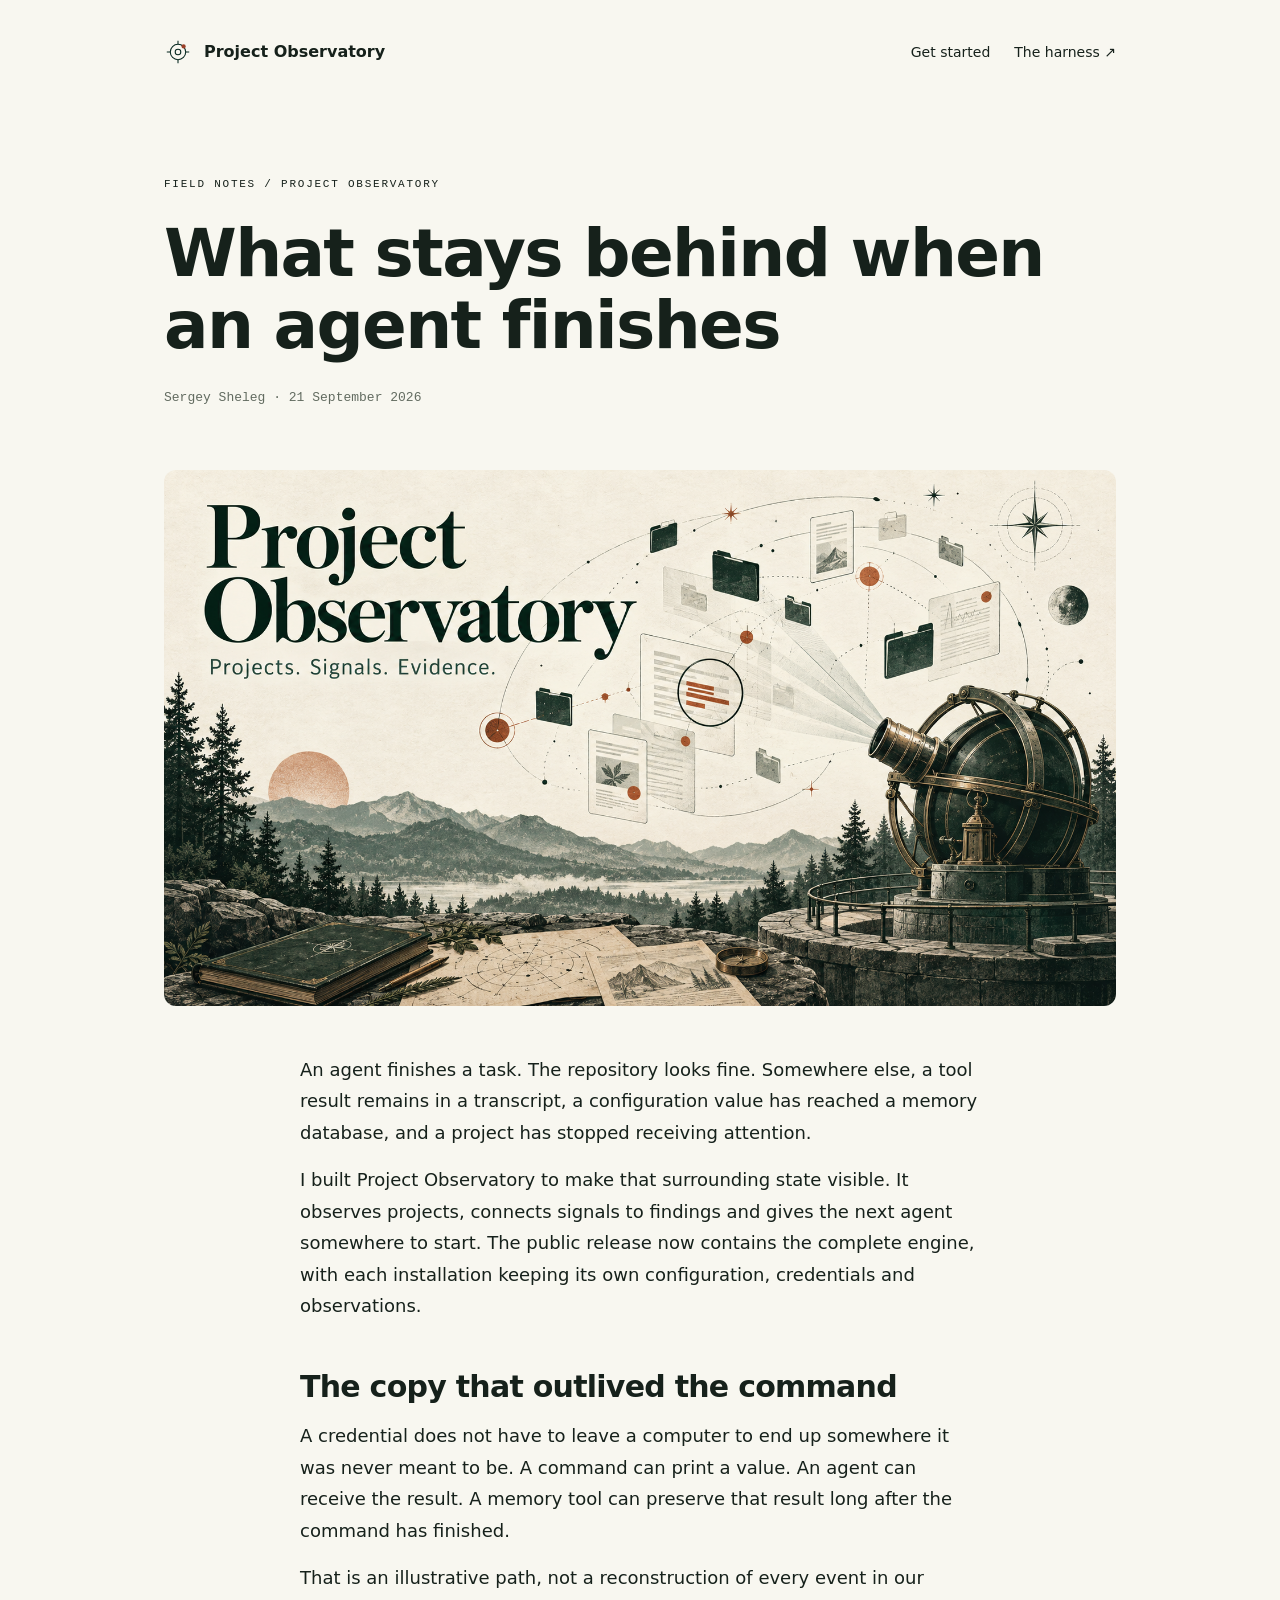
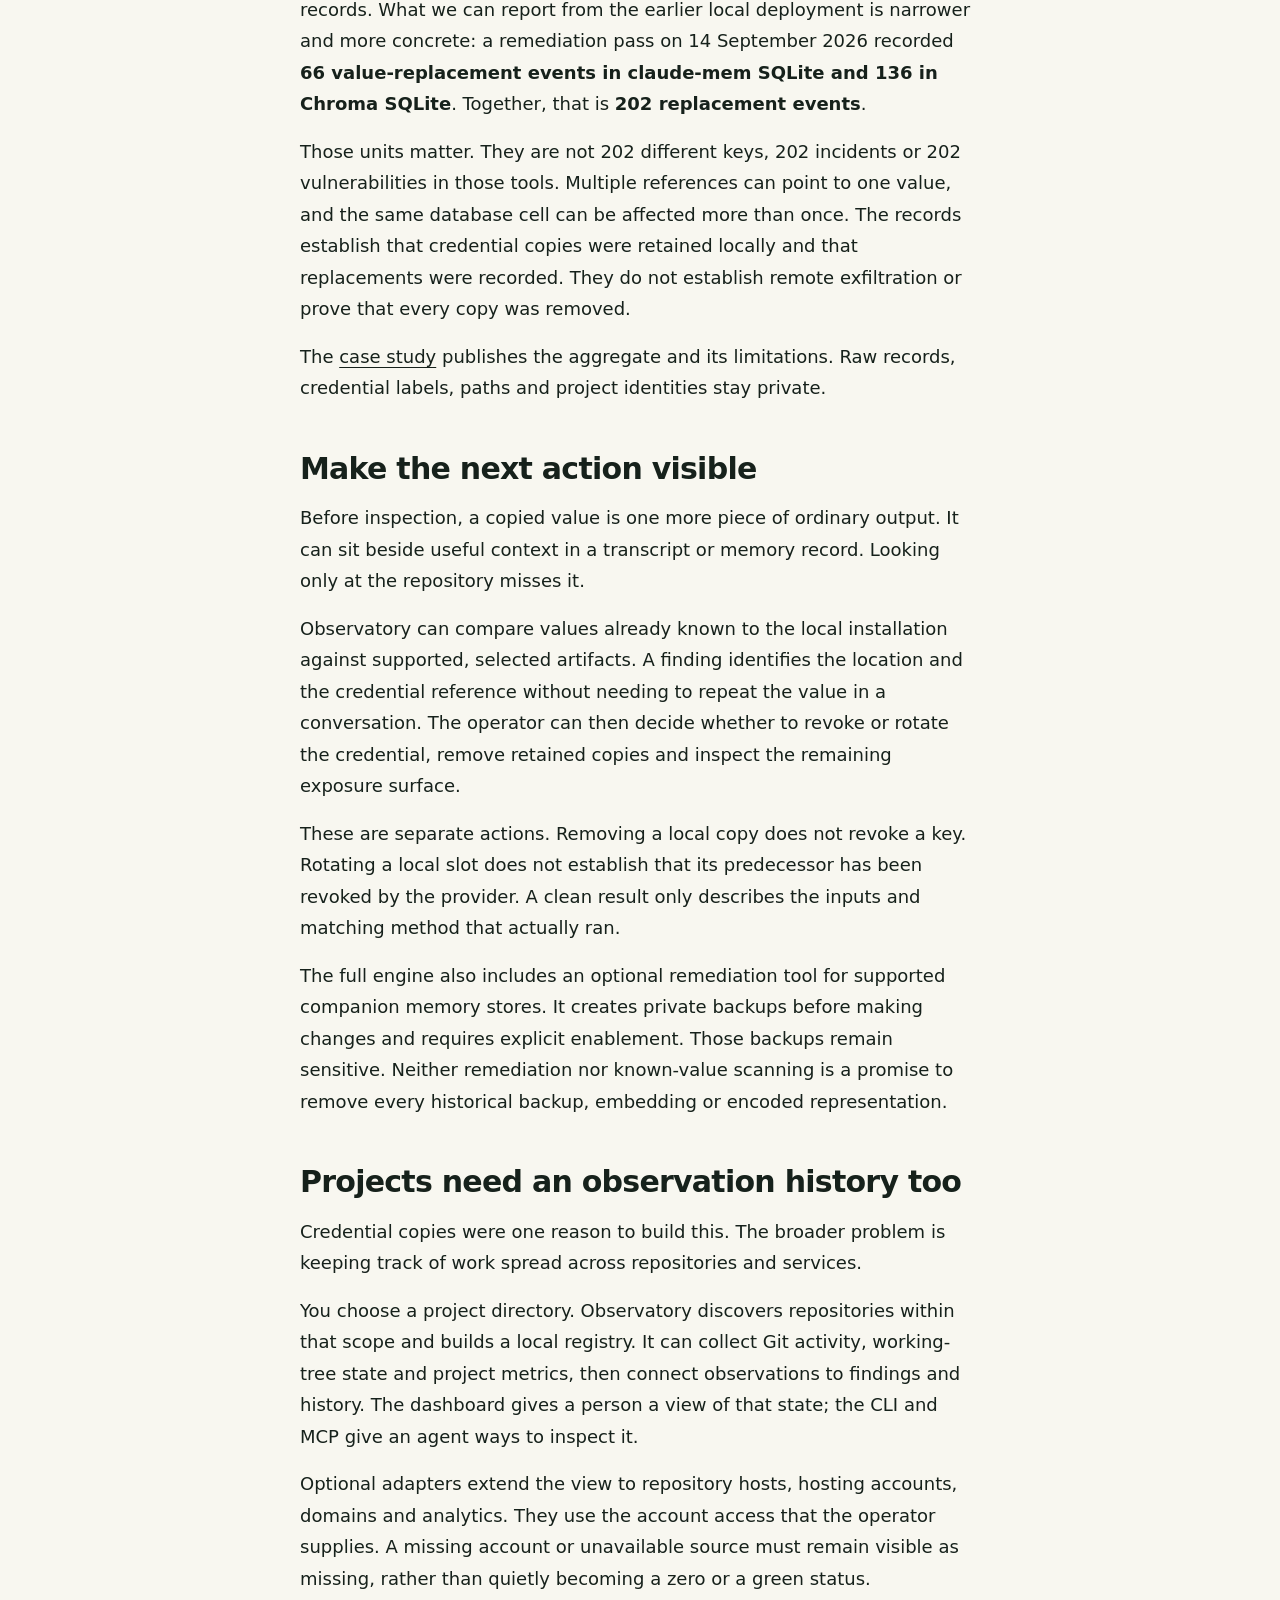
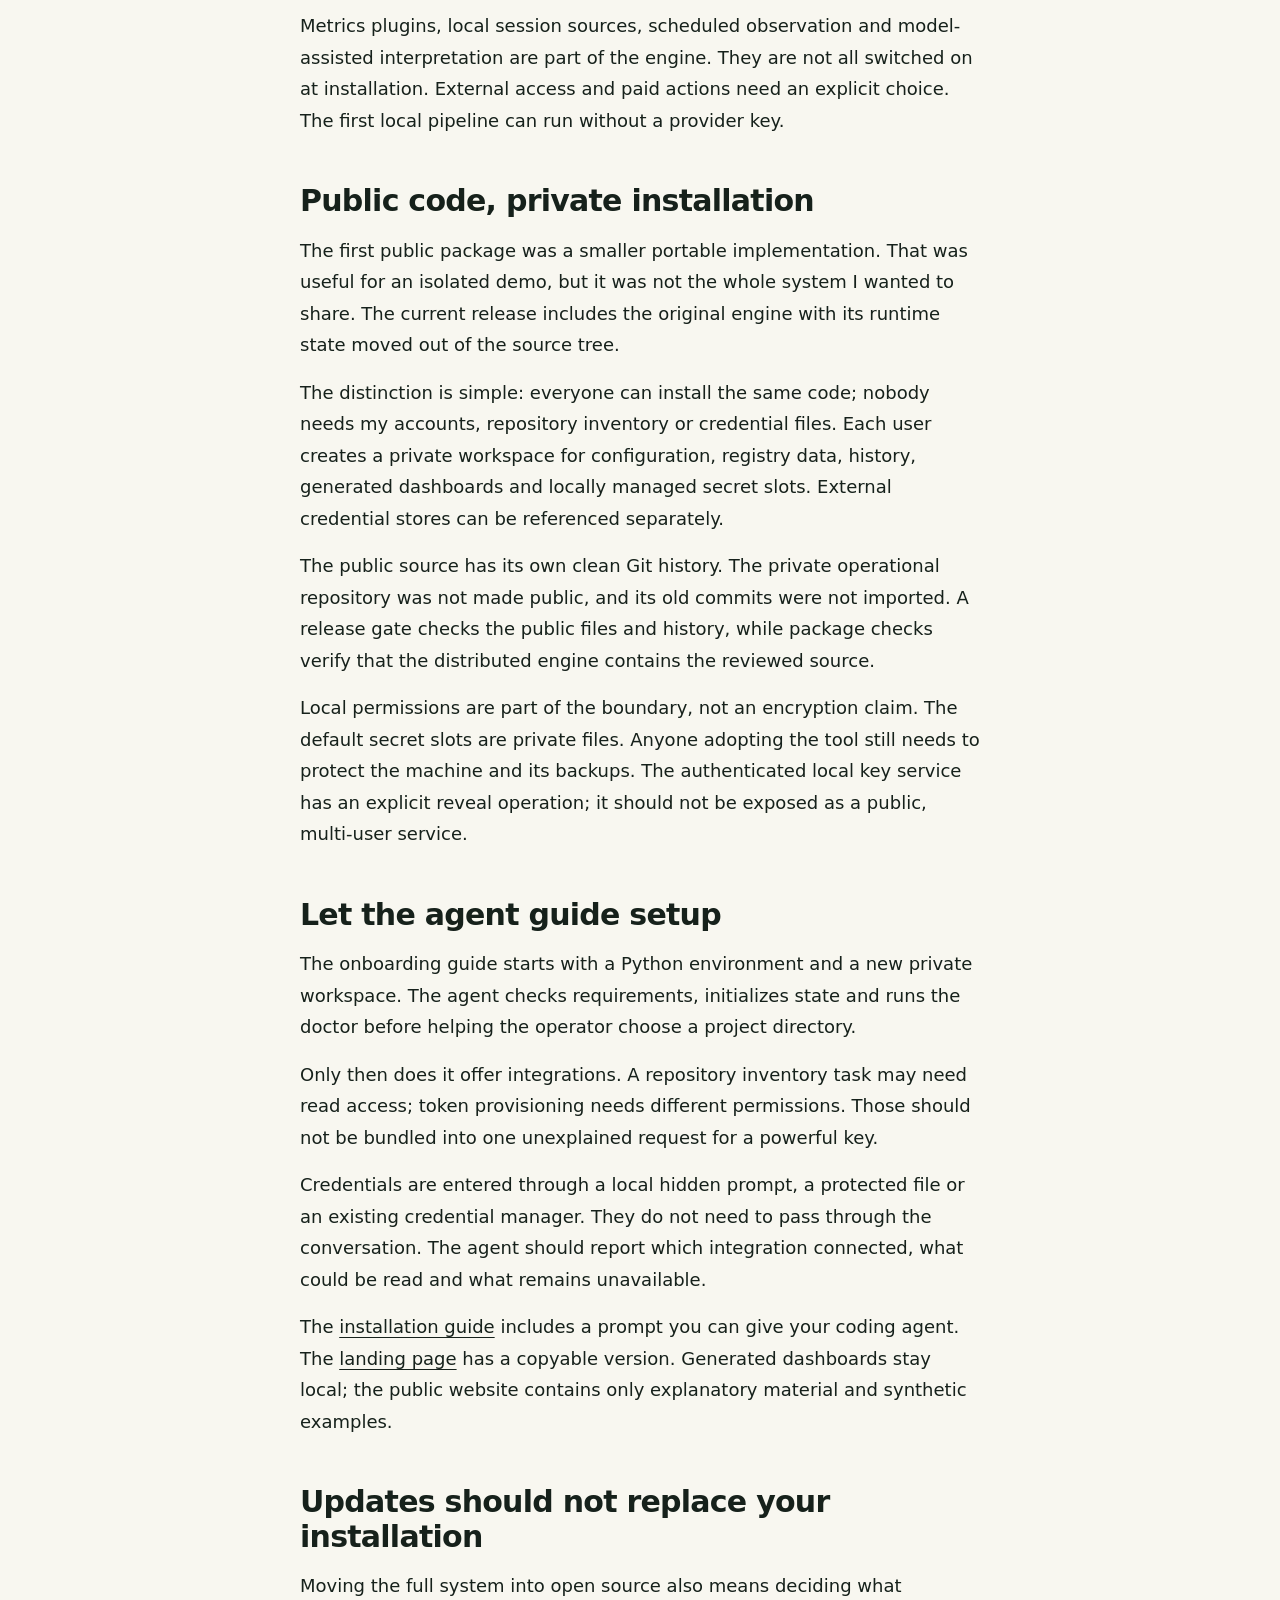
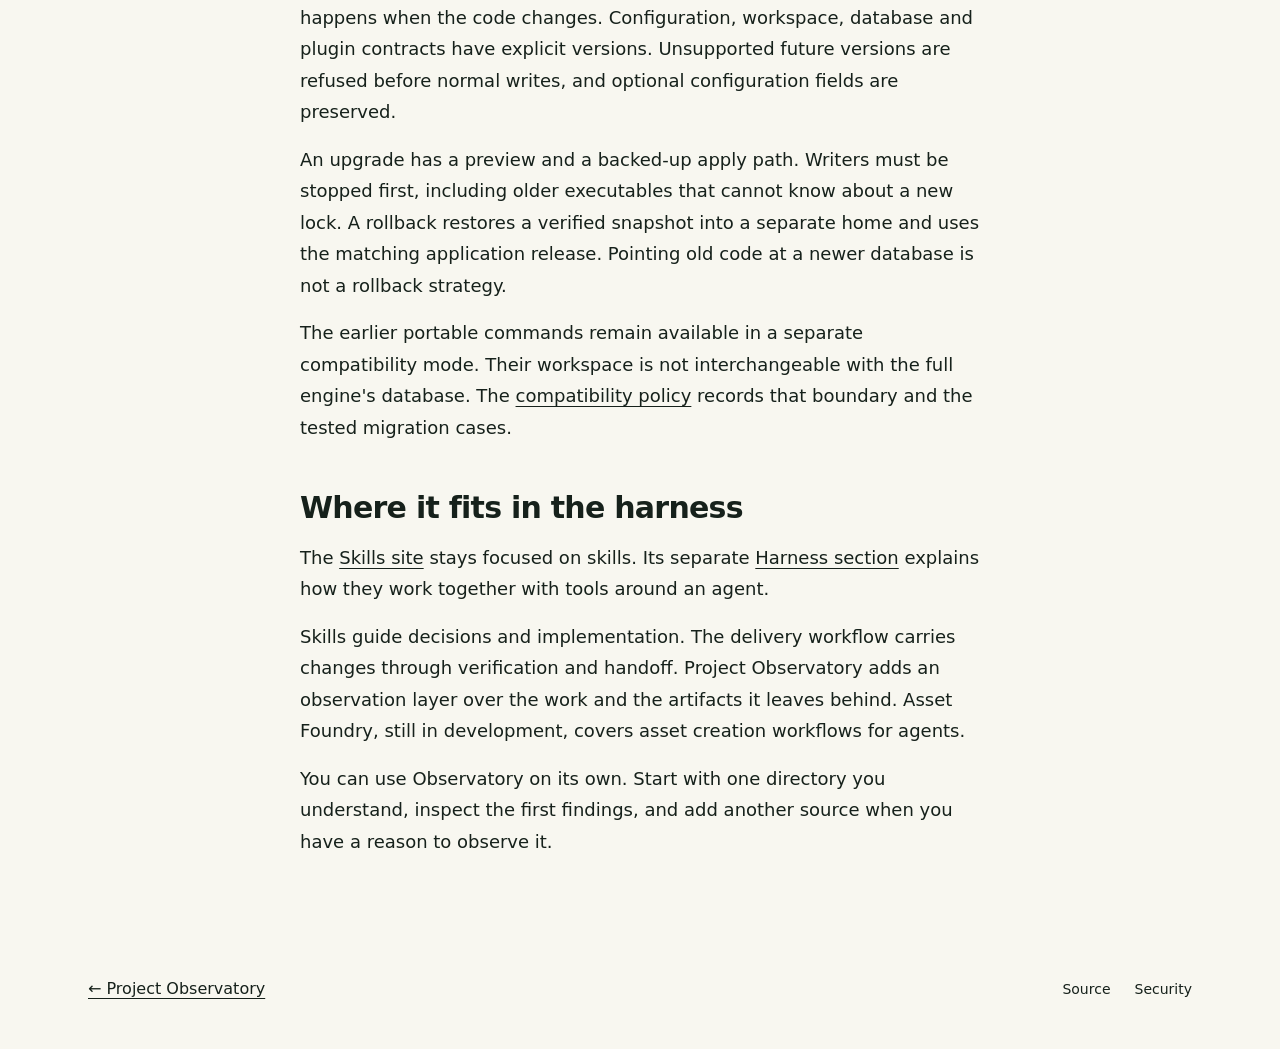
==== site/field-notes/index.html @ 585d8e21 "feat: publish full Observatory engine with private workspaces and versioned upgrades" ====
<!doctype html><html lang="en"><head><meta charset="utf-8"><meta name="viewport" content="width=device-width,initial-scale=1"><title>What stays behind when an agent finishes · Project Observatory</title><meta name="description" content="Credential copies in local agent memory, project visibility and the move to a complete open-source engine with private per-user workspaces."><link rel="canonical" href="https://observatory.sshlg.me/field-notes/"><meta property="og:type" content="article"><meta property="og:title" content="What stays behind when an agent finishes"><meta property="og:description" content="Project Observatory: the local memory case, the complete engine, and public code with private data."><meta property="og:url" content="https://observatory.sshlg.me/field-notes/"><meta property="og:image" content="https://observatory.sshlg.me/assets/observatory-cover.png"><meta name="twitter:card" content="summary_large_image"><link rel="icon" href="../mark.svg"><link rel="stylesheet" href="../tokens.css"><link rel="stylesheet" href="../style.css"><script type="application/ld+json">{"@context":"https://schema.org","@type":"Article","headline":"What stays behind when an agent finishes","datePublished":"2026-09-21","dateModified":"2026-09-21","author":{"@type":"Person","name":"Sergey Sheleg","url":"https://sshlg.me/"},"image":"https://observatory.sshlg.me/assets/observatory-cover.png","mainEntityOfPage":"https://observatory.sshlg.me/field-notes/"}</script></head><body><a class="skip" href="#main">Skip to article</a><header class="article-shell"><a class="wordmark" href="../"><img src="../mark.svg" width="28" height="28" alt="">Project Observatory</a><nav aria-label="Main"><a href="../#start">Get started</a><a href="https://skills.sshlg.me/harness/">The harness ↗</a></nav></header><main id="main" class="article-shell"><article><div class="article-header"><p class="eyebrow">FIELD NOTES / PROJECT OBSERVATORY</p><h1>What stays behind when an agent finishes</h1><p class="article-meta">Sergey Sheleg · 21 September 2026</p></div><img class="article-cover" src="../assets/observatory-cover.png" width="1672" height="941" alt="Project Observatory: projects, signals, evidence. An illustrated observation station connected to project cards."><div class="article-body"><p>An agent finishes a task. The repository looks fine. Somewhere else, a tool result remains in a transcript, a configuration value has reached a memory database, and a project has stopped receiving attention.</p><p>I built Project Observatory to make that surrounding state visible. It observes projects, connects signals to findings and gives the next agent somewhere to start. The public release now contains the complete engine, with each installation keeping its own configuration, credentials and observations.</p><h2>The copy that outlived the command</h2><p>A credential does not have to leave a computer to end up somewhere it was never meant to be. A command can print a value. An agent can receive the result. A memory tool can preserve that result long after the command has finished.</p><p>That is an illustrative path, not a reconstruction of every event in our records. What we can report from the earlier local deployment is narrower and more concrete: a remediation pass on 14 September 2026 recorded <strong>66 value-replacement events in claude-mem SQLite and 136 in Chroma SQLite</strong>. Together, that is <strong>202 replacement events</strong>.</p><p>Those units matter. They are not 202 different keys, 202 incidents or 202 vulnerabilities in those tools. Multiple references can point to one value, and the same database cell can be affected more than once. The records establish that credential copies were retained locally and that replacements were recorded. They do not establish remote exfiltration or prove that every copy was removed.</p><p>The <a href="https://github.com/ssheleg/project-observatory-open-source/blob/main/docs/site/CASE-STUDY.md">case study</a> publishes the aggregate and its limitations. Raw records, credential labels, paths and project identities stay private.</p><h2>Make the next action visible</h2><p>Before inspection, a copied value is one more piece of ordinary output. It can sit beside useful context in a transcript or memory record. Looking only at the repository misses it.</p><p>Observatory can compare values already known to the local installation against supported, selected artifacts. A finding identifies the location and the credential reference without needing to repeat the value in a conversation. The operator can then decide whether to revoke or rotate the credential, remove retained copies and inspect the remaining exposure surface.</p><p>These are separate actions. Removing a local copy does not revoke a key. Rotating a local slot does not establish that its predecessor has been revoked by the provider. A clean result only describes the inputs and matching method that actually ran.</p><p>The full engine also includes an optional remediation tool for supported companion memory stores. It creates private backups before making changes and requires explicit enablement. Those backups remain sensitive. Neither remediation nor known-value scanning is a promise to remove every historical backup, embedding or encoded representation.</p><h2>Projects need an observation history too</h2><p>Credential copies were one reason to build this. The broader problem is keeping track of work spread across repositories and services.</p><p>You choose a project directory. Observatory discovers repositories within that scope and builds a local registry. It can collect Git activity, working-tree state and project metrics, then connect observations to findings and history. The dashboard gives a person a view of that state; the CLI and MCP give an agent ways to inspect it.</p><p>Optional adapters extend the view to repository hosts, hosting accounts, domains and analytics. They use the account access that the operator supplies. A missing account or unavailable source must remain visible as missing, rather than quietly becoming a zero or a green status.</p><p>Metrics plugins, local session sources, scheduled observation and model-assisted interpretation are part of the engine. They are not all switched on at installation. External access and paid actions need an explicit choice. The first local pipeline can run without a provider key.</p><h2>Public code, private installation</h2><p>The first public package was a smaller portable implementation. That was useful for an isolated demo, but it was not the whole system I wanted to share. The current release includes the original engine with its runtime state moved out of the source tree.</p><p>The distinction is simple: everyone can install the same code; nobody needs my accounts, repository inventory or credential files. Each user creates a private workspace for configuration, registry data, history, generated dashboards and locally managed secret slots. External credential stores can be referenced separately.</p><p>The public source has its own clean Git history. The private operational repository was not made public, and its old commits were not imported. A release gate checks the public files and history, while package checks verify that the distributed engine contains the reviewed source.</p><p>Local permissions are part of the boundary, not an encryption claim. The default secret slots are private files. Anyone adopting the tool still needs to protect the machine and its backups. The authenticated local key service has an explicit reveal operation; it should not be exposed as a public, multi-user service.</p><h2>Let the agent guide setup</h2><p>The onboarding guide starts with a Python environment and a new private workspace. The agent checks requirements, initializes state and runs the doctor before helping the operator choose a project directory.</p><p>Only then does it offer integrations. A repository inventory task may need read access; token provisioning needs different permissions. Those should not be bundled into one unexplained request for a powerful key.</p><p>Credentials are entered through a local hidden prompt, a protected file or an existing credential manager. They do not need to pass through the conversation. The agent should report which integration connected, what could be read and what remains unavailable.</p><p>The <a href="https://github.com/ssheleg/project-observatory-open-source/blob/main/docs/ONBOARDING.md">installation guide</a> includes a prompt you can give your coding agent. The <a href="https://observatory.sshlg.me/#start">landing page</a> has a copyable version. Generated dashboards stay local; the public website contains only explanatory material and synthetic examples.</p><h2>Updates should not replace your installation</h2><p>Moving the full system into open source also means deciding what happens when the code changes. Configuration, workspace, database and plugin contracts have explicit versions. Unsupported future versions are refused before normal writes, and optional configuration fields are preserved.</p><p>An upgrade has a preview and a backed-up apply path. Writers must be stopped first, including older executables that cannot know about a new lock. A rollback restores a verified snapshot into a separate home and uses the matching application release. Pointing old code at a newer database is not a rollback strategy.</p><p>The earlier portable commands remain available in a separate compatibility mode. Their workspace is not interchangeable with the full engine&#x27;s database. The <a href="https://github.com/ssheleg/project-observatory-open-source/blob/main/docs/COMPATIBILITY.md">compatibility policy</a> records that boundary and the tested migration cases.</p><h2>Where it fits in the harness</h2><p>The <a href="https://skills.sshlg.me/">Skills site</a> stays focused on skills. Its separate <a href="https://skills.sshlg.me/harness/">Harness section</a> explains how they work together with tools around an agent.</p><p>Skills guide decisions and implementation. The delivery workflow carries changes through verification and handoff. Project Observatory adds an observation layer over the work and the artifacts it leaves behind. Asset Foundry, still in development, covers asset creation workflows for agents.</p><p>You can use Observatory on its own. Start with one directory you understand, inspect the first findings, and add another source when you have a reason to observe it.</p></div></article></main><footer class="sheet"><a href="../">← Project Observatory</a><nav aria-label="Footer"><a href="https://github.com/ssheleg/project-observatory-open-source">Source</a><a href="https://github.com/ssheleg/project-observatory-open-source/blob/main/SECURITY.md">Security</a></nav></footer></body></html>
---- site/tokens.css ----
/* SHELEG Design — Field Notes token layer (open-source developer tools,
   sold on auditability rather than power).
   Copy verbatim; consume only var(--…) in components.

   The page is ONE sheet of warm paper with rules drawn on it. Sections are
   separated by a hairline, never by flipping the background. The only dark
   surface is the hero, and it dissolves INTO the paper rather than ending
   against it.

   Extracted from graphify.com on 2026-08-04 by reading its live computed
   styles. Where this file diverges from the reference it says so in a comment
   and gives the measured reason — four such corrections, all in §CONTRAST
   and §DARK. */

:root {
  color-scheme: light; /* per theme, never "light dark" — the reference sets
                          none at all, so UA controls follow the OS while the
                          page follows the class. */

  /* ---- The paper ------------------------------------------------------- */
  --bg: #f8f7f0; /* warm off-white with a green cast */
  --surface: #fdfcf6; /* card / popover — a lighter sheet */
  --surface-2: #edeee2; /* the section wash; used at 40% and 20% opacity */
  --surface-3: #e8ebdd; /* the deepest paper step */
  --line: #e0e2d3; /* THE hairline — this token does the composition */
  --line-strong: #dcdecd; /* inputs, one step down */

  /* ---- Ink ------------------------------------------------------------- */
  --ink: #16211b; /* near-black, green-cast — 15.4:1 on --bg */
  --ink-2: #232a24; /* on --surface-2 */
  --ink-soft: #626b60; /* 5.2:1 on --bg — passes AA, so it MAY carry body copy */
  --on-ink: #f8f7f0; /* the label on an ink fill */

  /* ---- Brand: rust ink on paper ---------------------------------------- */
  --brand: #9a3f28; /* 6.3:1 on --bg — safe as text on the paper */
  --brand-ink: #8f3f1f; /* 6.8:1 on --bg — the text-safe rust */
  --brand-soft: #e8cbb8; /* the rust wash (selected chip) */
  --on-brand: #f8f4ef; /* 6.2:1 on --brand */
  /* The light brand is 2.3:1 on the hero's top stop and 1.4:1 in its middle.
     Any brand-coloured text on a dark surface uses THIS instead — 4.8:1. */
  --brand-on-dark: #cf7a52;

  /* ---- Provenance: the three states of a claim -------------------------- */
  /* The pack's reason to exist. A claim is shown with its epistemic status as
     a readable label, never as a confidence number. Each state ships a fill,
     a text-safe ink, and a wash. */
  --verify: #0e9e76; /* 3.2:1 on --bg — a FILL and large-text colour ONLY */
  --verify-ink: #0a7558; /* 5.3:1 on --bg — the label colour */
  --verify-soft: #d6f1e7;
  --witness: #b3402a; /* 5.3:1 on --bg */
  --witness-ink: #9a3016; /* 7.0:1 on --bg */
  --witness-soft: #f4ded4;
  /* [EXTRACTED] → --verify-ink · [INFERRED] → --brand-ink ·
     [AMBIGUOUS] → --witness-ink.  The third mapping was not rendered on the
     reference at capture time; it is inferred from the token set, and this
     comment is the pack practising its own rule.
     Measured on these values with the gate's OKLab metric:
     --brand-ink and --witness-ink are one hue family — 3.2 apart at full
     colour, 0.8 under deuteranopia — so the state is told apart by the
     bracketed word and its border, never by colour alone. A dot, a chart
     series or a legend keyed on these three is unreadable; see Bans. */
  --danger: #c0442e; /* 4.8:1 on --bg — destructive. One hue family with --witness
     (2.8 apart, 1.2 apart in the dark theme): told apart by form, a filled control,
     never an inline tag. The reference's own values; not re-stepped here. */

  /* ---- App surfaces (see the pack's Register: workbench stays the default
     for neutral product UI; this layer is for a console that must read as the
     same paper as the marketing site). The reference's sidebar family drifts
     browner than its page family and rings violet; both are reconciled here to
     the page's own neutrals and the brand. */
  --sidebar: #fffdf9;
  --sidebar-surface: #f1ece3;
  --sidebar-line: #e8e1d5;
  --sidebar-ink: #1b1714;
  --on-sidebar: #faf7f2;

  /* ---- Charts: rust → teal, and nothing from another system ------------- */
  --chart-1: #9a3f28;
  --chart-2: #0e9e76;
  --chart-3: #f0603c;
  --chart-4: #b0563a;
  --chart-5: #6f8f5e; /* the reference ships #3b82f6 here — an unrelated blue
                         in a palette that otherwise runs rust to teal. */

  /* ---- The dawn: the hero's eight stops --------------------------------- */
  /* The dark has no edge. It resolves into --bg at 100%. */
  --dawn-1: #062a22;
  --dawn-2: #0a3f31;
  --dawn-3: #124f3c;
  --dawn-4: #1e6149;
  --dawn-5: #4f8a68; /* white body copy is 4.1:1 here — content must END
                        before the gradient reaches this stop. */
  --dawn-6: #a8c9ad;
  --dawn-7: #e9ecdf;
  --hero-dawn: linear-gradient(
    var(--dawn-1) 0%,
    var(--dawn-2) 35%,
    var(--dawn-3) 60%,
    var(--dawn-4) 74%,
    var(--dawn-5) 85%,
    var(--dawn-6) 93%,
    var(--dawn-7) 98%,
    var(--bg) 100%
  );
  --hero-vignette: radial-gradient(
    72% 58% at 32% 42%,
    rgba(4, 30, 23, 0.28),
    transparent 74%
  );
  /* Film grain, inline so it costs no request. */
  --grain: url("data:image/svg+xml,%3Csvg xmlns='http://www.w3.org/2000/svg' width='150' height='150'%3E%3Cfilter id='g'%3E%3CfeTurbulence type='fractalNoise' baseFrequency='0.82' numOctaves='3'/%3E%3C/filter%3E%3Crect width='150' height='150' filter='url(%23g)' opacity='0.5'/%3E%3C/svg%3E");
  --grain-opacity: 0.06;
  /* The ambient layer is NOTATION, not particles: mathematical and logical
     glyphs at this opacity, a few of which flip to --verify (see --dur-sym). */
  --sym-op: 0.14;

  /* ---- One dark family, not three -------------------------------------- */
  /* The reference paints three unrelated dark palettes: a warm-brown theme, a
     forest band, and a navy terminal. This pack keeps the forest — it is the
     hero's own gradient and the only one the page argues for. */
  --deep: #072820; /* [CORRECTED 2026-08-08] this said "full-bleed dark band",
                      which names the one thing the pack's Bans forbid. It is
                      the dawn's darkest step, and it is legal only on a
                      BOUNDED dark surface. Nothing consumes it directly today;
                      --deep-2 and --deep-3 below are the terminal. */
  --deep-2: #0b332a; /* the terminal's header bar */
  --deep-3: #041d17; /* the terminal body — a darker step of the SAME family,
                        where the reference switches to navy #0b101d */
  --on-deep: #e9e2d6;
  --line-on-deep: rgba(255, 255, 255, 0.1);
  --line-on-deep-strong: rgba(255, 255, 255, 0.2);
  --fill-on-deep: rgba(255, 255, 255, 0.06);

  /* ---- Elevation is a RING, not a shadow -------------------------------- */
  --ring-hairline: 0 0 0 1px var(--line);
  --ring-brand: 0 0 0 1px rgba(154, 63, 40, 0.5);
  --ring-inset: inset 0 0 0 1px rgba(255, 255, 255, 0.04); /* panels on dark */
  --shadow-sm: 0 1px 3px rgba(0, 0, 0, 0.1), 0 1px 2px -1px rgba(0, 0, 0, 0.1);
  --shadow-lg: 0 10px 15px -3px rgba(0, 0, 0, 0.1),
    0 4px 6px -4px rgba(0, 0, 0, 0.1);
  --shadow-float: 0 32px 64px -28px rgba(26, 22, 12, 0.45); /* WARM, not grey —
                        the one deep shadow in the system */
  --focus-ring: var(--brand);

  /* ---- Radii: one root, a proportional ramp ---------------------------- */
  /* Change --radius and the whole system moves together. Never hardcode px. */
  --radius: 0.75rem; /* 12px */
  --radius-xs: calc(var(--radius) * 0.25); /* 3px  — icon squares */
  --radius-sm: calc(var(--radius) * 0.6); /* 7.2px — chips, provenance tags */
  --radius-md: calc(var(--radius) * 0.8); /* 9.6px — inner blocks */
  --radius-lg: var(--radius); /* 12px  — cards, panels, buttons */
  --radius-xl: calc(var(--radius) * 1.4); /* 16.8px — media wells */
  --radius-2xl: calc(var(--radius) * 1.8); /* 21.6px — the largest panel */
  --radius-pill: 999px; /* nav, primary CTA, badges */

  /* ---- Spacing & measure ----------------------------------------------- */
  --s1: 4px;
  --s2: 8px;
  --s3: 12px;
  --s4: 16px;
  --s5: 24px;
  --s6: 32px;
  --s7: 48px;
  --s8: 64px;
  --section-pad-y: var(--s8); /* 64px at md; 16px below it */
  --content-max: 1152px; /* the default column */
  --wide-max: 1400px; /* the graph viewer / full-width figures */
  --shell-max: 1920px; /* hero and nav shell */
  --prose-max: 672px;
  --lede-max: 448px;
  --crop-inset: 14px; /* the crop marks' distance from the edge */
  --crop-len: 0.75rem; /* 12px arms */

  /* ---- Hero & viewport -------------------------------------------------- */
  /* svh, not vh: with vh the gradient reflows when mobile browser chrome
     collapses. dvh goes behind @supports (height: 100dvh) at the use site. */
  --hero-min-h: 100svh;
  --bar-h: 38px; /* the announcement bar — a real layout participant: the nav
                    sits at top: var(--bar-h) and transitions `top` over 300ms
                    when it is dismissed. Set to 0px when closed. */
  --hero-line-cap: 3; /* the headline's line ceiling — at 1.02 leading a fourth
                         line closes into a block and the dawn stops reading */
  /* The page's ONLY fluid size. Everything else steps at the breakpoints:
     40rem / 48rem / 64rem / 80rem / 96rem, plus a max-width: 639px branch. */
  --t-caption-fluid: clamp(0.8125rem, 0.2rem + 2vw, 2.125rem);

  /* ---- Type ------------------------------------------------------------ */
  /* Display: Bricolage Grotesque. Variable upstream (opsz 12..96, wdth 75..100,
     wght 200..800) and it has NO ITALIC — see the pack's Bans. Substitutes with
     the same voice and a real 600: Archivo, Space Grotesque, Darker Grotesque. */
  --font-display: "Bricolage Grotesque", "Archivo", system-ui, sans-serif;
  --font-sans: "Geist", system-ui, -apple-system, sans-serif;
  --font-mono: "Geist Mono", ui-monospace, "SF Mono", monospace;

  --weight-display: 600;
  --weight-display-quiet: 400; /* the deliberately softer section heading */
  --weight-body: 400;
  --weight-body-strong: 600;

  --t-hero: 67.2px;
  --t-h1: 44px;
  --t-h2: 40px;
  --t-h3: 30px;
  --t-h4: 20px;
  --t-h5: 15px; /* the card title */
  --t-lede: 18px;
  --t-body: 16px;
  --t-sm: 14px;
  --t-eyebrow: 0.6875rem; /* 11px */
  --t-tag: 10px;
  --t-mono: 13px; /* the terminal */

  --lh-hero: 1.02;
  --lh-display: 1.15;
  --lh-h4: 1.4;
  --lh-body: 1.5;
  --lh-lede: 1.556;
  --lh-mono: 1.625;
  --lh-eyebrow: 1; /* the eyebrow sits on its own baseline */

  /* One authored decision, not five: every display size tracks at -0.025em. */
  --track-display: -0.025em;
  --track-eyebrow: 0.16em;
  --track-eyebrow-wide: 0.18em;
  --track-tag: 0.08em;
  --track-tab: 0.05em;

  /* ---- Motion: two eases, two jobs ------------------------------------- */
  --ease-ui: cubic-bezier(0.4, 0, 0.2, 1); /* state changes */
  --ease-reveal: cubic-bezier(0.22, 1, 0.36, 1); /* scroll entry */
  --dur-ui: 0.15s; /* every control */
  --dur-reveal: 0.5s; /* opacity + transform on entry */
  --dur-sym: 6s; /* one hero glyph flickering to --verify */
  --dur-marquee: 40s;
  /* The ONLY hue that ever animates is --verify. The rust never moves: the
     moment the brand animates it stops reading as an identity and starts
     reading as a status. */

  background-color: var(--bg);
  color: var(--ink);

  /* Core role vocabulary — every pack resolves --bg, --ink and --accent, so a
     cross-pack document can name them truthfully. Alias, never a new colour. */
  /* @role accent: --brand — this pack's ONE functional accent. It is not
     aliased to --accent because that would make it a status peer, and the
     palette gate measures it 5.5 from --danger (hard floor 10). */
}

/* The dark twin. Warm, one family, and clean on contrast throughout —
   17.0:1 for body ink, 8.3:1 for verify, 5.9:1 for the brand. */
[data-theme="dark"],
.dark {
  /* The dawn hero is a LIGHT-THEME object, and this is measured rather than decided.
     The reference's own `.dark` block declares 43 tokens and not one of them is a
     dawn stop — so the gradient has no dark counterpart there either. Left
     un-redeclared, `--hero-dawn` kept its light ramp and ended on #e9ecdf at 98%
     meeting the dark field at 100%: a near-white hard edge across two percent of the
     gradient, which this pack's own Bans forbid. In dark the hero is the flat field.
     Re-read 2026-08-26 (B-112). */
  --hero-dawn: var(--bg);

  color-scheme: dark;

  --bg: #14110e;
  --surface: #1c1815;
  --surface-2: #262019;
  --surface-3: #262019;
  --line: rgba(255, 255, 255, 0.1);
  --line-strong: rgba(255, 255, 255, 0.14);

  --ink: #f7f3ec;
  --ink-2: #f7f3ec;
  --ink-soft: #a89e8f; /* 7.1:1 — comfortably AA */
  --on-ink: #14110e;

  --brand: #cf7a52; /* 5.9:1 on --bg */
  --brand-ink: #cf7a52;
  --brand-soft: #2e1c12;
  --on-brand: #14110e;
  --brand-on-dark: #cf7a52; /* already the dark value */

  --verify: #2bc0a8; /* 8.3:1 on --bg — safe as text here, unlike the light theme */
  --verify-ink: #2bc0a8;
  --verify-soft: #14312a;
  --witness: #e06a4f; /* 5.7:1 on --bg */
  --witness-ink: #e06a4f;
  --witness-soft: #341711;
  --danger: #e5654c;

  --sidebar: #1c1815;
  --sidebar-surface: #262019;
  --sidebar-line: rgba(255, 255, 255, 0.1);
  --sidebar-ink: #f7f3ec;
  --on-sidebar: #14110e;

  --chart-1: #cf7a52;
  --chart-2: #2bc0a8;
  --chart-3: #f0603c;
  --chart-4: #cf7a52;
  --chart-5: #8fae7a;

  --ring-brand: 0 0 0 1px rgba(207, 122, 82, 0.5);
  --shadow-float: 0 32px 64px -28px rgba(0, 0, 0, 0.6);
  --focus-ring: var(--brand);
}

/* The base layer, and it is a synthesis rule rather than a weight or a style.
   Bricolage Grotesque has no italic, so an `<em>` in a display heading gets a
   browser-slanted fake — the "irregularity is the whole personality" argument in the
   Gotchas, undone by a shear transform. `font-synthesis-style: none` refuses the
   fake without touching Geist's real italic, which the body copy does use. The
   declared `font-style` is the UA's own value, stated so the rule says what it keeps
   as well as what it removes. */
em, i { font-style: italic; font-synthesis-style: none; }

/* The reference ships a reduced-motion branch for every animated class, which
   is the right posture and this pack requires it. Durations collapse; the
   reveal resolves to its final state instead of transitioning to it. */
@media (prefers-reduced-motion: reduce) {
  :root {
    --dur-ui: 0s;
    --dur-reveal: 0s;
    --dur-sym: 0s;
    --dur-marquee: 0s;
  }
}
---- site/style.css ----
*{box-sizing:border-box}html{scroll-behavior:auto}body{margin:0;background:var(--bg);color:var(--ink);font:var(--t-body)/var(--lh-body) var(--font-sans)}a{color:inherit;text-underline-offset:4px}button{font:inherit;cursor:pointer}a:focus-visible,button:focus-visible{outline:2px solid var(--focus-ring);outline-offset:4px}button[hidden],[hidden]{display:none!important}.skip{position:absolute;top:-80px;left:16px;z-index:20;background:var(--bg);padding:12px;color:var(--ink)}.skip:focus{top:12px}.shell{max-width:var(--shell-max);margin:auto;padding-inline:var(--s7)}.sheet{max-width:var(--content-max);margin:auto;padding-inline:var(--s5)}.dawn{background:var(--hero-dawn);color:var(--on-deep);min-height:100svh;padding-bottom:160px}header{display:flex;justify-content:space-between;align-items:center;gap:24px;min-height:104px}nav{display:flex;align-items:center;gap:var(--s5);font-size:var(--t-sm)}nav a{text-decoration:none}nav a:hover{text-decoration:underline}.wordmark{display:flex;gap:var(--s3);align-items:center;text-decoration:none;font-weight:600;font-size:var(--t-body);white-space:nowrap}.hero{padding-top:var(--s8);padding-bottom:var(--s7)}.eyebrow{font:var(--t-eyebrow)/1.6 var(--font-mono);letter-spacing:var(--track-eyebrow);margin:0 0 var(--s5);text-transform:uppercase}.hero .eyebrow{color:var(--on-deep)}h1,h2,h3{font-family:var(--font-display);font-optical-sizing:auto;letter-spacing:var(--track-display);font-weight:var(--weight-display);margin:0}h1{font-size:var(--t-hero);line-height:var(--lh-hero);max-width:900px}h1 span{color:var(--brand-on-dark)}.lede{font-size:var(--t-lede);line-height:var(--lh-lede);max-width:var(--lede-max);margin:var(--s6) 0}.actions{display:flex;gap:var(--s3);flex-wrap:wrap}.button{display:inline-flex;align-items:center;justify-content:center;min-height:46px;padding:var(--s3) var(--s5);border-radius:var(--radius-pill);text-decoration:none;font-size:var(--t-sm);font-weight:600}.primary{background:var(--on-deep);color:var(--deep)}.ghost{background:var(--fill-on-deep);border:1px solid var(--line-on-deep-strong);color:var(--on-deep)}.button:hover{opacity:.85}.proof{font:var(--t-mono)/1.6 var(--font-mono);margin:var(--s5) 0 0;color:var(--on-deep)}.section{padding-top:var(--s8);padding-bottom:var(--s8);border-bottom:1px solid var(--line)}.section-heading{margin-bottom:var(--s7)}.section-heading .eyebrow{color:var(--brand)}h2{font-size:var(--t-h2);line-height:var(--lh-display)}.split{display:grid;grid-template-columns:1fr 1fr;gap:var(--s8);align-items:start}.prose{max-width:var(--prose-max)}.prose p:first-child{margin-top:0}.prose p{margin-bottom:var(--s5)}.source{font-size:var(--t-sm);color:var(--ink-soft);max-width:var(--prose-max);margin-top:var(--s5)}.journey{border-top:1px solid var(--line)}.journey>div{position:relative;border-bottom:1px solid var(--line);padding:var(--s4) var(--s4) var(--s4) var(--s7);display:grid;gap:var(--s1)}.journey .step{position:absolute;left:0;top:var(--s4);font:var(--t-mono)/1.6 var(--font-mono);color:var(--ink-soft)}.journey strong{font-size:var(--t-sm)}.journey span:not(.step),.journey code{font-size:var(--t-mono);color:var(--ink-soft)}.journey .found{background:var(--verify-soft);padding-left:var(--s7)}.journey .found .step{left:var(--s3)}.journey .found strong{color:var(--verify-ink)}.example-top{display:flex;justify-content:space-between;gap:var(--s5);align-items:center;margin-bottom:var(--s4)}.example-top p{font-size:var(--t-sm);color:var(--ink-soft)}.tag{display:inline-block;font:var(--t-tag)/1.6 var(--font-mono);letter-spacing:var(--track-tag);border:1px solid var(--line-strong);border-radius:var(--radius-sm);padding:2px 6px;margin-right:var(--s2);color:var(--ink-soft)}.switch{display:flex;gap:var(--s1);flex-shrink:0}.switch button{background:transparent;border:1px solid var(--line);padding:var(--s2) var(--s3);border-radius:var(--radius-sm);font-size:var(--t-sm);color:var(--ink-soft);min-height:44px}.switch button[aria-pressed=true]{background:var(--brand-soft);border-color:var(--brand);color:var(--brand-ink)}.sample{border:1px solid var(--line-strong);border-radius:var(--radius-lg);overflow:hidden;min-height:310px;background:var(--surface)}.sample-label{display:flex;gap:var(--s3);justify-content:space-between;align-items:center;padding:var(--s4) var(--s5);border-bottom:1px solid var(--line);font:var(--t-mono)/1.6 var(--font-mono);color:var(--ink-soft)}.sample-grid{display:grid;grid-template-columns:220px 1fr;min-height:250px}.file-list{display:flex;flex-direction:column;border-right:1px solid var(--line);padding:var(--s5) var(--s4);gap:var(--s1);font:var(--t-mono)/1.6 var(--font-mono)}.file-list span{padding:var(--s2)}.file-list .highlight{background:var(--surface-2);border-radius:var(--radius-sm)}.sample-body{padding:var(--s6);display:flex;flex-direction:column;justify-content:space-between;gap:var(--s5)}.sample-body code{font:var(--t-mono)/1.9 var(--font-mono);color:var(--witness-ink)}.sample-body p{max-width:540px;margin:0;font-size:var(--t-sm);color:var(--ink-soft)}.confirmed{color:var(--verify-ink);border-color:var(--verify-ink)}.finding{margin:0;padding:var(--s4) var(--s5)}.finding>div{display:grid;grid-template-columns:140px 1fr;padding:var(--s3) 0;border-bottom:1px solid var(--line)}.finding>div:last-child{border:0}.finding dt{font-size:var(--t-sm);color:var(--ink-soft)}.finding dd{margin:0;font-size:var(--t-sm)}.finding small{color:var(--ink-soft);margin-left:var(--s2)}.sample-foot{font-size:var(--t-sm);color:var(--ink-soft);padding:0 var(--s5) var(--s5);margin:0}.feature-rows article{display:grid;grid-template-columns:36px 1fr 1.4fr;gap:var(--s5);padding:var(--s6) 0;border-top:1px solid var(--line);align-items:baseline}.feature-no{font:var(--t-mono)/1.6 var(--font-mono);color:var(--brand)}h3{font-size:var(--t-h4);line-height:var(--lh-h4)}.feature-rows p{margin:0;color:var(--ink-soft)}.boundary{margin-top:var(--s6);border-left:2px solid var(--brand);padding:var(--s3) var(--s5)}.boundary .eyebrow{margin-bottom:var(--s2);color:var(--brand)}.boundary p{max-width:var(--prose-max);font-size:var(--t-sm)}.boundary a{font-size:var(--t-sm)}.setup-steps{list-style:none;counter-reset:step;padding:0;margin:var(--s6) 0}.setup-steps li{counter-increment:step;position:relative;padding-left:var(--s7);margin:var(--s5) 0}.setup-steps li:before{content:'0' counter(step);position:absolute;left:0;color:var(--brand);font-family:var(--font-mono)}.setup-steps strong,.setup-steps span{display:block}.setup-steps span{font-size:var(--t-sm);color:var(--ink-soft);margin-top:var(--s1)}.prompt-box{border:1px solid var(--line-strong);background:var(--surface);border-radius:var(--radius-lg);overflow:hidden}.prompt-box .sample-label{padding:var(--s3) var(--s4)}.prompt-box button{font-size:var(--t-sm);color:var(--ink);border:1px solid var(--line-strong);background:var(--surface-2);border-radius:var(--radius-sm);padding:var(--s2);min-height:44px}.prompt-box pre{white-space:pre-wrap;overflow-wrap:anywhere;padding:var(--s5);font:var(--t-mono)/1.7 var(--font-mono);margin:0}.prompt-box>p{margin:0;padding:0 var(--s5) var(--s5);font-size:var(--t-sm);color:var(--ink-soft)}.lede-on-paper{font-size:var(--t-lede);line-height:var(--lh-lede);margin:0}.architecture{border-top:1px solid var(--line)}.architecture>div{display:flex;justify-content:space-between;gap:var(--s4);padding:var(--s5) 0;border-bottom:1px solid var(--line)}.architecture span{font:var(--t-eyebrow)/1.6 var(--font-mono);color:var(--ink-soft)}.architecture a,.architecture strong{font-size:var(--t-sm)}footer{padding-block:var(--s7);display:flex;flex-wrap:wrap;gap:var(--s5);align-items:center;justify-content:space-between}footer p{font-size:var(--t-sm);color:var(--ink-soft)}@media(min-width:96rem){.hero{padding-left:calc((100vw - var(--content-max))/2);padding-top:100px}.shell>nav{padding-right:var(--s5)}}@media(max-width:63.99rem){.shell{padding-inline:var(--s5)}.split{gap:var(--s6)}h1{font-size:var(--t-h1)}.dawn{min-height:800px}nav{gap:var(--s4)}.example-top{align-items:start;flex-direction:column}.hero{padding-top:var(--s7)}}@media(max-width:47.99rem){header{align-items:start;padding-block:var(--s5);min-height:auto;flex-direction:column;gap:var(--s4)}header nav{width:100%;justify-content:space-between;font-size:var(--t-mono)}.hero{padding-top:var(--s7)}h1{font-size:36px}h2{font-size:var(--t-h3)}.eyebrow{font-size:10px;letter-spacing:.1em}.dawn{min-height:850px;padding-bottom:200px}.section{padding-block:var(--s7)}.section-heading{margin-bottom:var(--s6)}.sheet,.shell{padding-inline:var(--s4)}.split{grid-template-columns:1fr;gap:var(--s6)}.sample-grid{grid-template-columns:1fr}.file-list{display:none}.sample-body{padding:var(--s5);min-height:230px}.sample-label{padding:var(--s3);font-size:11px;flex-wrap:wrap}.feature-rows article{grid-template-columns:24px 1fr;gap:var(--s3)}.feature-rows p{grid-column:2}.finding{padding:var(--s3)}.finding>div{grid-template-columns:1fr;gap:var(--s1)}.architecture>div{align-items:baseline}.architecture span{font-size:10px}.source{font-size:var(--t-mono)}footer{align-items:start;flex-direction:column}footer p{margin:0}.proof{font-size:11px}.lede{font-size:var(--t-body)}.prompt-box pre{font-size:12px;padding:var(--s4)}}

.case-study{display:grid;grid-template-columns:1fr 1fr;gap:var(--s8);border-top:1px solid var(--line);margin-top:var(--s7);padding-top:var(--s6)}.case-study .eyebrow{color:var(--brand);margin-bottom:var(--s3)}.case-study p,.case-study a{font-size:var(--t-sm)}.case-study>div:last-child p{margin-top:0;color:var(--ink-soft)}@media(max-width:47.99rem){.case-study{grid-template-columns:1fr;gap:var(--s4)}}

.install{border:1px solid var(--line-strong);border-radius:var(--radius-lg);padding:var(--s5);margin-bottom:var(--s7);background:var(--surface)}.install .eyebrow{color:var(--ink-soft);display:block;margin-bottom:var(--s3)}.install pre{font:var(--t-mono)/1.8 var(--font-mono);white-space:pre-wrap;overflow-wrap:anywhere;margin:0}.install p{font-size:var(--t-sm);color:var(--ink-soft);margin-bottom:0}

header nav{flex-wrap:wrap}.story-preview{display:grid;grid-template-columns:1fr 1fr;gap:var(--s6);align-items:center;margin-top:var(--s7);text-decoration:none}.story-preview img{display:block;width:100%;height:auto;border-radius:var(--radius-lg)}.story-preview>span{display:grid;gap:var(--s3)}.story-preview .eyebrow{margin:0;color:var(--brand)}.story-preview strong{font:var(--t-h4)/var(--lh-h4) var(--font-display)}.story-preview>span>span:last-child{font-size:var(--t-sm);color:var(--ink-soft)}.story-preview:hover strong{text-decoration:underline}.article-shell{max-width:1000px;margin:auto;padding:var(--s5)}.article-header{padding-block:var(--s7)}.article-header h1{font-size:clamp(36px,6vw,66px);line-height:1.1;max-width:900px}.article-cover{display:block;width:100%;height:auto;border-radius:var(--radius-lg)}.article-body{max-width:680px;margin:var(--s7) auto;font-size:18px;line-height:1.75}.article-body h2{font-size:30px;margin-top:var(--s7);margin-bottom:var(--s4)}.article-body p{margin:var(--s4) 0}.article-body li{margin:var(--s3) 0}.article-body code{font-size:.85em;overflow-wrap:anywhere}.article-body blockquote{border-left:2px solid var(--brand);margin:var(--s5) 0;padding:var(--s2) var(--s5);color:var(--ink-soft)}.article-meta{font:var(--t-mono)/1.7 var(--font-mono);color:var(--ink-soft);margin-top:var(--s5)}@media(max-width:47.99rem){header nav{justify-content:flex-start;gap:var(--s3) var(--s5)}.story-preview{grid-template-columns:1fr}.article-shell{padding-inline:var(--s4)}.article-body{font-size:16px}.article-header{padding-block:var(--s6)}.architecture>div{flex-wrap:wrap}.architecture strong{text-align:right;overflow-wrap:anywhere}}
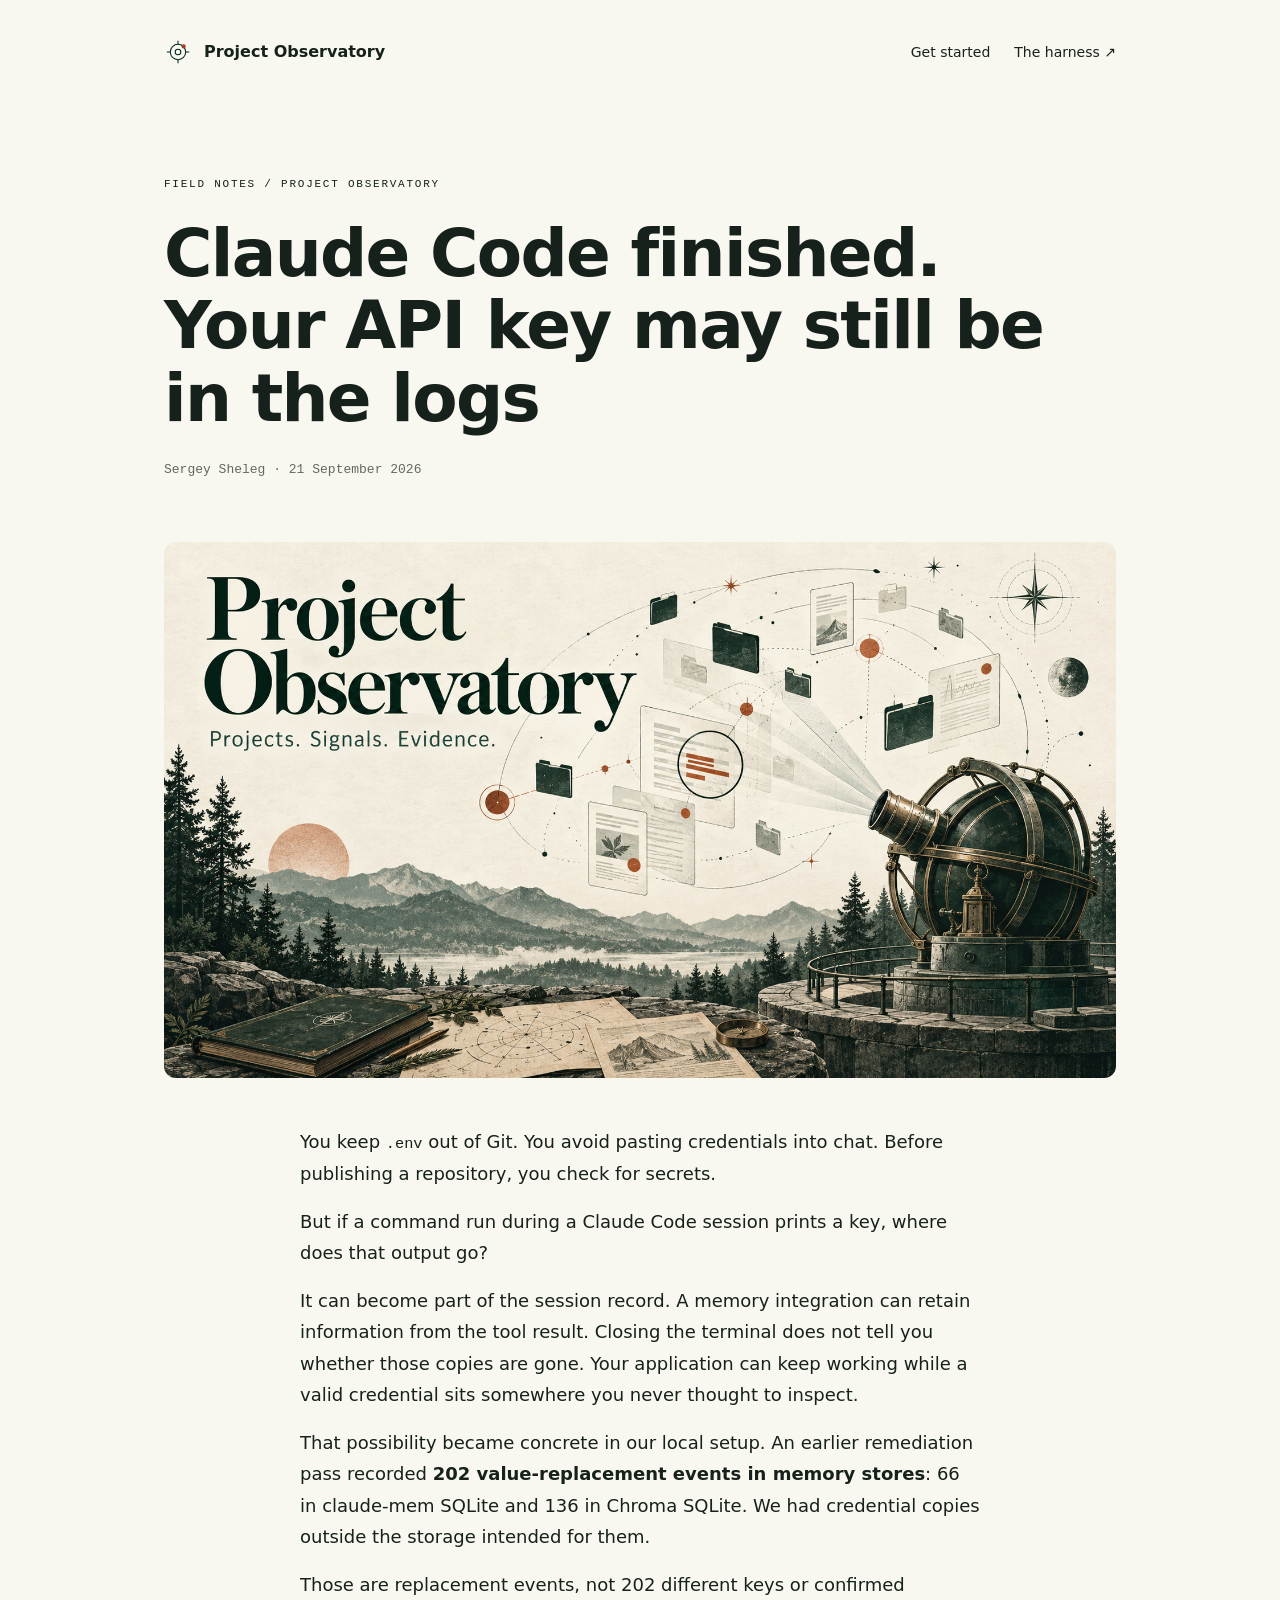
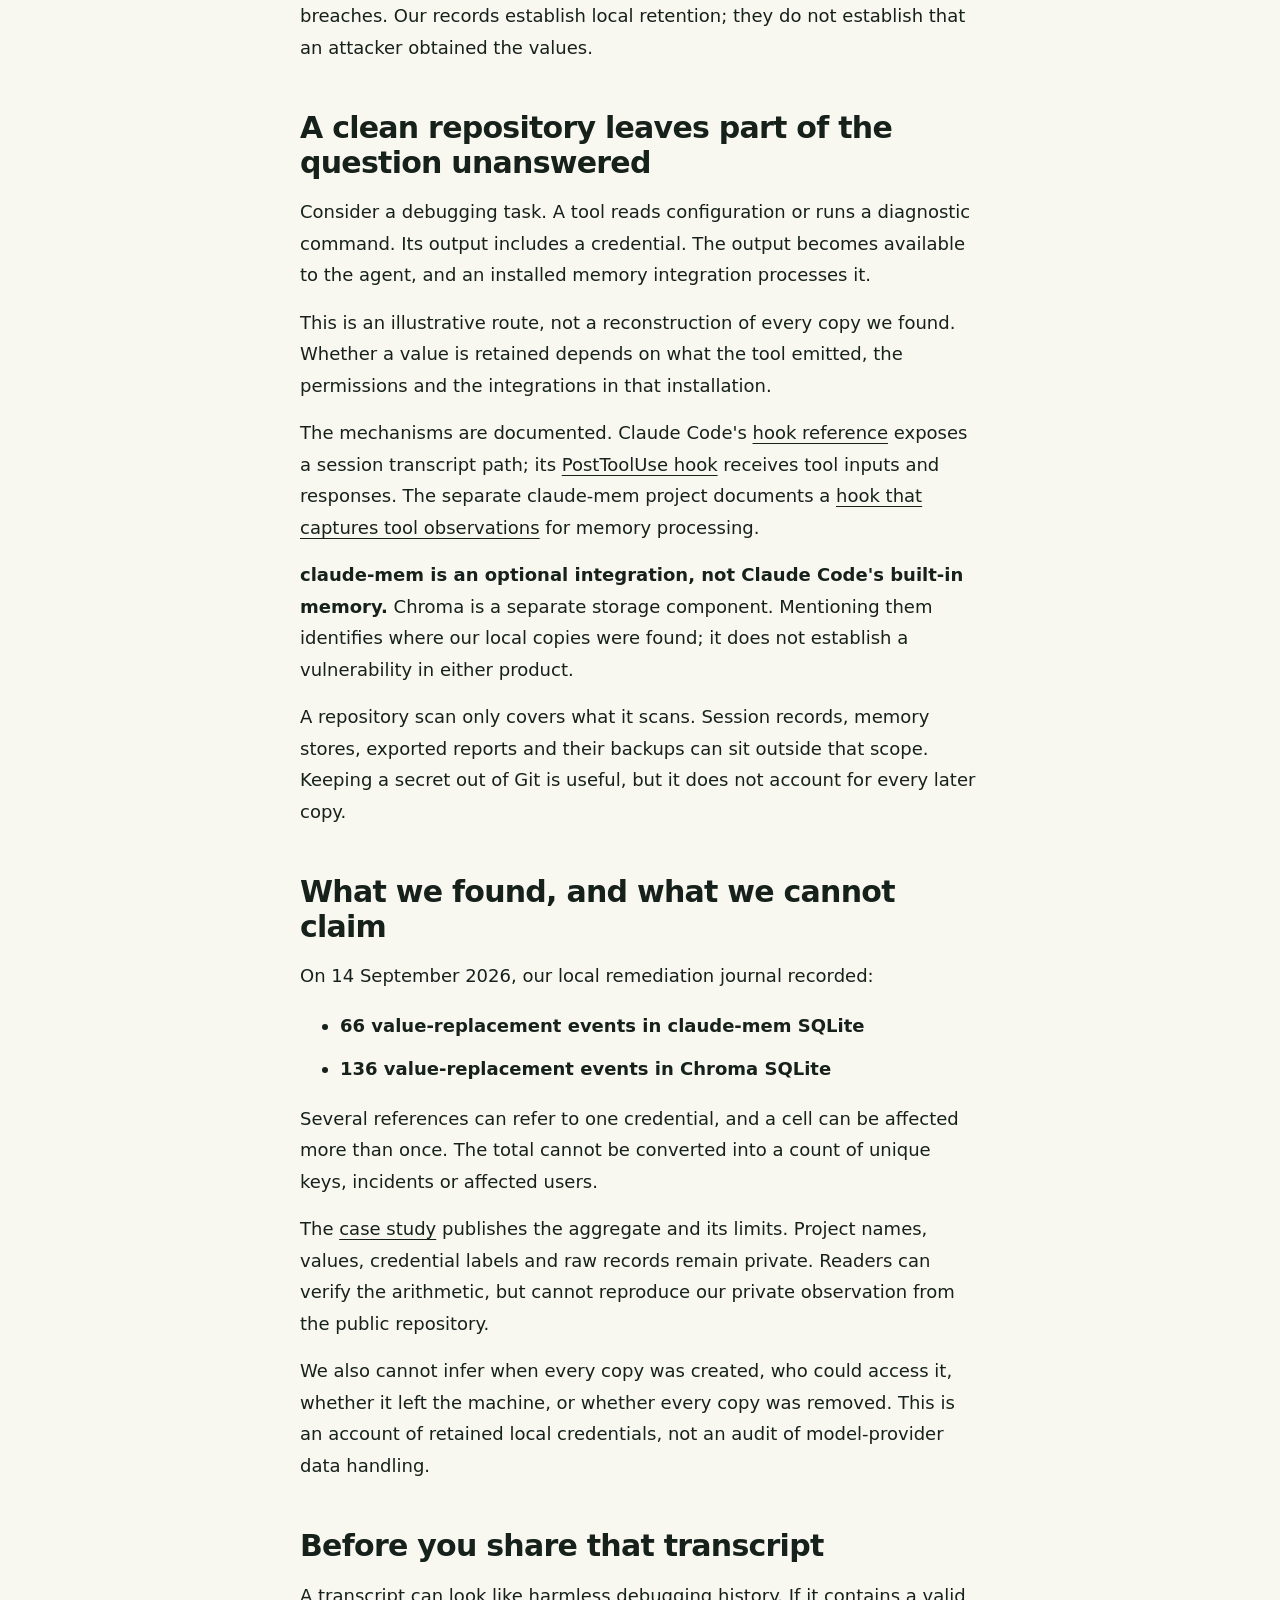
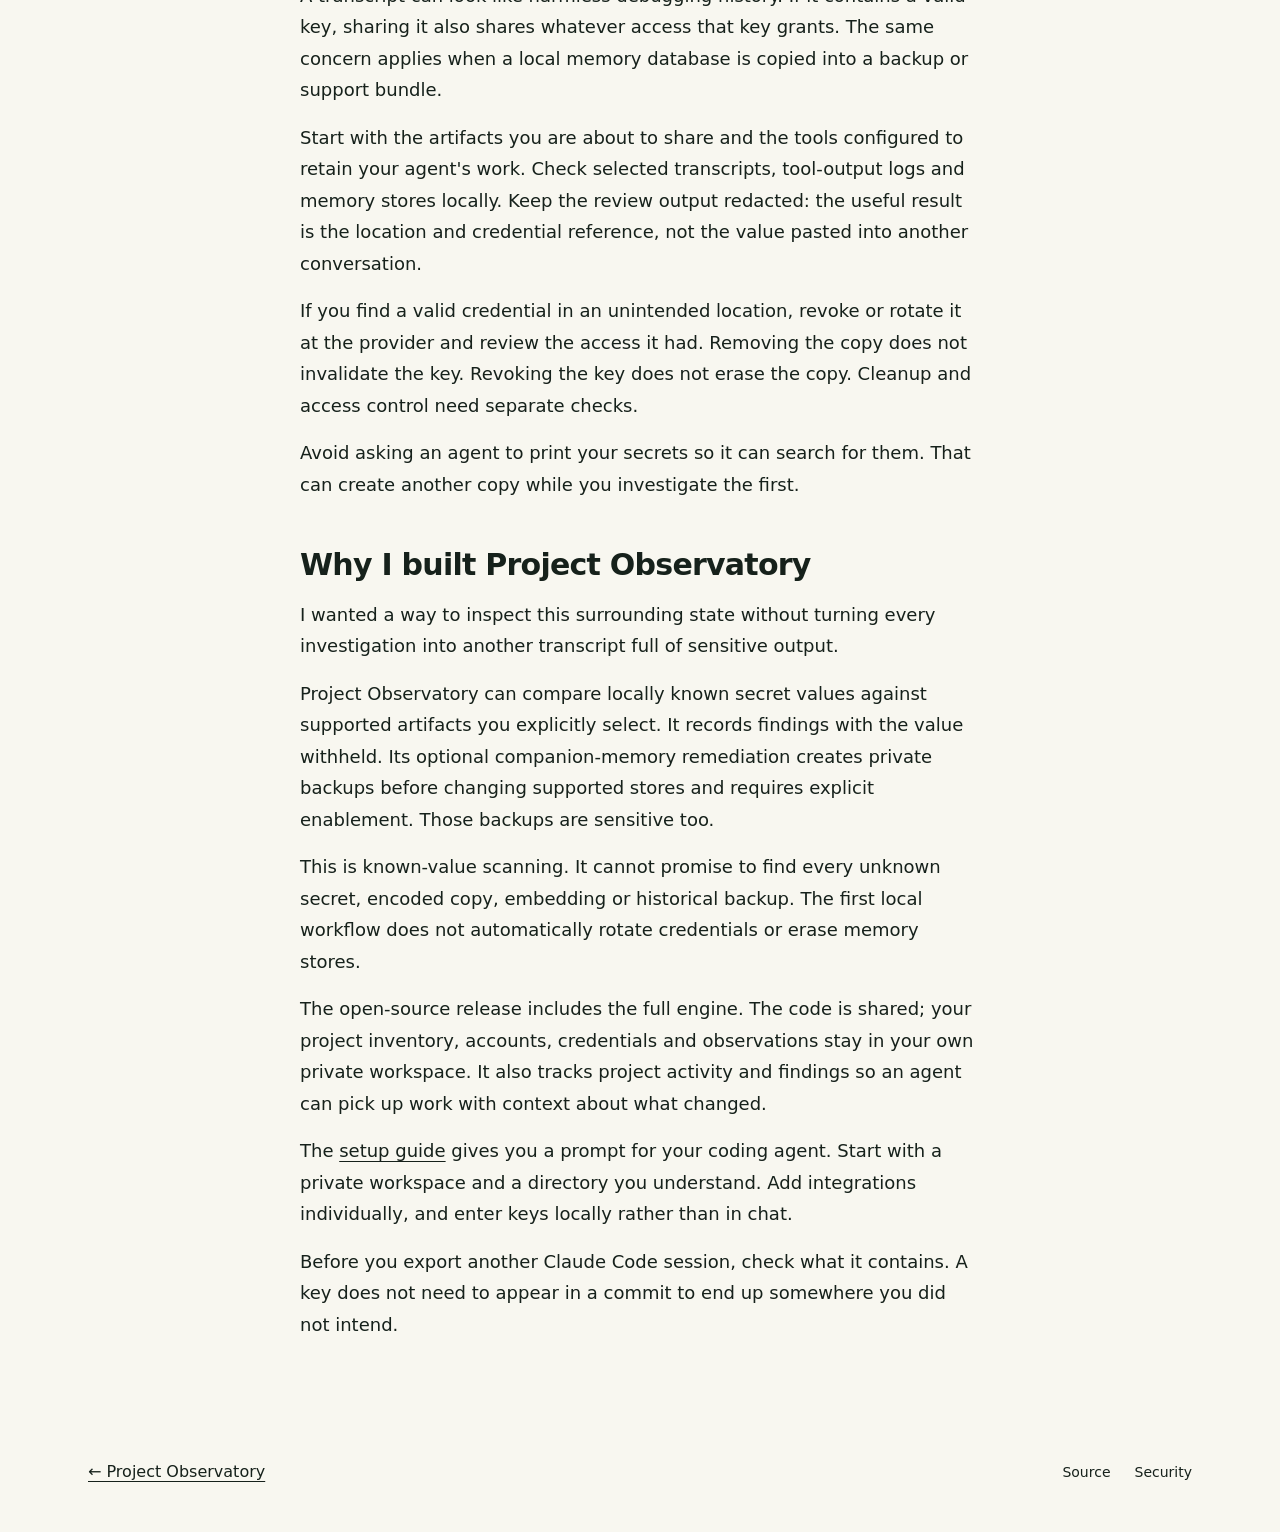
==== commit 486d156c: "Explain unnoticed credential copies in Claude Code workflows" ====
--- a/site/field-notes/index.html
+++ b/site/field-notes/index.html
@@ -1 +1 @@
-<!doctype html><html lang="en"><head><meta charset="utf-8"><meta name="viewport" content="width=device-width,initial-scale=1"><title>What stays behind when an agent finishes · Project Observatory</title><meta name="description" content="Credential copies in local agent memory, project visibility and the move to a complete open-source engine with private per-user workspaces."><link rel="canonical" href="https://observatory.sshlg.me/field-notes/"><meta property="og:type" content="article"><meta property="og:title" content="What stays behind when an agent finishes"><meta property="og:description" content="Project Observatory: the local memory case, the complete engine, and public code with private data."><meta property="og:url" content="https://observatory.sshlg.me/field-notes/"><meta property="og:image" content="https://observatory.sshlg.me/assets/observatory-cover.png"><meta name="twitter:card" content="summary_large_image"><link rel="icon" href="../mark.svg"><link rel="stylesheet" href="../tokens.css"><link rel="stylesheet" href="../style.css"><script type="application/ld+json">{"@context":"https://schema.org","@type":"Article","headline":"What stays behind when an agent finishes","datePublished":"2026-09-21","dateModified":"2026-09-21","author":{"@type":"Person","name":"Sergey Sheleg","url":"https://sshlg.me/"},"image":"https://observatory.sshlg.me/assets/observatory-cover.png","mainEntityOfPage":"https://observatory.sshlg.me/field-notes/"}</script></head><body><a class="skip" href="#main">Skip to article</a><header class="article-shell"><a class="wordmark" href="../"><img src="../mark.svg" width="28" height="28" alt="">Project Observatory</a><nav aria-label="Main"><a href="../#start">Get started</a><a href="https://skills.sshlg.me/harness/">The harness ↗</a></nav></header><main id="main" class="article-shell"><article><div class="article-header"><p class="eyebrow">FIELD NOTES / PROJECT OBSERVATORY</p><h1>What stays behind when an agent finishes</h1><p class="article-meta">Sergey Sheleg · 21 September 2026</p></div><img class="article-cover" src="../assets/observatory-cover.png" width="1672" height="941" alt="Project Observatory: projects, signals, evidence. An illustrated observation station connected to project cards."><div class="article-body"><p>An agent finishes a task. The repository looks fine. Somewhere else, a tool result remains in a transcript, a configuration value has reached a memory database, and a project has stopped receiving attention.</p><p>I built Project Observatory to make that surrounding state visible. It observes projects, connects signals to findings and gives the next agent somewhere to start. The public release now contains the complete engine, with each installation keeping its own configuration, credentials and observations.</p><h2>The copy that outlived the command</h2><p>A credential does not have to leave a computer to end up somewhere it was never meant to be. A command can print a value. An agent can receive the result. A memory tool can preserve that result long after the command has finished.</p><p>That is an illustrative path, not a reconstruction of every event in our records. What we can report from the earlier local deployment is narrower and more concrete: a remediation pass on 14 September 2026 recorded <strong>66 value-replacement events in claude-mem SQLite and 136 in Chroma SQLite</strong>. Together, that is <strong>202 replacement events</strong>.</p><p>Those units matter. They are not 202 different keys, 202 incidents or 202 vulnerabilities in those tools. Multiple references can point to one value, and the same database cell can be affected more than once. The records establish that credential copies were retained locally and that replacements were recorded. They do not establish remote exfiltration or prove that every copy was removed.</p><p>The <a href="https://github.com/ssheleg/project-observatory-open-source/blob/main/docs/site/CASE-STUDY.md">case study</a> publishes the aggregate and its limitations. Raw records, credential labels, paths and project identities stay private.</p><h2>Make the next action visible</h2><p>Before inspection, a copied value is one more piece of ordinary output. It can sit beside useful context in a transcript or memory record. Looking only at the repository misses it.</p><p>Observatory can compare values already known to the local installation against supported, selected artifacts. A finding identifies the location and the credential reference without needing to repeat the value in a conversation. The operator can then decide whether to revoke or rotate the credential, remove retained copies and inspect the remaining exposure surface.</p><p>These are separate actions. Removing a local copy does not revoke a key. Rotating a local slot does not establish that its predecessor has been revoked by the provider. A clean result only describes the inputs and matching method that actually ran.</p><p>The full engine also includes an optional remediation tool for supported companion memory stores. It creates private backups before making changes and requires explicit enablement. Those backups remain sensitive. Neither remediation nor known-value scanning is a promise to remove every historical backup, embedding or encoded representation.</p><h2>Projects need an observation history too</h2><p>Credential copies were one reason to build this. The broader problem is keeping track of work spread across repositories and services.</p><p>You choose a project directory. Observatory discovers repositories within that scope and builds a local registry. It can collect Git activity, working-tree state and project metrics, then connect observations to findings and history. The dashboard gives a person a view of that state; the CLI and MCP give an agent ways to inspect it.</p><p>Optional adapters extend the view to repository hosts, hosting accounts, domains and analytics. They use the account access that the operator supplies. A missing account or unavailable source must remain visible as missing, rather than quietly becoming a zero or a green status.</p><p>Metrics plugins, local session sources, scheduled observation and model-assisted interpretation are part of the engine. They are not all switched on at installation. External access and paid actions need an explicit choice. The first local pipeline can run without a provider key.</p><h2>Public code, private installation</h2><p>The first public package was a smaller portable implementation. That was useful for an isolated demo, but it was not the whole system I wanted to share. The current release includes the original engine with its runtime state moved out of the source tree.</p><p>The distinction is simple: everyone can install the same code; nobody needs my accounts, repository inventory or credential files. Each user creates a private workspace for configuration, registry data, history, generated dashboards and locally managed secret slots. External credential stores can be referenced separately.</p><p>The public source has its own clean Git history. The private operational repository was not made public, and its old commits were not imported. A release gate checks the public files and history, while package checks verify that the distributed engine contains the reviewed source.</p><p>Local permissions are part of the boundary, not an encryption claim. The default secret slots are private files. Anyone adopting the tool still needs to protect the machine and its backups. The authenticated local key service has an explicit reveal operation; it should not be exposed as a public, multi-user service.</p><h2>Let the agent guide setup</h2><p>The onboarding guide starts with a Python environment and a new private workspace. The agent checks requirements, initializes state and runs the doctor before helping the operator choose a project directory.</p><p>Only then does it offer integrations. A repository inventory task may need read access; token provisioning needs different permissions. Those should not be bundled into one unexplained request for a powerful key.</p><p>Credentials are entered through a local hidden prompt, a protected file or an existing credential manager. They do not need to pass through the conversation. The agent should report which integration connected, what could be read and what remains unavailable.</p><p>The <a href="https://github.com/ssheleg/project-observatory-open-source/blob/main/docs/ONBOARDING.md">installation guide</a> includes a prompt you can give your coding agent. The <a href="https://observatory.sshlg.me/#start">landing page</a> has a copyable version. Generated dashboards stay local; the public website contains only explanatory material and synthetic examples.</p><h2>Updates should not replace your installation</h2><p>Moving the full system into open source also means deciding what happens when the code changes. Configuration, workspace, database and plugin contracts have explicit versions. Unsupported future versions are refused before normal writes, and optional configuration fields are preserved.</p><p>An upgrade has a preview and a backed-up apply path. Writers must be stopped first, including older executables that cannot know about a new lock. A rollback restores a verified snapshot into a separate home and uses the matching application release. Pointing old code at a newer database is not a rollback strategy.</p><p>The earlier portable commands remain available in a separate compatibility mode. Their workspace is not interchangeable with the full engine&#x27;s database. The <a href="https://github.com/ssheleg/project-observatory-open-source/blob/main/docs/COMPATIBILITY.md">compatibility policy</a> records that boundary and the tested migration cases.</p><h2>Where it fits in the harness</h2><p>The <a href="https://skills.sshlg.me/">Skills site</a> stays focused on skills. Its separate <a href="https://skills.sshlg.me/harness/">Harness section</a> explains how they work together with tools around an agent.</p><p>Skills guide decisions and implementation. The delivery workflow carries changes through verification and handoff. Project Observatory adds an observation layer over the work and the artifacts it leaves behind. Asset Foundry, still in development, covers asset creation workflows for agents.</p><p>You can use Observatory on its own. Start with one directory you understand, inspect the first findings, and add another source when you have a reason to observe it.</p></div></article></main><footer class="sheet"><a href="../">← Project Observatory</a><nav aria-label="Footer"><a href="https://github.com/ssheleg/project-observatory-open-source">Source</a><a href="https://github.com/ssheleg/project-observatory-open-source/blob/main/SECURITY.md">Security</a></nav></footer></body></html>
+<!doctype html><html lang="en"><head><meta charset="utf-8"><meta name="viewport" content="width=device-width,initial-scale=1"><title>Claude Code finished. Your API key may still be in the logs · Project Observatory</title><meta name="description" content="Your API key can stay out of Git and still appear in agent logs or memory. Our local findings, their limits, and what to check before sharing a transcript."><link rel="canonical" href="https://observatory.sshlg.me/field-notes/"><meta property="og:type" content="article"><meta property="og:title" content="Claude Code finished. Your API key may still be in the logs"><meta property="og:description" content="A clean repository does not account for every credential copy. What our local memory records showed, and what to check in your own workflow."><meta property="og:url" content="https://observatory.sshlg.me/field-notes/"><meta property="og:image" content="https://observatory.sshlg.me/assets/observatory-cover.png"><meta name="twitter:card" content="summary_large_image"><link rel="icon" href="../mark.svg"><link rel="stylesheet" href="../tokens.css?v=76ef62b2b7d4"><link rel="stylesheet" href="../style.css?v=71eda051bd49"><script type="application/ld+json">{"@context":"https://schema.org","@type":"Article","headline":"Claude Code finished. Your API key may still be in the logs","datePublished":"2026-09-21","dateModified":"2026-09-21","author":{"@type":"Person","name":"Sergey Sheleg","url":"https://sshlg.me/"},"image":"https://observatory.sshlg.me/assets/observatory-cover.png","mainEntityOfPage":"https://observatory.sshlg.me/field-notes/"}</script></head><body><a class="skip" href="#main">Skip to article</a><header class="article-shell"><a class="wordmark" href="../"><img src="../mark.svg" width="28" height="28" alt="">Project Observatory</a><nav aria-label="Main"><a href="../#start">Get started</a><a href="https://skills.sshlg.me/harness/">The harness ↗</a></nav></header><main id="main" class="article-shell"><article><div class="article-header"><p class="eyebrow">FIELD NOTES / PROJECT OBSERVATORY</p><h1>Claude Code finished. Your API key may still be in the logs</h1><p class="article-meta">Sergey Sheleg · 21 September 2026</p></div><img class="article-cover" src="../assets/observatory-cover.png" width="1672" height="941" alt="Project Observatory: projects, signals, evidence. An illustrated observation station connected to project cards."><div class="article-body"><p>You keep <code>.env</code> out of Git. You avoid pasting credentials into chat. Before publishing a repository, you check for secrets.</p><p>But if a command run during a Claude Code session prints a key, where does that output go?</p><p>It can become part of the session record. A memory integration can retain information from the tool result. Closing the terminal does not tell you whether those copies are gone. Your application can keep working while a valid credential sits somewhere you never thought to inspect.</p><p>That possibility became concrete in our local setup. An earlier remediation pass recorded <strong>202 value-replacement events in memory stores</strong>: 66 in claude-mem SQLite and 136 in Chroma SQLite. We had credential copies outside the storage intended for them.</p><p>Those are replacement events, not 202 different keys or confirmed breaches. Our records establish local retention; they do not establish that an attacker obtained the values.</p><h2>A clean repository leaves part of the question unanswered</h2><p>Consider a debugging task. A tool reads configuration or runs a diagnostic command. Its output includes a credential. The output becomes available to the agent, and an installed memory integration processes it.</p><p>This is an illustrative route, not a reconstruction of every copy we found. Whether a value is retained depends on what the tool emitted, the permissions and the integrations in that installation.</p><p>The mechanisms are documented. Claude Code&#x27;s <a href="https://code.claude.com/docs/en/hooks#common-input-fields">hook reference</a> exposes a session transcript path; its <a href="https://code.claude.com/docs/en/hooks#posttooluse">PostToolUse hook</a> receives tool inputs and responses. The separate claude-mem project documents a <a href="https://docs.claude-mem.ai/architecture/hooks#stage-3-posttooluse">hook that captures tool observations</a> for memory processing.</p><p><strong>claude-mem is an optional integration, not Claude Code&#x27;s built-in memory.</strong> Chroma is a separate storage component. Mentioning them identifies where our local copies were found; it does not establish a vulnerability in either product.</p><p>A repository scan only covers what it scans. Session records, memory stores, exported reports and their backups can sit outside that scope. Keeping a secret out of Git is useful, but it does not account for every later copy.</p><h2>What we found, and what we cannot claim</h2><p>On 14 September 2026, our local remediation journal recorded:</p><ul><li><strong>66 value-replacement events in claude-mem SQLite</strong></li><li><strong>136 value-replacement events in Chroma SQLite</strong></li></ul><p>Several references can refer to one credential, and a cell can be affected more than once. The total cannot be converted into a count of unique keys, incidents or affected users.</p><p>The <a href="https://github.com/ssheleg/project-observatory-open-source/blob/main/docs/site/CASE-STUDY.md">case study</a> publishes the aggregate and its limits. Project names, values, credential labels and raw records remain private. Readers can verify the arithmetic, but cannot reproduce our private observation from the public repository.</p><p>We also cannot infer when every copy was created, who could access it, whether it left the machine, or whether every copy was removed. This is an account of retained local credentials, not an audit of model-provider data handling.</p><h2>Before you share that transcript</h2><p>A transcript can look like harmless debugging history. If it contains a valid key, sharing it also shares whatever access that key grants. The same concern applies when a local memory database is copied into a backup or support bundle.</p><p>Start with the artifacts you are about to share and the tools configured to retain your agent&#x27;s work. Check selected transcripts, tool-output logs and memory stores locally. Keep the review output redacted: the useful result is the location and credential reference, not the value pasted into another conversation.</p><p>If you find a valid credential in an unintended location, revoke or rotate it at the provider and review the access it had. Removing the copy does not invalidate the key. Revoking the key does not erase the copy. Cleanup and access control need separate checks.</p><p>Avoid asking an agent to print your secrets so it can search for them. That can create another copy while you investigate the first.</p><h2>Why I built Project Observatory</h2><p>I wanted a way to inspect this surrounding state without turning every investigation into another transcript full of sensitive output.</p><p>Project Observatory can compare locally known secret values against supported artifacts you explicitly select. It records findings with the value withheld. Its optional companion-memory remediation creates private backups before changing supported stores and requires explicit enablement. Those backups are sensitive too.</p><p>This is known-value scanning. It cannot promise to find every unknown secret, encoded copy, embedding or historical backup. The first local workflow does not automatically rotate credentials or erase memory stores.</p><p>The open-source release includes the full engine. The code is shared; your project inventory, accounts, credentials and observations stay in your own private workspace. It also tracks project activity and findings so an agent can pick up work with context about what changed.</p><p>The <a href="https://observatory.sshlg.me/#start">setup guide</a> gives you a prompt for your coding agent. Start with a private workspace and a directory you understand. Add integrations individually, and enter keys locally rather than in chat.</p><p>Before you export another Claude Code session, check what it contains. A key does not need to appear in a commit to end up somewhere you did not intend.</p></div></article></main><footer class="sheet"><a href="../">← Project Observatory</a><nav aria-label="Footer"><a href="https://github.com/ssheleg/project-observatory-open-source">Source</a><a href="https://github.com/ssheleg/project-observatory-open-source/blob/main/SECURITY.md">Security</a></nav></footer></body></html>
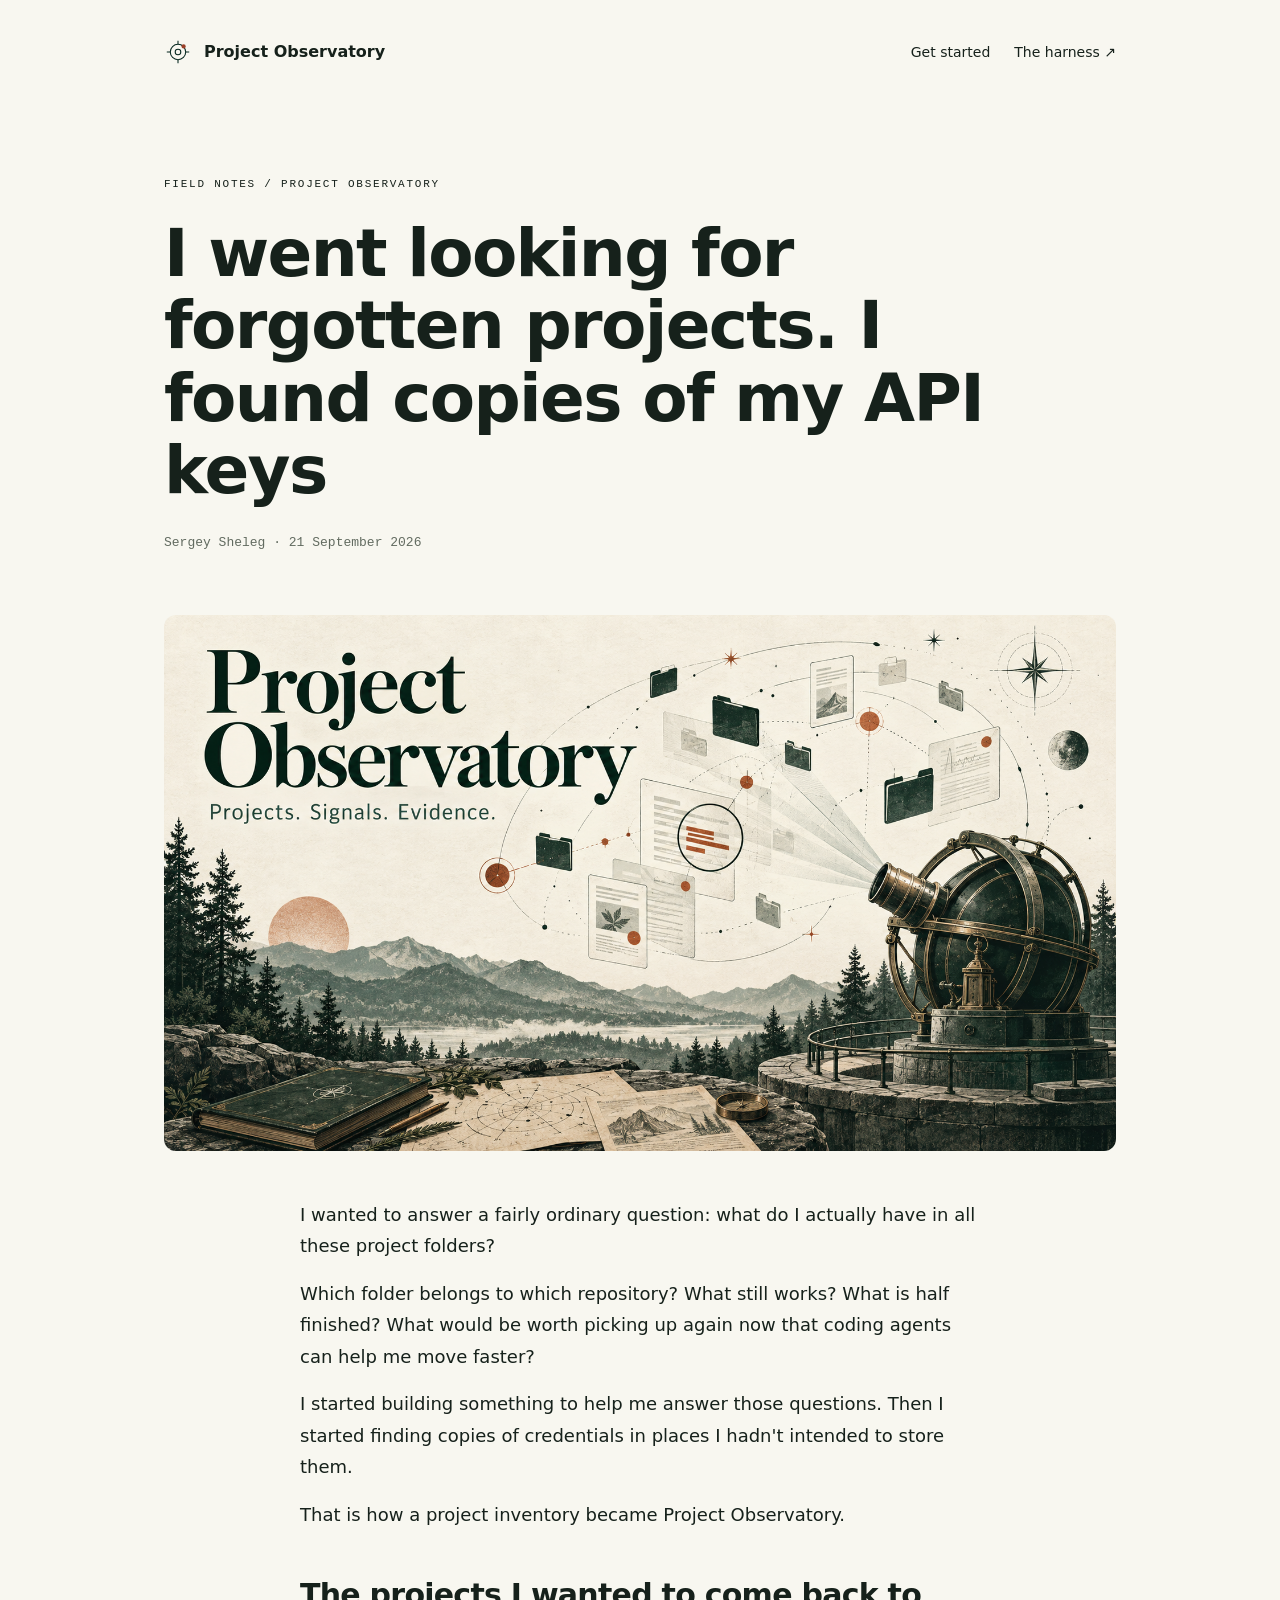
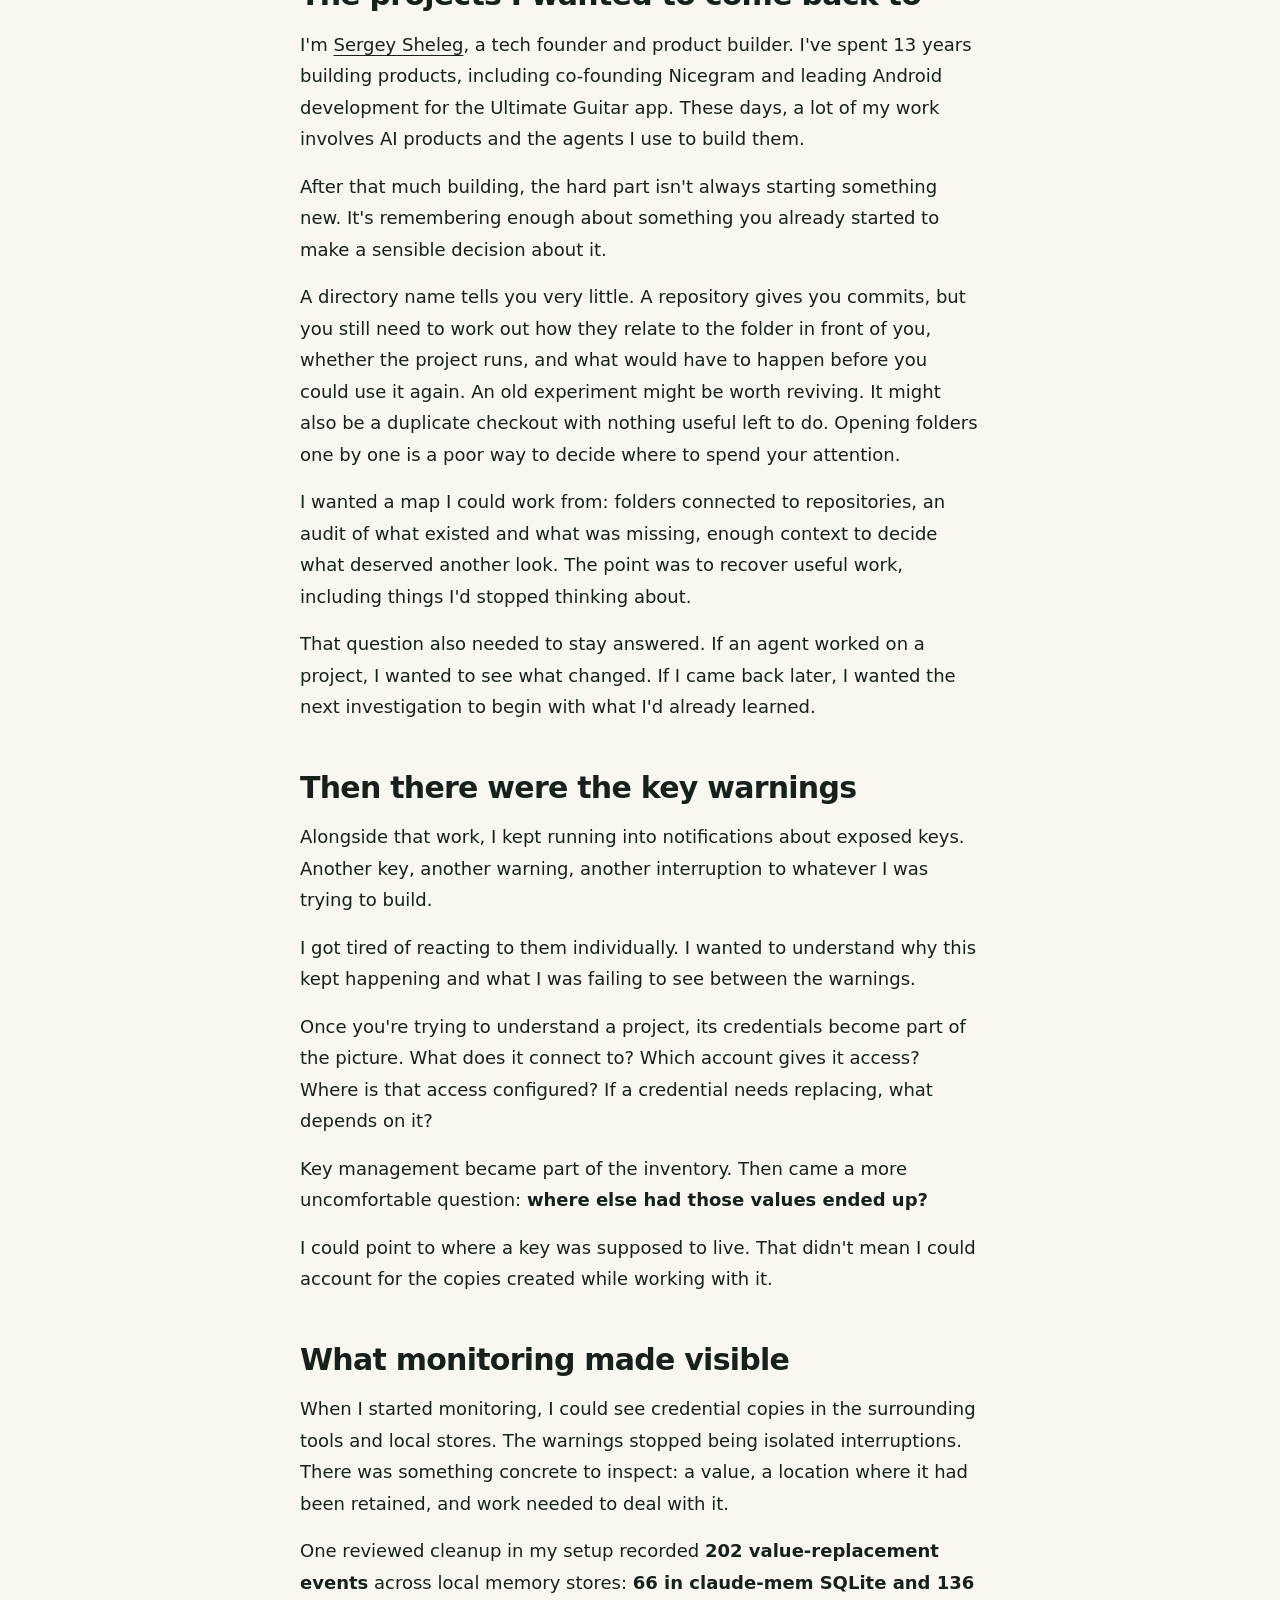
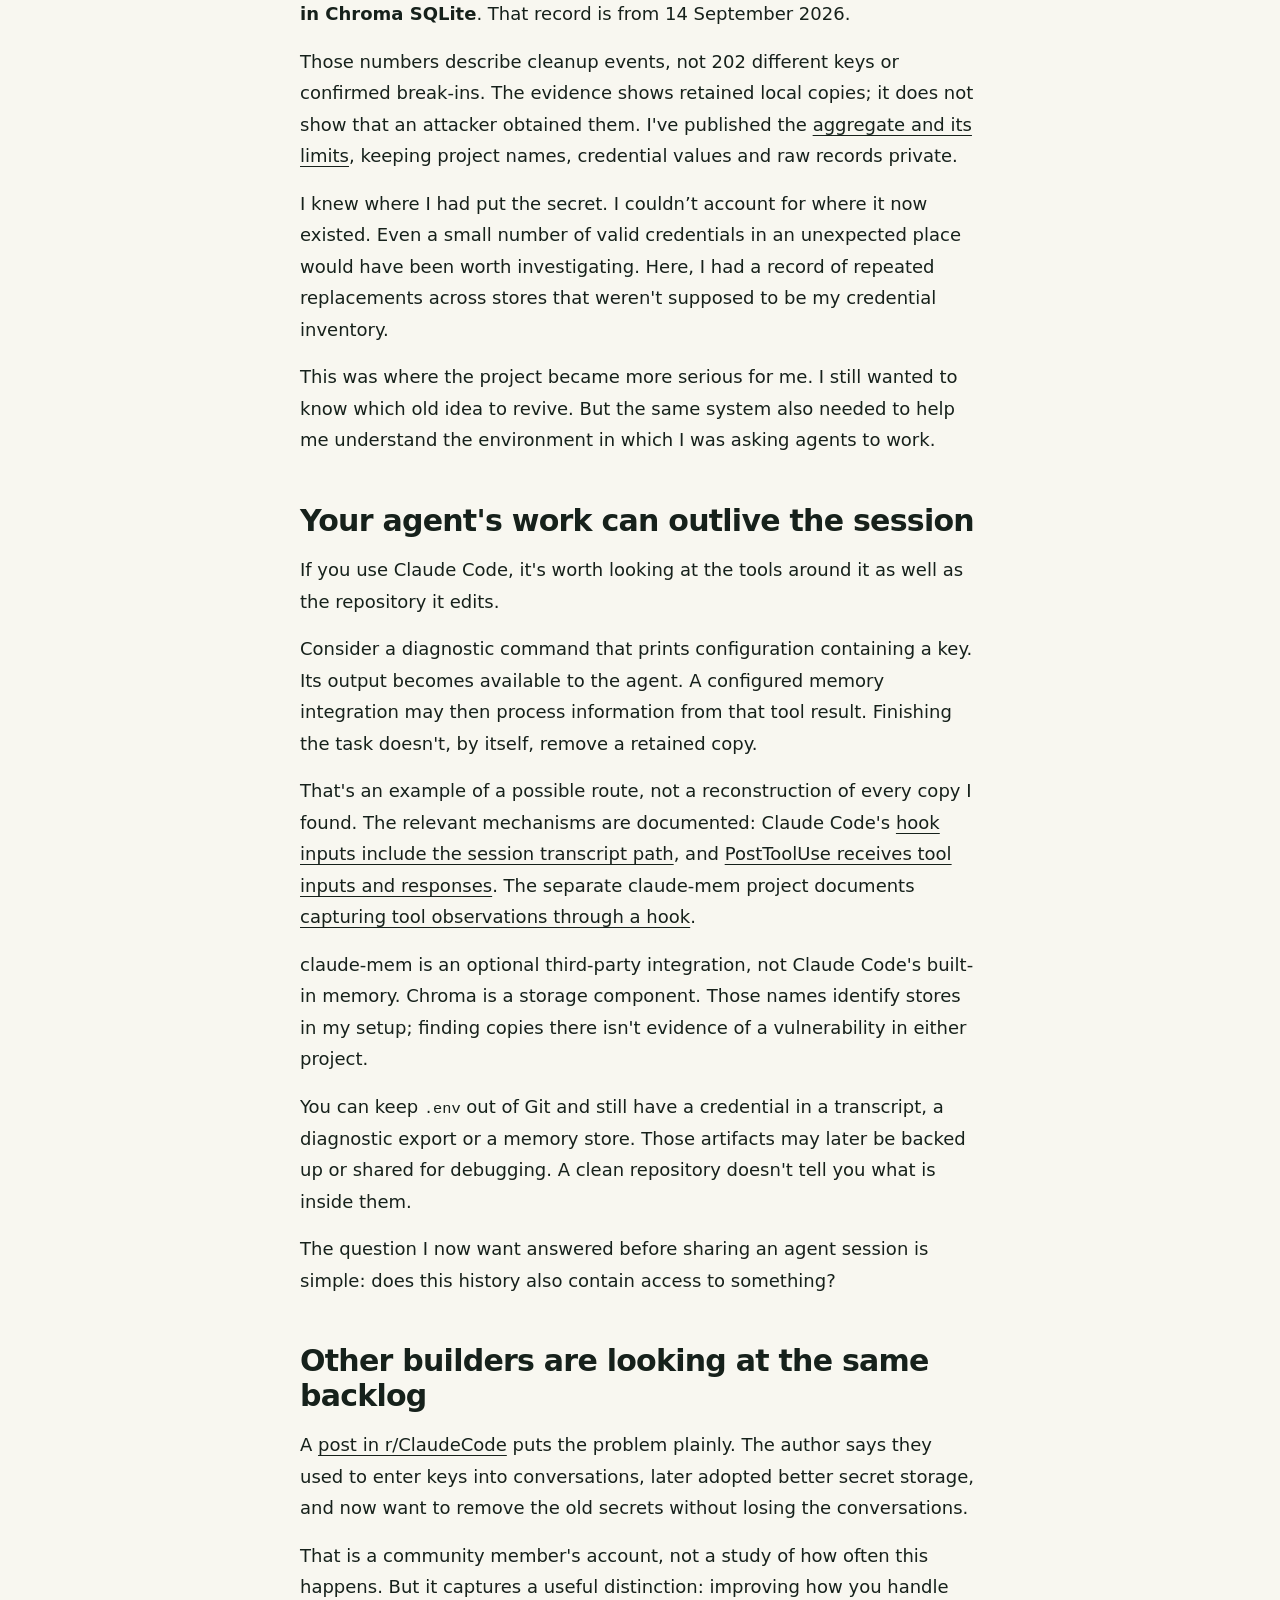
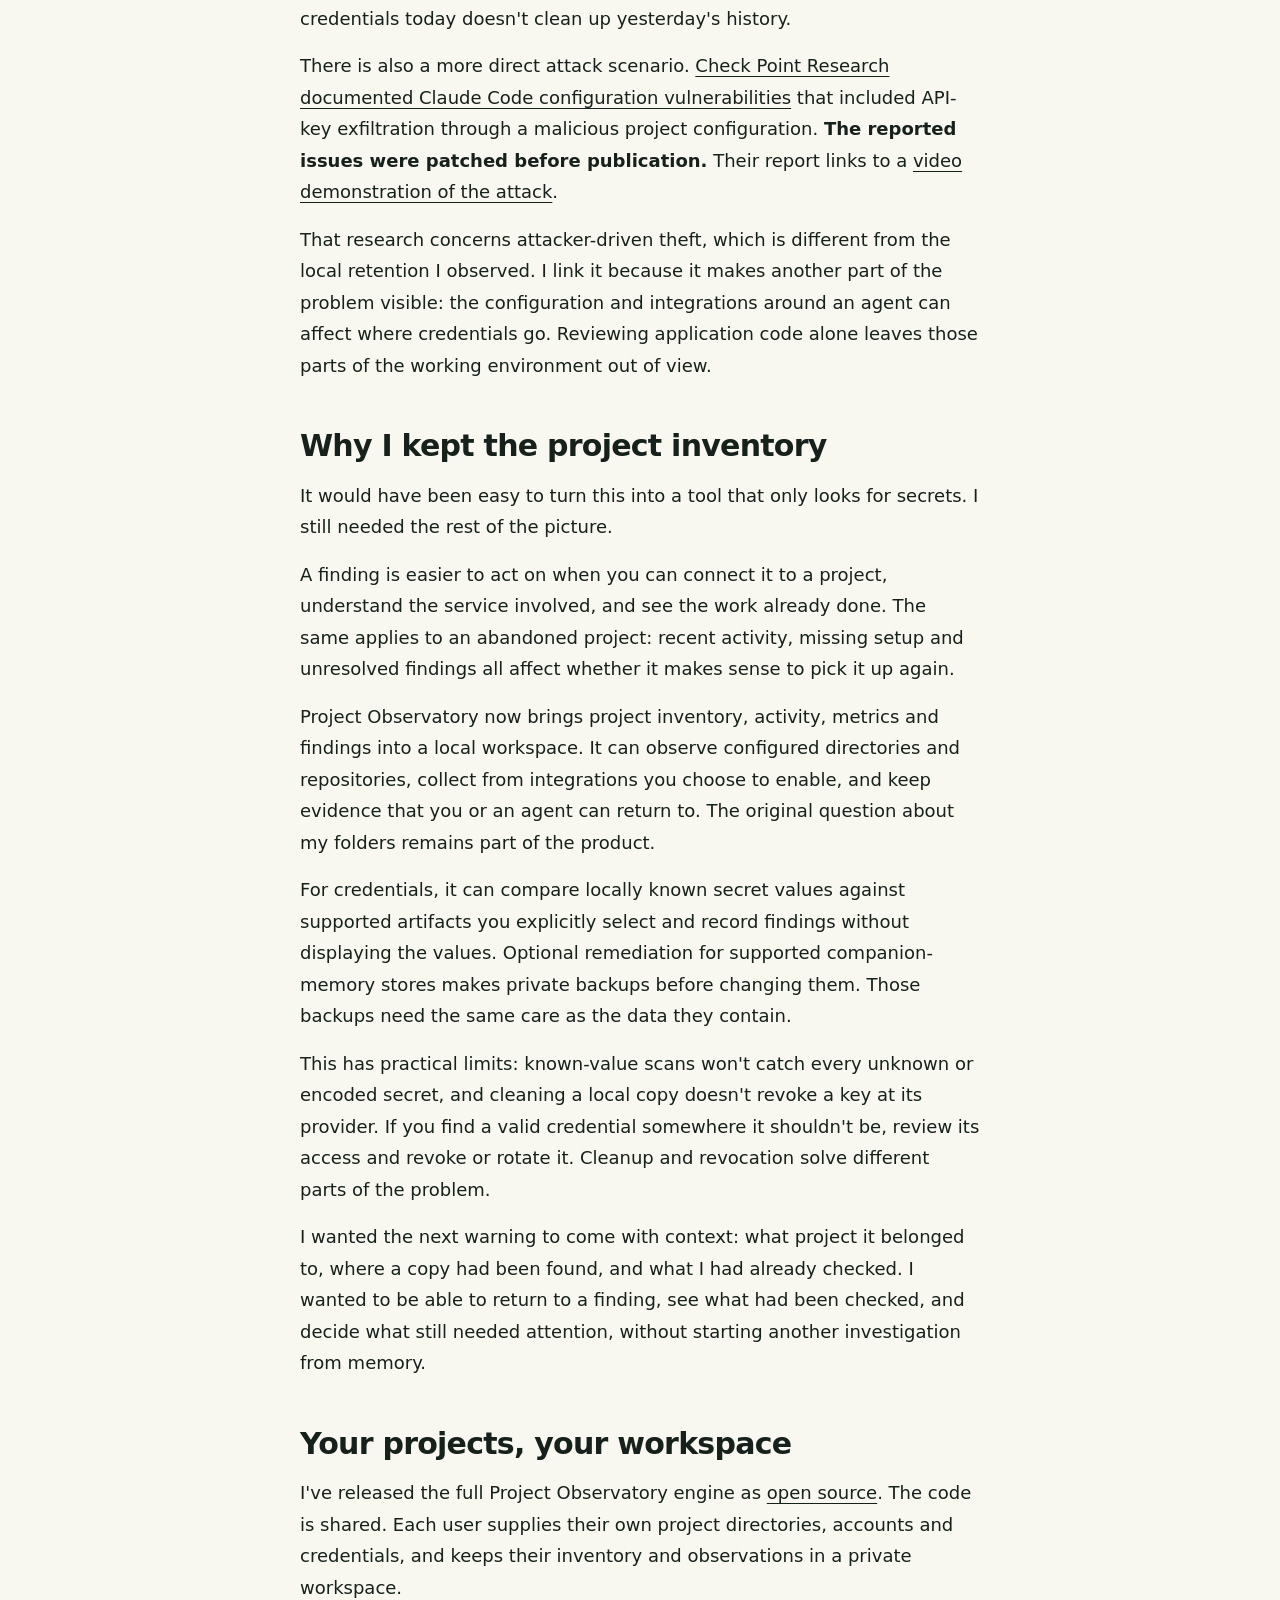
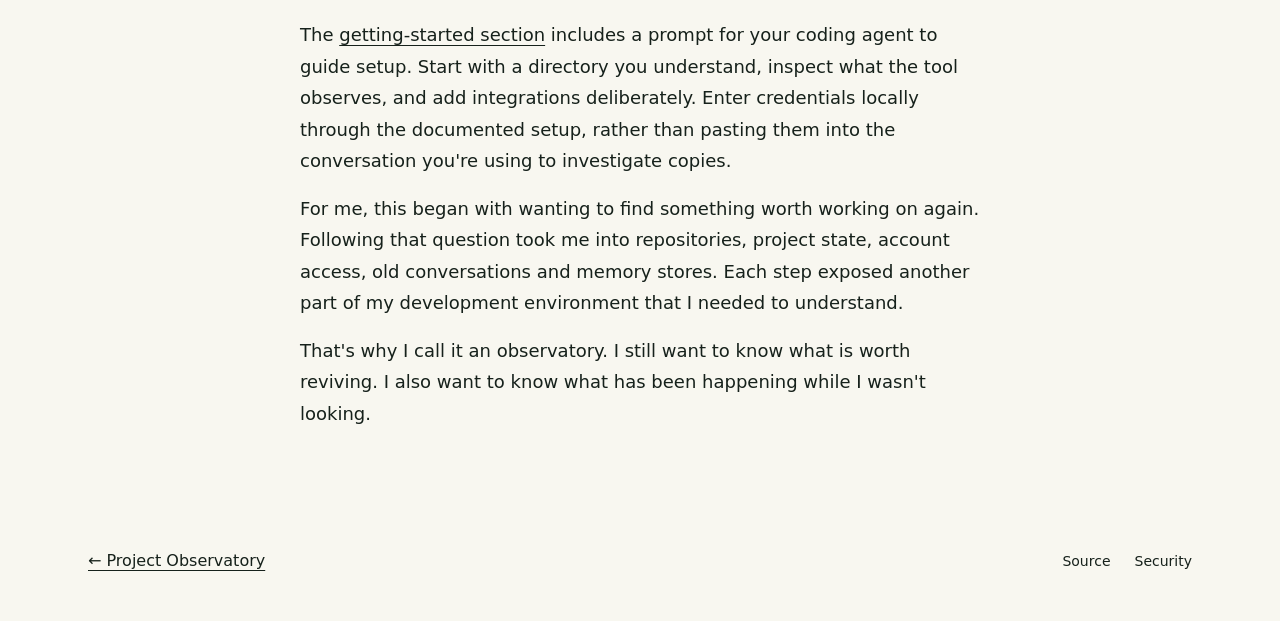
==== commit a2061fc4: "Tell the personal origin story of Project Observatory" ====
--- a/site/field-notes/index.html
+++ b/site/field-notes/index.html
@@ -1 +1 @@
-<!doctype html><html lang="en"><head><meta charset="utf-8"><meta name="viewport" content="width=device-width,initial-scale=1"><title>Claude Code finished. Your API key may still be in the logs · Project Observatory</title><meta name="description" content="Your API key can stay out of Git and still appear in agent logs or memory. Our local findings, their limits, and what to check before sharing a transcript."><link rel="canonical" href="https://observatory.sshlg.me/field-notes/"><meta property="og:type" content="article"><meta property="og:title" content="Claude Code finished. Your API key may still be in the logs"><meta property="og:description" content="A clean repository does not account for every credential copy. What our local memory records showed, and what to check in your own workflow."><meta property="og:url" content="https://observatory.sshlg.me/field-notes/"><meta property="og:image" content="https://observatory.sshlg.me/assets/observatory-cover.png"><meta name="twitter:card" content="summary_large_image"><link rel="icon" href="../mark.svg"><link rel="stylesheet" href="../tokens.css?v=76ef62b2b7d4"><link rel="stylesheet" href="../style.css?v=71eda051bd49"><script type="application/ld+json">{"@context":"https://schema.org","@type":"Article","headline":"Claude Code finished. Your API key may still be in the logs","datePublished":"2026-09-21","dateModified":"2026-09-21","author":{"@type":"Person","name":"Sergey Sheleg","url":"https://sshlg.me/"},"image":"https://observatory.sshlg.me/assets/observatory-cover.png","mainEntityOfPage":"https://observatory.sshlg.me/field-notes/"}</script></head><body><a class="skip" href="#main">Skip to article</a><header class="article-shell"><a class="wordmark" href="../"><img src="../mark.svg" width="28" height="28" alt="">Project Observatory</a><nav aria-label="Main"><a href="../#start">Get started</a><a href="https://skills.sshlg.me/harness/">The harness ↗</a></nav></header><main id="main" class="article-shell"><article><div class="article-header"><p class="eyebrow">FIELD NOTES / PROJECT OBSERVATORY</p><h1>Claude Code finished. Your API key may still be in the logs</h1><p class="article-meta">Sergey Sheleg · 21 September 2026</p></div><img class="article-cover" src="../assets/observatory-cover.png" width="1672" height="941" alt="Project Observatory: projects, signals, evidence. An illustrated observation station connected to project cards."><div class="article-body"><p>You keep <code>.env</code> out of Git. You avoid pasting credentials into chat. Before publishing a repository, you check for secrets.</p><p>But if a command run during a Claude Code session prints a key, where does that output go?</p><p>It can become part of the session record. A memory integration can retain information from the tool result. Closing the terminal does not tell you whether those copies are gone. Your application can keep working while a valid credential sits somewhere you never thought to inspect.</p><p>That possibility became concrete in our local setup. An earlier remediation pass recorded <strong>202 value-replacement events in memory stores</strong>: 66 in claude-mem SQLite and 136 in Chroma SQLite. We had credential copies outside the storage intended for them.</p><p>Those are replacement events, not 202 different keys or confirmed breaches. Our records establish local retention; they do not establish that an attacker obtained the values.</p><h2>A clean repository leaves part of the question unanswered</h2><p>Consider a debugging task. A tool reads configuration or runs a diagnostic command. Its output includes a credential. The output becomes available to the agent, and an installed memory integration processes it.</p><p>This is an illustrative route, not a reconstruction of every copy we found. Whether a value is retained depends on what the tool emitted, the permissions and the integrations in that installation.</p><p>The mechanisms are documented. Claude Code&#x27;s <a href="https://code.claude.com/docs/en/hooks#common-input-fields">hook reference</a> exposes a session transcript path; its <a href="https://code.claude.com/docs/en/hooks#posttooluse">PostToolUse hook</a> receives tool inputs and responses. The separate claude-mem project documents a <a href="https://docs.claude-mem.ai/architecture/hooks#stage-3-posttooluse">hook that captures tool observations</a> for memory processing.</p><p><strong>claude-mem is an optional integration, not Claude Code&#x27;s built-in memory.</strong> Chroma is a separate storage component. Mentioning them identifies where our local copies were found; it does not establish a vulnerability in either product.</p><p>A repository scan only covers what it scans. Session records, memory stores, exported reports and their backups can sit outside that scope. Keeping a secret out of Git is useful, but it does not account for every later copy.</p><h2>What we found, and what we cannot claim</h2><p>On 14 September 2026, our local remediation journal recorded:</p><ul><li><strong>66 value-replacement events in claude-mem SQLite</strong></li><li><strong>136 value-replacement events in Chroma SQLite</strong></li></ul><p>Several references can refer to one credential, and a cell can be affected more than once. The total cannot be converted into a count of unique keys, incidents or affected users.</p><p>The <a href="https://github.com/ssheleg/project-observatory-open-source/blob/main/docs/site/CASE-STUDY.md">case study</a> publishes the aggregate and its limits. Project names, values, credential labels and raw records remain private. Readers can verify the arithmetic, but cannot reproduce our private observation from the public repository.</p><p>We also cannot infer when every copy was created, who could access it, whether it left the machine, or whether every copy was removed. This is an account of retained local credentials, not an audit of model-provider data handling.</p><h2>Before you share that transcript</h2><p>A transcript can look like harmless debugging history. If it contains a valid key, sharing it also shares whatever access that key grants. The same concern applies when a local memory database is copied into a backup or support bundle.</p><p>Start with the artifacts you are about to share and the tools configured to retain your agent&#x27;s work. Check selected transcripts, tool-output logs and memory stores locally. Keep the review output redacted: the useful result is the location and credential reference, not the value pasted into another conversation.</p><p>If you find a valid credential in an unintended location, revoke or rotate it at the provider and review the access it had. Removing the copy does not invalidate the key. Revoking the key does not erase the copy. Cleanup and access control need separate checks.</p><p>Avoid asking an agent to print your secrets so it can search for them. That can create another copy while you investigate the first.</p><h2>Why I built Project Observatory</h2><p>I wanted a way to inspect this surrounding state without turning every investigation into another transcript full of sensitive output.</p><p>Project Observatory can compare locally known secret values against supported artifacts you explicitly select. It records findings with the value withheld. Its optional companion-memory remediation creates private backups before changing supported stores and requires explicit enablement. Those backups are sensitive too.</p><p>This is known-value scanning. It cannot promise to find every unknown secret, encoded copy, embedding or historical backup. The first local workflow does not automatically rotate credentials or erase memory stores.</p><p>The open-source release includes the full engine. The code is shared; your project inventory, accounts, credentials and observations stay in your own private workspace. It also tracks project activity and findings so an agent can pick up work with context about what changed.</p><p>The <a href="https://observatory.sshlg.me/#start">setup guide</a> gives you a prompt for your coding agent. Start with a private workspace and a directory you understand. Add integrations individually, and enter keys locally rather than in chat.</p><p>Before you export another Claude Code session, check what it contains. A key does not need to appear in a commit to end up somewhere you did not intend.</p></div></article></main><footer class="sheet"><a href="../">← Project Observatory</a><nav aria-label="Footer"><a href="https://github.com/ssheleg/project-observatory-open-source">Source</a><a href="https://github.com/ssheleg/project-observatory-open-source/blob/main/SECURITY.md">Security</a></nav></footer></body></html>
+<!doctype html><html lang="en"><head><meta charset="utf-8"><meta name="viewport" content="width=device-width,initial-scale=1"><title>I went looking for forgotten projects. I found copies of my API keys · Project Observatory</title><meta name="description" content="I wanted to map my project folders and find ideas worth reviving. Repeated key warnings led me into agent history, memory stores, and Project Observatory."><link rel="canonical" href="https://observatory.sshlg.me/field-notes/"><meta property="og:type" content="article"><meta property="og:title" content="I went looking for forgotten projects. I found copies of my API keys"><meta property="og:description" content="I wanted to map my project folders and find ideas worth reviving. Repeated key warnings led me into agent history, memory stores, and Project Observatory."><meta property="og:url" content="https://observatory.sshlg.me/field-notes/"><meta property="og:image" content="https://observatory.sshlg.me/assets/observatory-cover.png"><meta name="twitter:card" content="summary_large_image"><link rel="icon" href="../mark.svg"><link rel="stylesheet" href="../tokens.css?v=76ef62b2b7d4"><link rel="stylesheet" href="../style.css?v=71eda051bd49"><script type="application/ld+json">{"@context":"https://schema.org","@type":"Article","headline":"I went looking for forgotten projects. I found copies of my API keys","datePublished":"2026-09-21","dateModified":"2026-09-21","author":{"@type":"Person","name":"Sergey Sheleg","url":"https://sshlg.me/"},"image":"https://observatory.sshlg.me/assets/observatory-cover.png","mainEntityOfPage":"https://observatory.sshlg.me/field-notes/"}</script></head><body><a class="skip" href="#main">Skip to article</a><header class="article-shell"><a class="wordmark" href="../"><img src="../mark.svg" width="28" height="28" alt="">Project Observatory</a><nav aria-label="Main"><a href="../#start">Get started</a><a href="https://skills.sshlg.me/harness/">The harness ↗</a></nav></header><main id="main" class="article-shell"><article><div class="article-header"><p class="eyebrow">FIELD NOTES / PROJECT OBSERVATORY</p><h1>I went looking for forgotten projects. I found copies of my API keys</h1><p class="article-meta">Sergey Sheleg · 21 September 2026</p></div><img class="article-cover" src="../assets/observatory-cover.png" width="1672" height="941" alt="Project Observatory: projects, signals, evidence. An illustrated observation station connected to project cards."><div class="article-body"><p>I wanted to answer a fairly ordinary question: what do I actually have in all these project folders?</p><p>Which folder belongs to which repository? What still works? What is half finished? What would be worth picking up again now that coding agents can help me move faster?</p><p>I started building something to help me answer those questions. Then I started finding copies of credentials in places I hadn&#x27;t intended to store them.</p><p>That is how a project inventory became Project Observatory.</p><h2>The projects I wanted to come back to</h2><p>I&#x27;m <a href="https://sshlg.me/">Sergey Sheleg</a>, a tech founder and product builder. I&#x27;ve spent 13 years building products, including co-founding Nicegram and leading Android development for the Ultimate Guitar app. These days, a lot of my work involves AI products and the agents I use to build them.</p><p>After that much building, the hard part isn&#x27;t always starting something new. It&#x27;s remembering enough about something you already started to make a sensible decision about it.</p><p>A directory name tells you very little. A repository gives you commits, but you still need to work out how they relate to the folder in front of you, whether the project runs, and what would have to happen before you could use it again. An old experiment might be worth reviving. It might also be a duplicate checkout with nothing useful left to do. Opening folders one by one is a poor way to decide where to spend your attention.</p><p>I wanted a map I could work from: folders connected to repositories, an audit of what existed and what was missing, enough context to decide what deserved another look. The point was to recover useful work, including things I&#x27;d stopped thinking about.</p><p>That question also needed to stay answered. If an agent worked on a project, I wanted to see what changed. If I came back later, I wanted the next investigation to begin with what I&#x27;d already learned.</p><h2>Then there were the key warnings</h2><p>Alongside that work, I kept running into notifications about exposed keys. Another key, another warning, another interruption to whatever I was trying to build.</p><p>I got tired of reacting to them individually. I wanted to understand why this kept happening and what I was failing to see between the warnings.</p><p>Once you&#x27;re trying to understand a project, its credentials become part of the picture. What does it connect to? Which account gives it access? Where is that access configured? If a credential needs replacing, what depends on it?</p><p>Key management became part of the inventory. Then came a more uncomfortable question: <strong>where else had those values ended up?</strong></p><p>I could point to where a key was supposed to live. That didn&#x27;t mean I could account for the copies created while working with it.</p><h2>What monitoring made visible</h2><p>When I started monitoring, I could see credential copies in the surrounding tools and local stores. The warnings stopped being isolated interruptions. There was something concrete to inspect: a value, a location where it had been retained, and work needed to deal with it.</p><p>One reviewed cleanup in my setup recorded <strong>202 value-replacement events</strong> across local memory stores: <strong>66 in claude-mem SQLite and 136 in Chroma SQLite</strong>. That record is from 14 September 2026.</p><p>Those numbers describe cleanup events, not 202 different keys or confirmed break-ins. The evidence shows retained local copies; it does not show that an attacker obtained them. I&#x27;ve published the <a href="https://github.com/ssheleg/project-observatory-open-source/blob/main/docs/site/CASE-STUDY.md">aggregate and its limits</a>, keeping project names, credential values and raw records private.</p><p>I knew where I had put the secret. I couldn’t account for where it now existed. Even a small number of valid credentials in an unexpected place would have been worth investigating. Here, I had a record of repeated replacements across stores that weren&#x27;t supposed to be my credential inventory.</p><p>This was where the project became more serious for me. I still wanted to know which old idea to revive. But the same system also needed to help me understand the environment in which I was asking agents to work.</p><h2>Your agent&#x27;s work can outlive the session</h2><p>If you use Claude Code, it&#x27;s worth looking at the tools around it as well as the repository it edits.</p><p>Consider a diagnostic command that prints configuration containing a key. Its output becomes available to the agent. A configured memory integration may then process information from that tool result. Finishing the task doesn&#x27;t, by itself, remove a retained copy.</p><p>That&#x27;s an example of a possible route, not a reconstruction of every copy I found. The relevant mechanisms are documented: Claude Code&#x27;s <a href="https://code.claude.com/docs/en/hooks#common-input-fields">hook inputs include the session transcript path</a>, and <a href="https://code.claude.com/docs/en/hooks#posttooluse">PostToolUse receives tool inputs and responses</a>. The separate claude-mem project documents <a href="https://docs.claude-mem.ai/architecture/hooks#stage-3-posttooluse">capturing tool observations through a hook</a>.</p><p>claude-mem is an optional third-party integration, not Claude Code&#x27;s built-in memory. Chroma is a storage component. Those names identify stores in my setup; finding copies there isn&#x27;t evidence of a vulnerability in either project.</p><p>You can keep <code>.env</code> out of Git and still have a credential in a transcript, a diagnostic export or a memory store. Those artifacts may later be backed up or shared for debugging. A clean repository doesn&#x27;t tell you what is inside them.</p><p>The question I now want answered before sharing an agent session is simple: does this history also contain access to something?</p><h2>Other builders are looking at the same backlog</h2><p>A <a href="https://www.reddit.com/r/ClaudeCode/comments/1tjj77i/what_is_a_good_way_to_clean_up_keyssecrets_from/">post in r/ClaudeCode</a> puts the problem plainly. The author says they used to enter keys into conversations, later adopted better secret storage, and now want to remove the old secrets without losing the conversations.</p><p>That is a community member&#x27;s account, not a study of how often this happens. But it captures a useful distinction: improving how you handle credentials today doesn&#x27;t clean up yesterday&#x27;s history.</p><p>There is also a more direct attack scenario. <a href="https://research.checkpoint.com/2026/rce-and-api-token-exfiltration-through-claude-code-project-files-cve-2025-59536/">Check Point Research documented Claude Code configuration vulnerabilities</a> that included API-key exfiltration through a malicious project configuration. <strong>The reported issues were patched before publication.</strong> Their report links to a <a href="https://www.youtube.com/watch?v=jMeeVxqU3hY">video demonstration of the attack</a>.</p><p>That research concerns attacker-driven theft, which is different from the local retention I observed. I link it because it makes another part of the problem visible: the configuration and integrations around an agent can affect where credentials go. Reviewing application code alone leaves those parts of the working environment out of view.</p><h2>Why I kept the project inventory</h2><p>It would have been easy to turn this into a tool that only looks for secrets. I still needed the rest of the picture.</p><p>A finding is easier to act on when you can connect it to a project, understand the service involved, and see the work already done. The same applies to an abandoned project: recent activity, missing setup and unresolved findings all affect whether it makes sense to pick it up again.</p><p>Project Observatory now brings project inventory, activity, metrics and findings into a local workspace. It can observe configured directories and repositories, collect from integrations you choose to enable, and keep evidence that you or an agent can return to. The original question about my folders remains part of the product.</p><p>For credentials, it can compare locally known secret values against supported artifacts you explicitly select and record findings without displaying the values. Optional remediation for supported companion-memory stores makes private backups before changing them. Those backups need the same care as the data they contain.</p><p>This has practical limits: known-value scans won&#x27;t catch every unknown or encoded secret, and cleaning a local copy doesn&#x27;t revoke a key at its provider. If you find a valid credential somewhere it shouldn&#x27;t be, review its access and revoke or rotate it. Cleanup and revocation solve different parts of the problem.</p><p>I wanted the next warning to come with context: what project it belonged to, where a copy had been found, and what I had already checked. I wanted to be able to return to a finding, see what had been checked, and decide what still needed attention, without starting another investigation from memory.</p><h2>Your projects, your workspace</h2><p>I&#x27;ve released the full Project Observatory engine as <a href="https://github.com/ssheleg/project-observatory-open-source">open source</a>. The code is shared. Each user supplies their own project directories, accounts and credentials, and keeps their inventory and observations in a private workspace.</p><p>The <a href="https://observatory.sshlg.me/#start">getting-started section</a> includes a prompt for your coding agent to guide setup. Start with a directory you understand, inspect what the tool observes, and add integrations deliberately. Enter credentials locally through the documented setup, rather than pasting them into the conversation you&#x27;re using to investigate copies.</p><p>For me, this began with wanting to find something worth working on again. Following that question took me into repositories, project state, account access, old conversations and memory stores. Each step exposed another part of my development environment that I needed to understand.</p><p>That&#x27;s why I call it an observatory. I still want to know what is worth reviving. I also want to know what has been happening while I wasn&#x27;t looking.</p></div></article></main><footer class="sheet"><a href="../">← Project Observatory</a><nav aria-label="Footer"><a href="https://github.com/ssheleg/project-observatory-open-source">Source</a><a href="https://github.com/ssheleg/project-observatory-open-source/blob/main/SECURITY.md">Security</a></nav></footer></body></html>
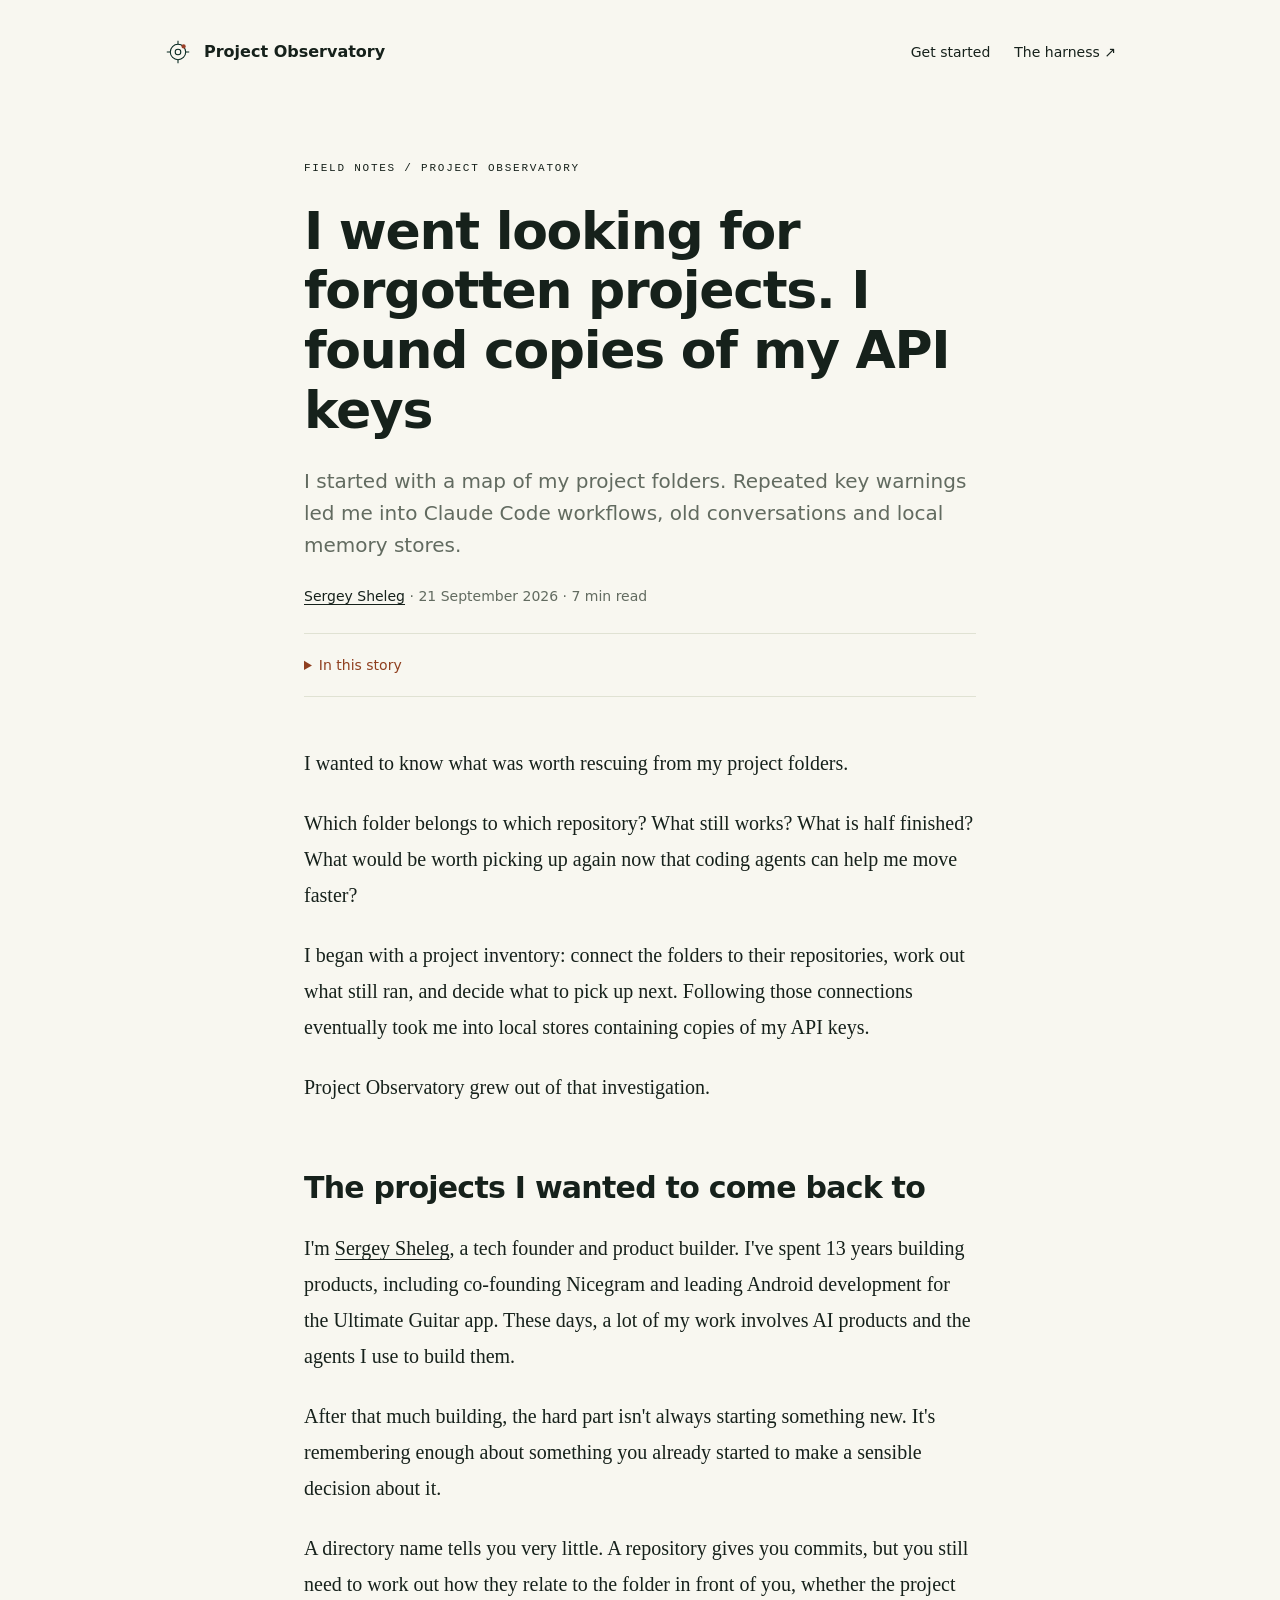
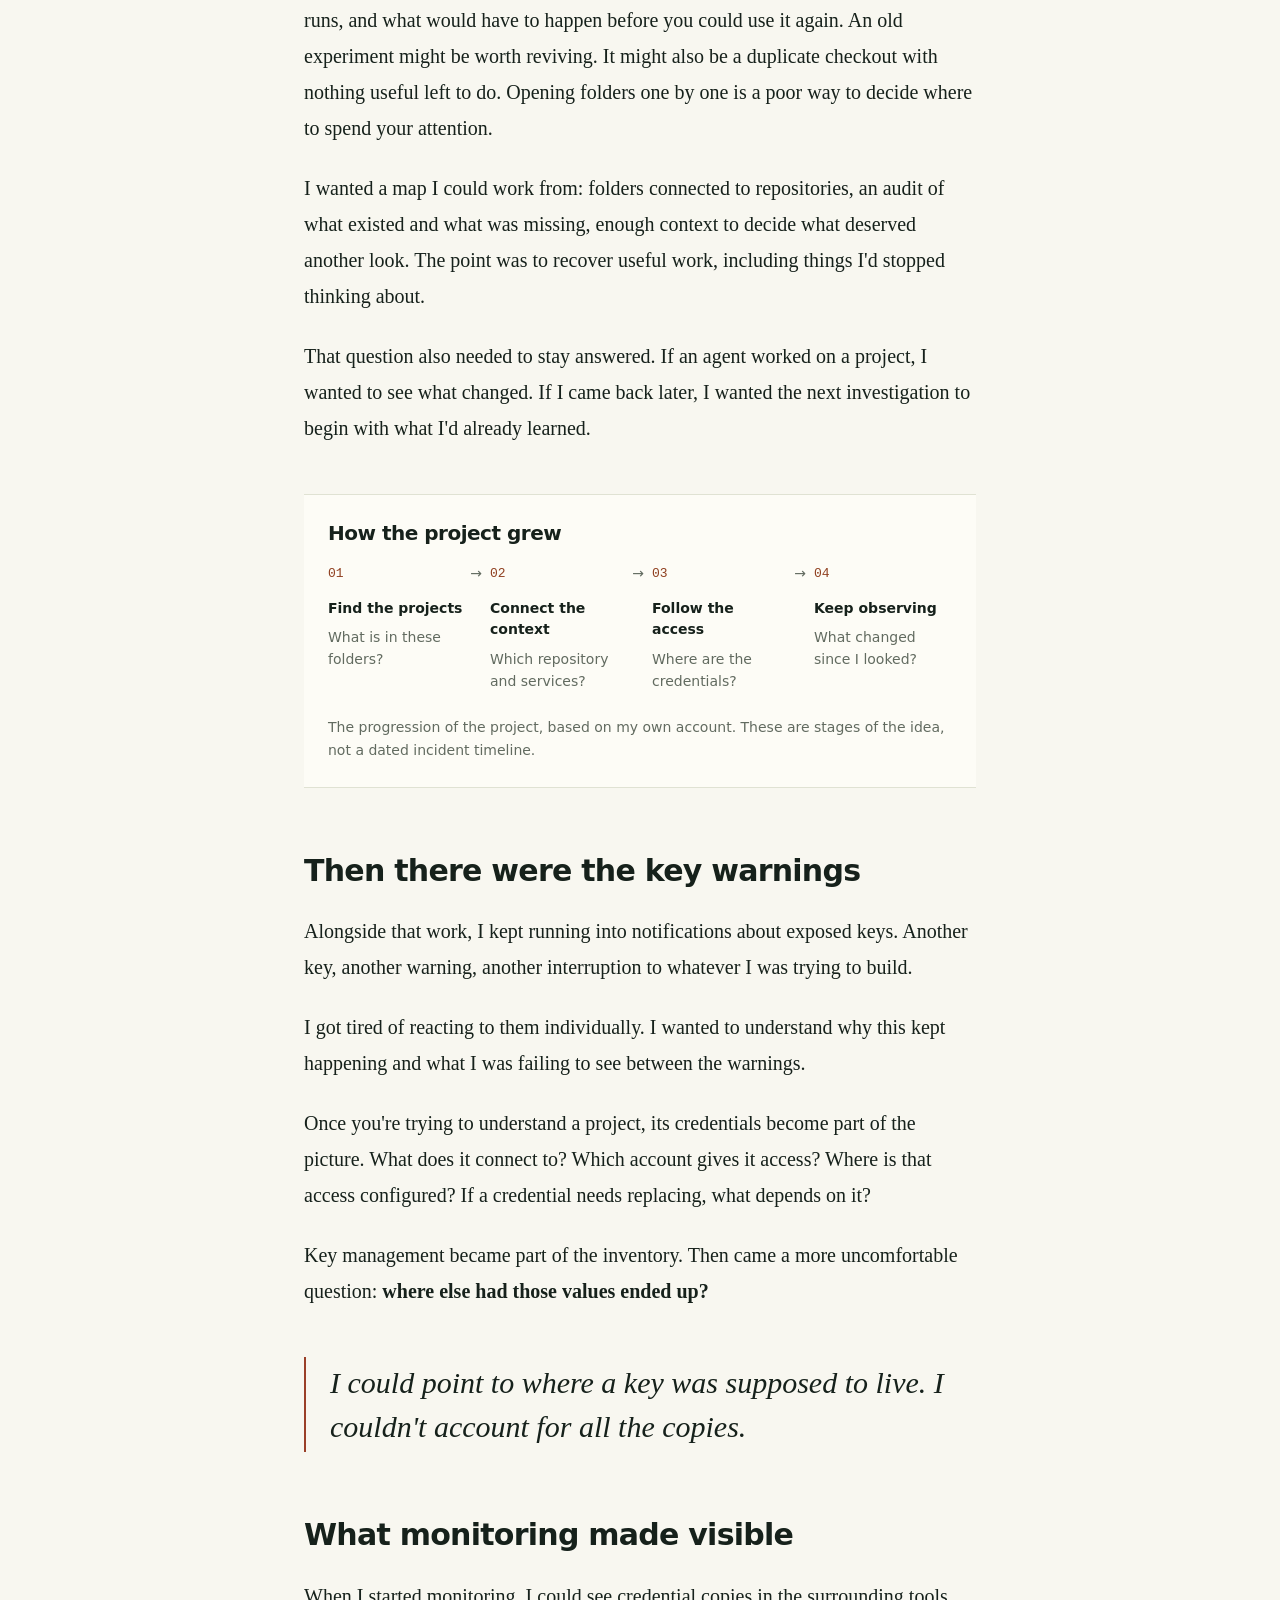
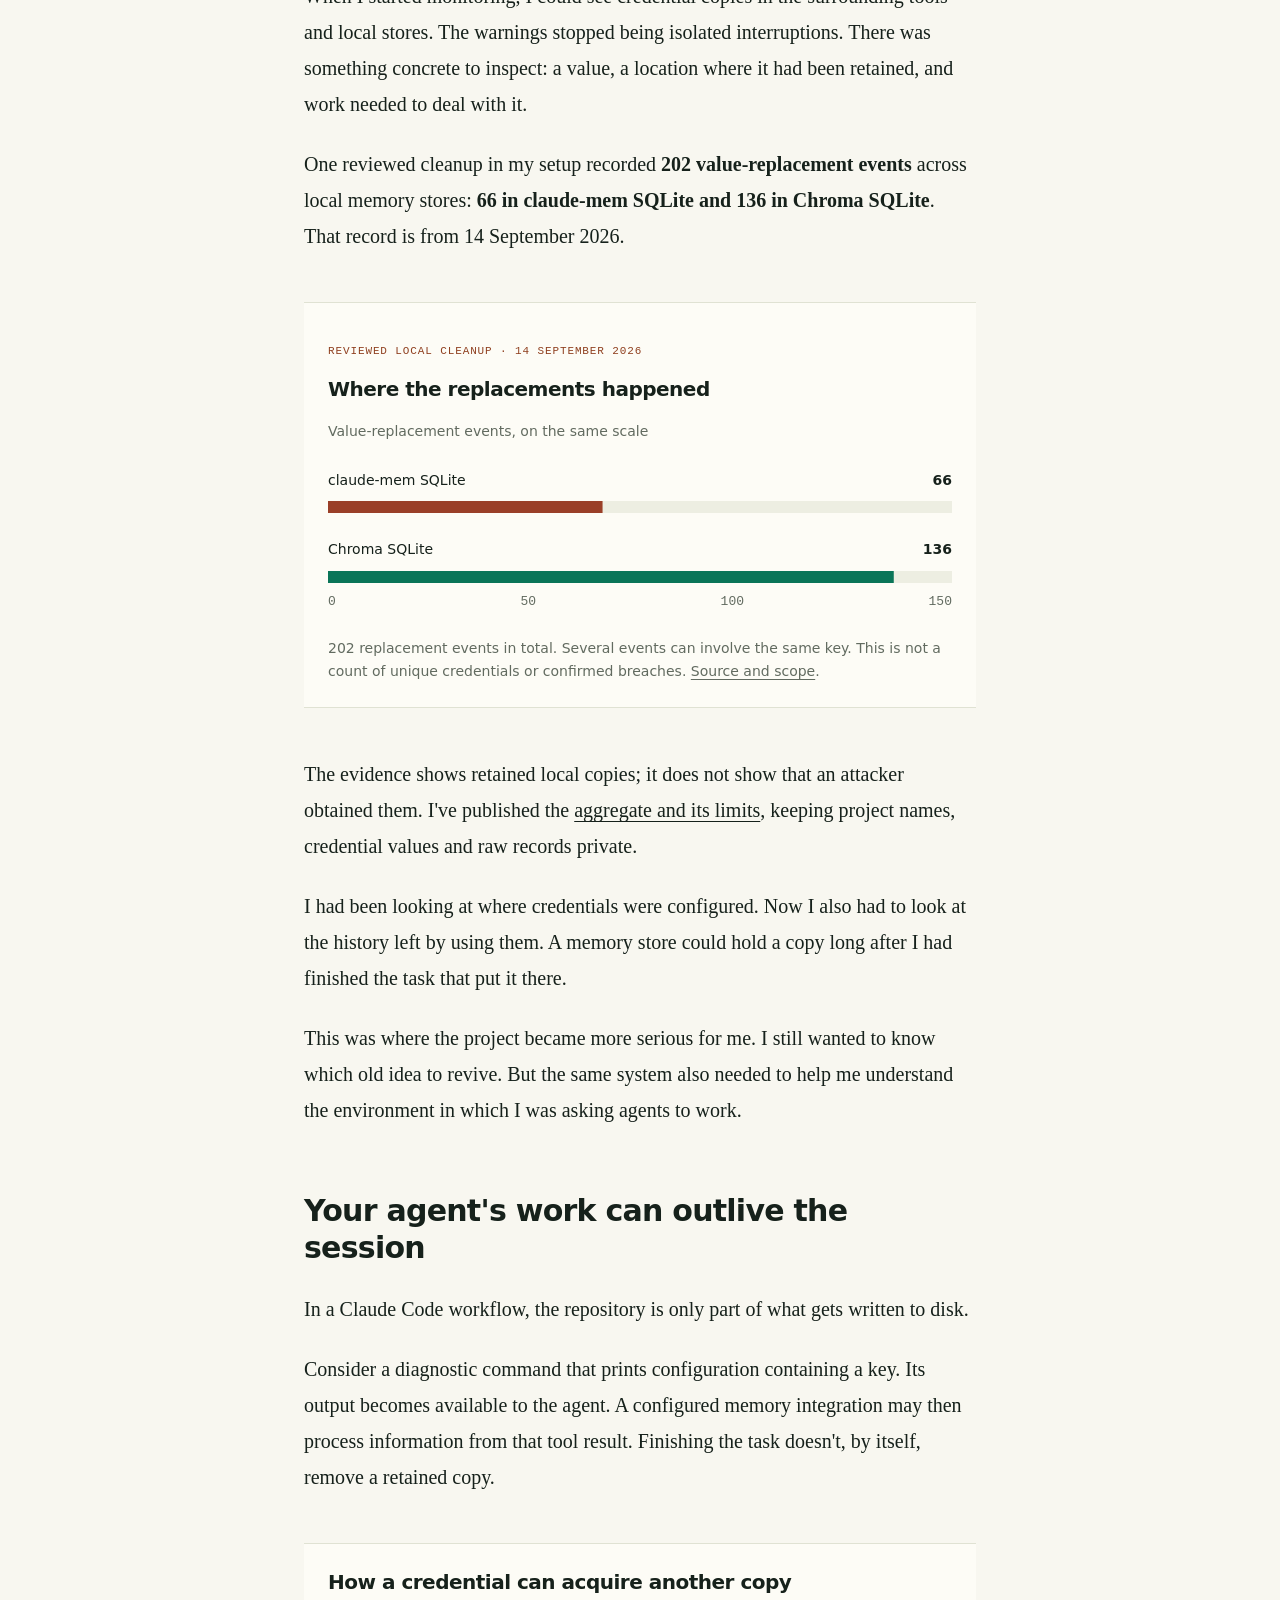
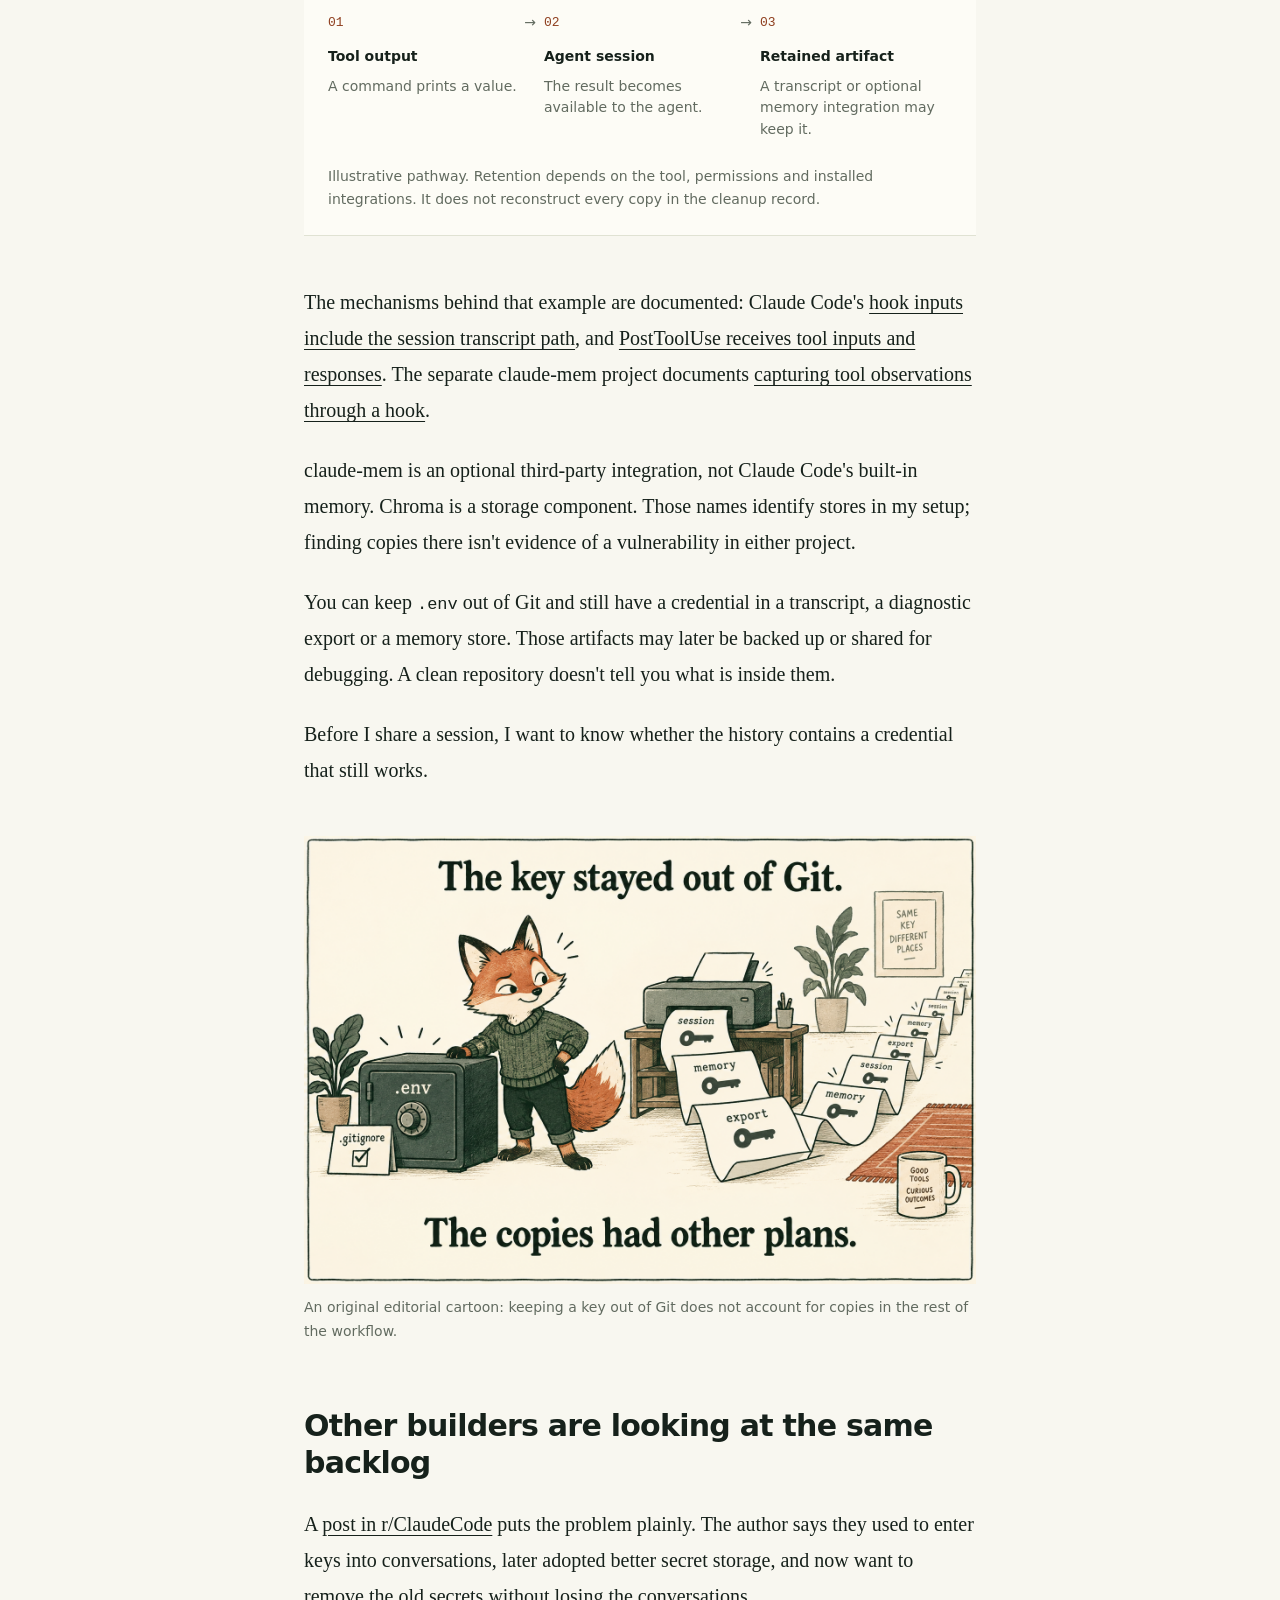
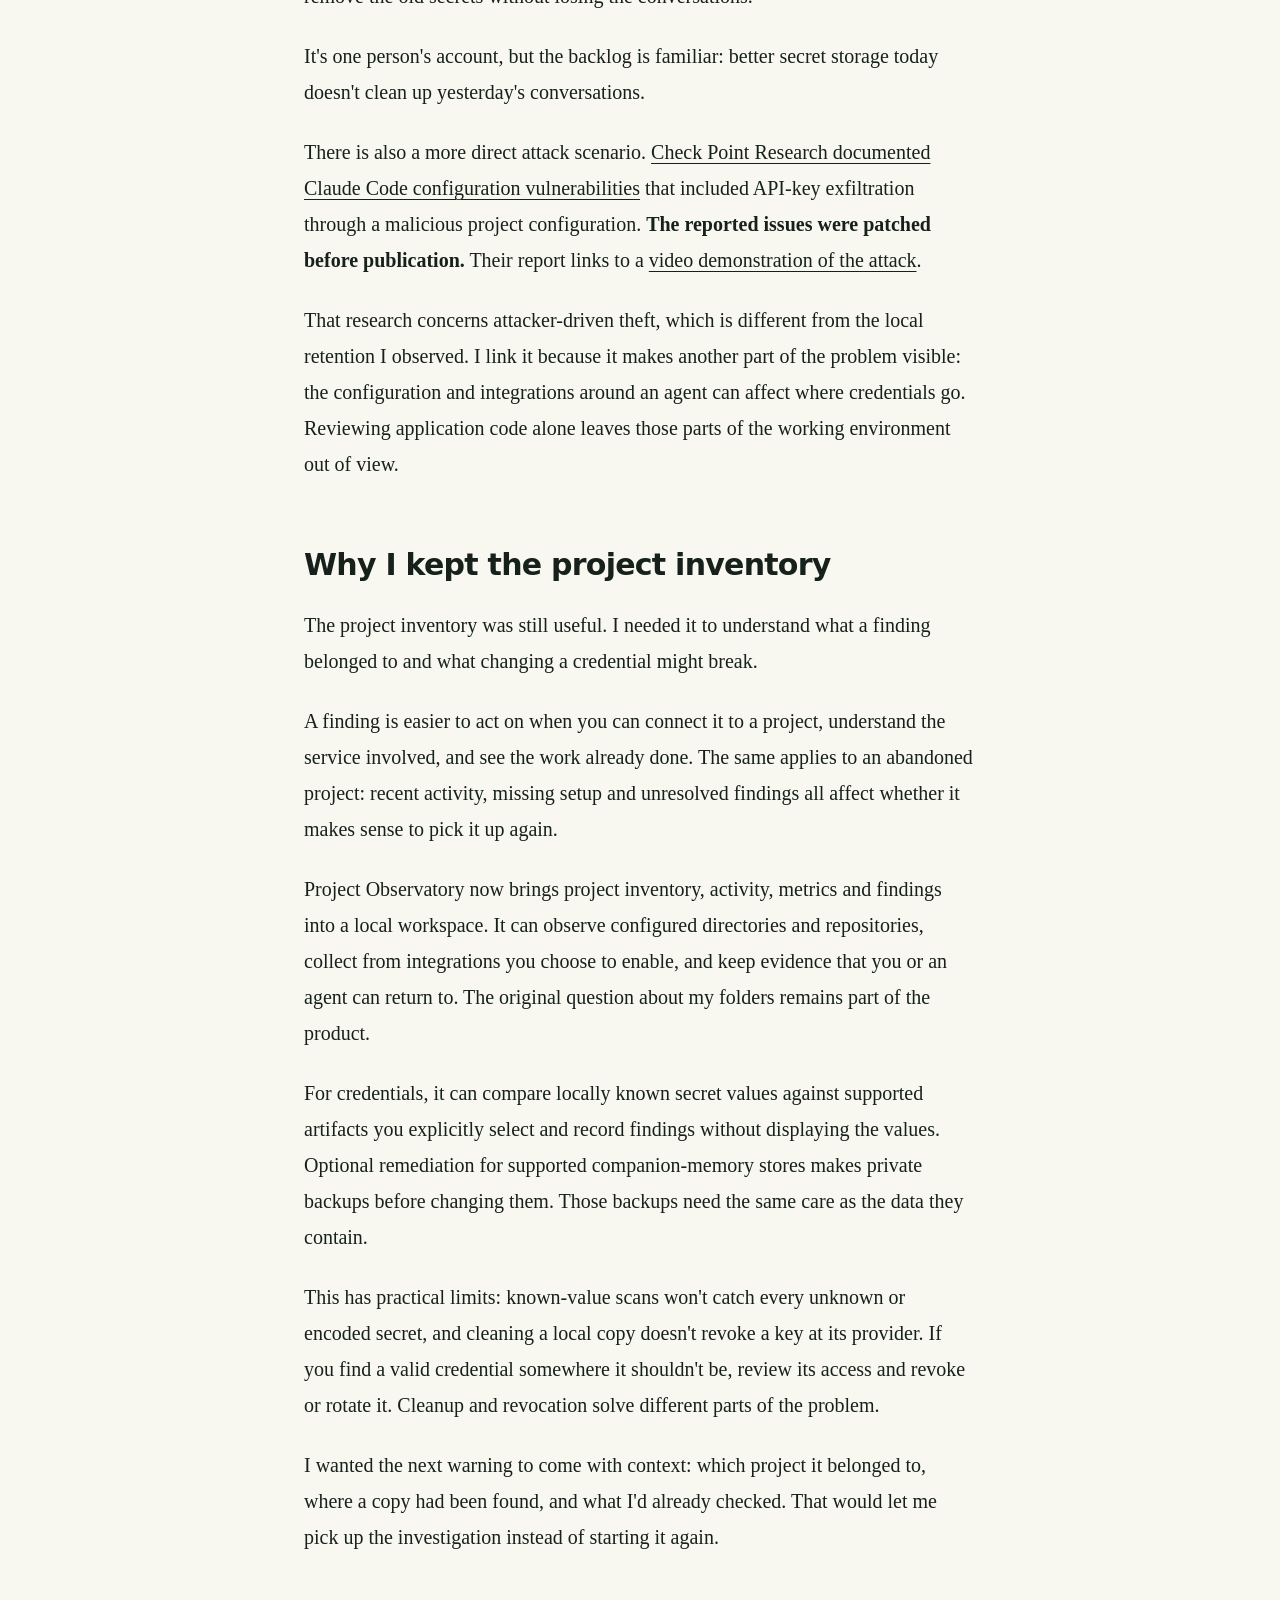
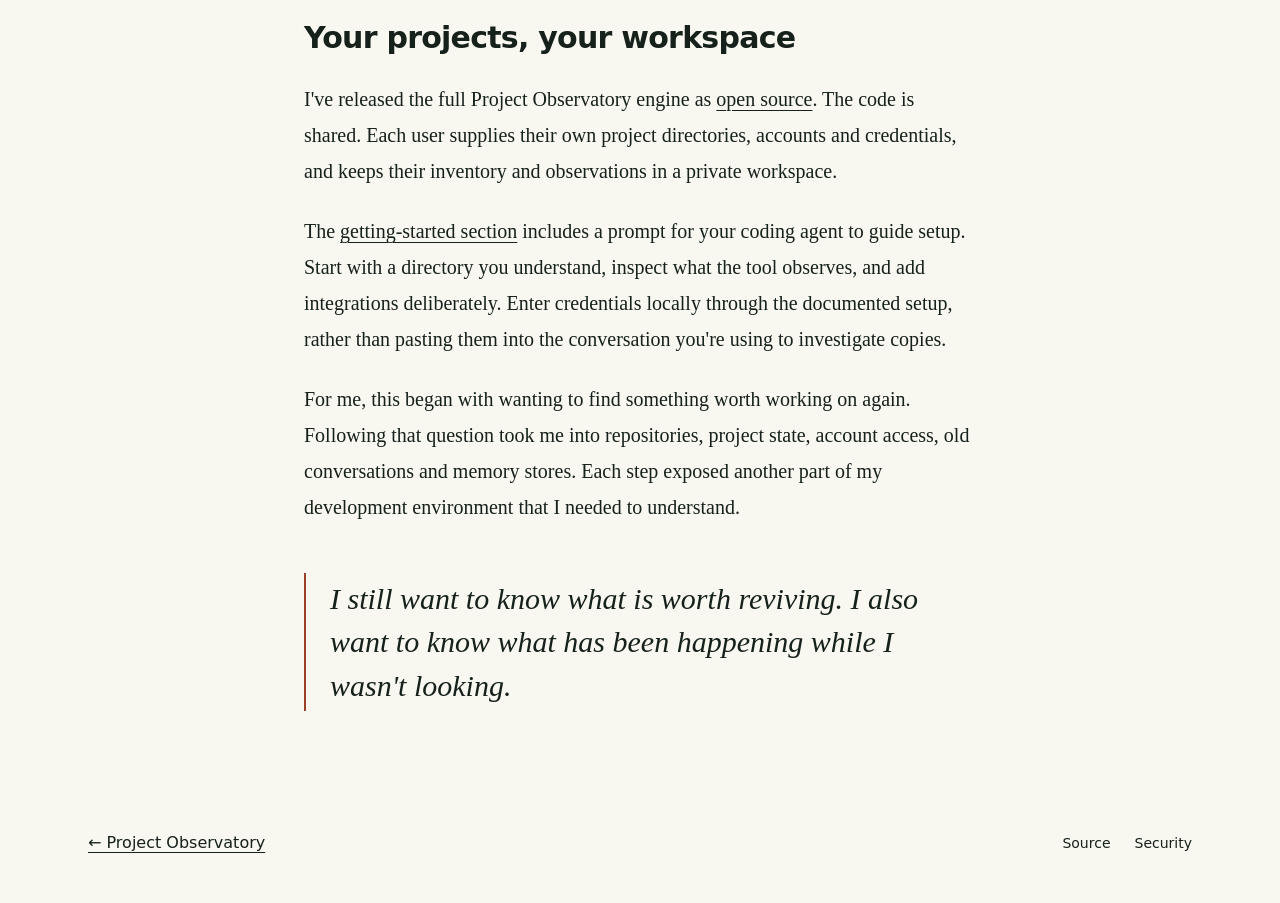
==== commit f22fb16d: "Illustrate Observatory field notes and fix search metadata and 404" ====
--- a/site/field-notes/index.html
+++ b/site/field-notes/index.html
@@ -1 +1 @@
-<!doctype html><html lang="en"><head><meta charset="utf-8"><meta name="viewport" content="width=device-width,initial-scale=1"><title>I went looking for forgotten projects. I found copies of my API keys · Project Observatory</title><meta name="description" content="I wanted to map my project folders and find ideas worth reviving. Repeated key warnings led me into agent history, memory stores, and Project Observatory."><link rel="canonical" href="https://observatory.sshlg.me/field-notes/"><meta property="og:type" content="article"><meta property="og:title" content="I went looking for forgotten projects. I found copies of my API keys"><meta property="og:description" content="I wanted to map my project folders and find ideas worth reviving. Repeated key warnings led me into agent history, memory stores, and Project Observatory."><meta property="og:url" content="https://observatory.sshlg.me/field-notes/"><meta property="og:image" content="https://observatory.sshlg.me/assets/observatory-cover.png"><meta name="twitter:card" content="summary_large_image"><link rel="icon" href="../mark.svg"><link rel="stylesheet" href="../tokens.css?v=76ef62b2b7d4"><link rel="stylesheet" href="../style.css?v=71eda051bd49"><script type="application/ld+json">{"@context":"https://schema.org","@type":"Article","headline":"I went looking for forgotten projects. I found copies of my API keys","datePublished":"2026-09-21","dateModified":"2026-09-21","author":{"@type":"Person","name":"Sergey Sheleg","url":"https://sshlg.me/"},"image":"https://observatory.sshlg.me/assets/observatory-cover.png","mainEntityOfPage":"https://observatory.sshlg.me/field-notes/"}</script></head><body><a class="skip" href="#main">Skip to article</a><header class="article-shell"><a class="wordmark" href="../"><img src="../mark.svg" width="28" height="28" alt="">Project Observatory</a><nav aria-label="Main"><a href="../#start">Get started</a><a href="https://skills.sshlg.me/harness/">The harness ↗</a></nav></header><main id="main" class="article-shell"><article><div class="article-header"><p class="eyebrow">FIELD NOTES / PROJECT OBSERVATORY</p><h1>I went looking for forgotten projects. I found copies of my API keys</h1><p class="article-meta">Sergey Sheleg · 21 September 2026</p></div><img class="article-cover" src="../assets/observatory-cover.png" width="1672" height="941" alt="Project Observatory: projects, signals, evidence. An illustrated observation station connected to project cards."><div class="article-body"><p>I wanted to answer a fairly ordinary question: what do I actually have in all these project folders?</p><p>Which folder belongs to which repository? What still works? What is half finished? What would be worth picking up again now that coding agents can help me move faster?</p><p>I started building something to help me answer those questions. Then I started finding copies of credentials in places I hadn&#x27;t intended to store them.</p><p>That is how a project inventory became Project Observatory.</p><h2>The projects I wanted to come back to</h2><p>I&#x27;m <a href="https://sshlg.me/">Sergey Sheleg</a>, a tech founder and product builder. I&#x27;ve spent 13 years building products, including co-founding Nicegram and leading Android development for the Ultimate Guitar app. These days, a lot of my work involves AI products and the agents I use to build them.</p><p>After that much building, the hard part isn&#x27;t always starting something new. It&#x27;s remembering enough about something you already started to make a sensible decision about it.</p><p>A directory name tells you very little. A repository gives you commits, but you still need to work out how they relate to the folder in front of you, whether the project runs, and what would have to happen before you could use it again. An old experiment might be worth reviving. It might also be a duplicate checkout with nothing useful left to do. Opening folders one by one is a poor way to decide where to spend your attention.</p><p>I wanted a map I could work from: folders connected to repositories, an audit of what existed and what was missing, enough context to decide what deserved another look. The point was to recover useful work, including things I&#x27;d stopped thinking about.</p><p>That question also needed to stay answered. If an agent worked on a project, I wanted to see what changed. If I came back later, I wanted the next investigation to begin with what I&#x27;d already learned.</p><h2>Then there were the key warnings</h2><p>Alongside that work, I kept running into notifications about exposed keys. Another key, another warning, another interruption to whatever I was trying to build.</p><p>I got tired of reacting to them individually. I wanted to understand why this kept happening and what I was failing to see between the warnings.</p><p>Once you&#x27;re trying to understand a project, its credentials become part of the picture. What does it connect to? Which account gives it access? Where is that access configured? If a credential needs replacing, what depends on it?</p><p>Key management became part of the inventory. Then came a more uncomfortable question: <strong>where else had those values ended up?</strong></p><p>I could point to where a key was supposed to live. That didn&#x27;t mean I could account for the copies created while working with it.</p><h2>What monitoring made visible</h2><p>When I started monitoring, I could see credential copies in the surrounding tools and local stores. The warnings stopped being isolated interruptions. There was something concrete to inspect: a value, a location where it had been retained, and work needed to deal with it.</p><p>One reviewed cleanup in my setup recorded <strong>202 value-replacement events</strong> across local memory stores: <strong>66 in claude-mem SQLite and 136 in Chroma SQLite</strong>. That record is from 14 September 2026.</p><p>Those numbers describe cleanup events, not 202 different keys or confirmed break-ins. The evidence shows retained local copies; it does not show that an attacker obtained them. I&#x27;ve published the <a href="https://github.com/ssheleg/project-observatory-open-source/blob/main/docs/site/CASE-STUDY.md">aggregate and its limits</a>, keeping project names, credential values and raw records private.</p><p>I knew where I had put the secret. I couldn’t account for where it now existed. Even a small number of valid credentials in an unexpected place would have been worth investigating. Here, I had a record of repeated replacements across stores that weren&#x27;t supposed to be my credential inventory.</p><p>This was where the project became more serious for me. I still wanted to know which old idea to revive. But the same system also needed to help me understand the environment in which I was asking agents to work.</p><h2>Your agent&#x27;s work can outlive the session</h2><p>If you use Claude Code, it&#x27;s worth looking at the tools around it as well as the repository it edits.</p><p>Consider a diagnostic command that prints configuration containing a key. Its output becomes available to the agent. A configured memory integration may then process information from that tool result. Finishing the task doesn&#x27;t, by itself, remove a retained copy.</p><p>That&#x27;s an example of a possible route, not a reconstruction of every copy I found. The relevant mechanisms are documented: Claude Code&#x27;s <a href="https://code.claude.com/docs/en/hooks#common-input-fields">hook inputs include the session transcript path</a>, and <a href="https://code.claude.com/docs/en/hooks#posttooluse">PostToolUse receives tool inputs and responses</a>. The separate claude-mem project documents <a href="https://docs.claude-mem.ai/architecture/hooks#stage-3-posttooluse">capturing tool observations through a hook</a>.</p><p>claude-mem is an optional third-party integration, not Claude Code&#x27;s built-in memory. Chroma is a storage component. Those names identify stores in my setup; finding copies there isn&#x27;t evidence of a vulnerability in either project.</p><p>You can keep <code>.env</code> out of Git and still have a credential in a transcript, a diagnostic export or a memory store. Those artifacts may later be backed up or shared for debugging. A clean repository doesn&#x27;t tell you what is inside them.</p><p>The question I now want answered before sharing an agent session is simple: does this history also contain access to something?</p><h2>Other builders are looking at the same backlog</h2><p>A <a href="https://www.reddit.com/r/ClaudeCode/comments/1tjj77i/what_is_a_good_way_to_clean_up_keyssecrets_from/">post in r/ClaudeCode</a> puts the problem plainly. The author says they used to enter keys into conversations, later adopted better secret storage, and now want to remove the old secrets without losing the conversations.</p><p>That is a community member&#x27;s account, not a study of how often this happens. But it captures a useful distinction: improving how you handle credentials today doesn&#x27;t clean up yesterday&#x27;s history.</p><p>There is also a more direct attack scenario. <a href="https://research.checkpoint.com/2026/rce-and-api-token-exfiltration-through-claude-code-project-files-cve-2025-59536/">Check Point Research documented Claude Code configuration vulnerabilities</a> that included API-key exfiltration through a malicious project configuration. <strong>The reported issues were patched before publication.</strong> Their report links to a <a href="https://www.youtube.com/watch?v=jMeeVxqU3hY">video demonstration of the attack</a>.</p><p>That research concerns attacker-driven theft, which is different from the local retention I observed. I link it because it makes another part of the problem visible: the configuration and integrations around an agent can affect where credentials go. Reviewing application code alone leaves those parts of the working environment out of view.</p><h2>Why I kept the project inventory</h2><p>It would have been easy to turn this into a tool that only looks for secrets. I still needed the rest of the picture.</p><p>A finding is easier to act on when you can connect it to a project, understand the service involved, and see the work already done. The same applies to an abandoned project: recent activity, missing setup and unresolved findings all affect whether it makes sense to pick it up again.</p><p>Project Observatory now brings project inventory, activity, metrics and findings into a local workspace. It can observe configured directories and repositories, collect from integrations you choose to enable, and keep evidence that you or an agent can return to. The original question about my folders remains part of the product.</p><p>For credentials, it can compare locally known secret values against supported artifacts you explicitly select and record findings without displaying the values. Optional remediation for supported companion-memory stores makes private backups before changing them. Those backups need the same care as the data they contain.</p><p>This has practical limits: known-value scans won&#x27;t catch every unknown or encoded secret, and cleaning a local copy doesn&#x27;t revoke a key at its provider. If you find a valid credential somewhere it shouldn&#x27;t be, review its access and revoke or rotate it. Cleanup and revocation solve different parts of the problem.</p><p>I wanted the next warning to come with context: what project it belonged to, where a copy had been found, and what I had already checked. I wanted to be able to return to a finding, see what had been checked, and decide what still needed attention, without starting another investigation from memory.</p><h2>Your projects, your workspace</h2><p>I&#x27;ve released the full Project Observatory engine as <a href="https://github.com/ssheleg/project-observatory-open-source">open source</a>. The code is shared. Each user supplies their own project directories, accounts and credentials, and keeps their inventory and observations in a private workspace.</p><p>The <a href="https://observatory.sshlg.me/#start">getting-started section</a> includes a prompt for your coding agent to guide setup. Start with a directory you understand, inspect what the tool observes, and add integrations deliberately. Enter credentials locally through the documented setup, rather than pasting them into the conversation you&#x27;re using to investigate copies.</p><p>For me, this began with wanting to find something worth working on again. Following that question took me into repositories, project state, account access, old conversations and memory stores. Each step exposed another part of my development environment that I needed to understand.</p><p>That&#x27;s why I call it an observatory. I still want to know what is worth reviving. I also want to know what has been happening while I wasn&#x27;t looking.</p></div></article></main><footer class="sheet"><a href="../">← Project Observatory</a><nav aria-label="Footer"><a href="https://github.com/ssheleg/project-observatory-open-source">Source</a><a href="https://github.com/ssheleg/project-observatory-open-source/blob/main/SECURITY.md">Security</a></nav></footer></body></html>
+<!doctype html><html lang="en"><head><meta charset="utf-8"><meta name="viewport" content="width=device-width,initial-scale=1"><title>API key copies in agent workflows: my Observatory story</title><meta name="description" content="I wanted to map my project folders and find ideas worth reviving. Repeated key warnings led me into agent history, memory stores, and Project Observatory."><link rel="canonical" href="https://observatory.sshlg.me/field-notes/"><meta property="og:type" content="article"><meta property="og:title" content="I went looking for forgotten projects. I found copies of my API keys"><meta property="og:description" content="I wanted to map my project folders and find ideas worth reviving. Repeated key warnings led me into agent history, memory stores, and Project Observatory."><meta property="og:url" content="https://observatory.sshlg.me/field-notes/"><meta property="og:image" content="https://observatory.sshlg.me/assets/observatory-cover.png"><meta name="twitter:card" content="summary_large_image"><link rel="icon" href="../mark.svg"><link rel="stylesheet" href="../tokens.css?v=cd1070ac1a6c"><link rel="stylesheet" href="../style.css?v=ca2d82d621cc"><script type="application/ld+json">{"@context":"https://schema.org","@type":"BlogPosting","@id":"https://observatory.sshlg.me/field-notes/#article","headline":"I went looking for forgotten projects. I found copies of my API keys","description":"I started with a map of my project folders. Repeated key warnings led me into Claude Code workflows, old conversations and local memory stores.","datePublished":"2026-09-21","dateModified":"2026-09-21","author":{"@type":"Person","@id":"https://sshlg.me/#person","name":"Sergey Sheleg","url":"https://sshlg.me/"},"image":{"@type":"ImageObject","url":"https://observatory.sshlg.me/assets/observatory-cover.png","width":1672,"height":941},"mainEntityOfPage":"https://observatory.sshlg.me/field-notes/","isPartOf":{"@id":"https://observatory.sshlg.me/#website"},"inLanguage":"en","wordCount":1431,"about":[{"@type":"Thing","name":"API credential retention in agent workflows"},{"@type":"SoftwareApplication","name":"Project Observatory","url":"https://observatory.sshlg.me/"}]}</script><meta name="robots" content="index,follow,max-image-preview:large"><meta name="author" content="Sergey Sheleg"><meta property="og:site_name" content="Project Observatory"><meta property="og:image:alt" content="Project Observatory: an illustrated observation station connected to project cards."><meta property="og:image:width" content="1672"><meta property="og:image:height" content="941"><meta name="twitter:image" content="https://observatory.sshlg.me/assets/observatory-cover.png"><meta name="twitter:image:alt" content="Project Observatory: projects, signals, evidence."><script type="application/ld+json" id="site-entities">{"@context":"https://schema.org","@graph":[{"@type":"WebSite","@id":"https://observatory.sshlg.me/#website","name":"Project Observatory","url":"https://observatory.sshlg.me/"},{"@type":"Person","@id":"https://sshlg.me/#person","name":"Sergey Sheleg","url":"https://sshlg.me/"},{"@type":"WebPage","@id":"https://observatory.sshlg.me/field-notes/#webpage","url":"https://observatory.sshlg.me/field-notes/","name":"Project Observatory field notes","isPartOf":{"@id":"https://observatory.sshlg.me/#website"},"inLanguage":"en","author":{"@id":"https://sshlg.me/#person"}},{"@type":"BreadcrumbList","itemListElement":[{"@type":"ListItem","position":1,"name":"Project Observatory","item":"https://observatory.sshlg.me/"},{"@type":"ListItem","position":2,"name":"Field notes","item":"https://observatory.sshlg.me/field-notes/"}]}]}</script></head><body><a class="skip" href="#main">Skip to article</a><header class="article-shell"><a class="wordmark" href="../"><img src="../mark.svg" width="28" height="28" alt="">Project Observatory</a><nav aria-label="Main"><a href="../#start">Get started</a><a href="https://skills.sshlg.me/harness/">The harness ↗</a></nav></header><main id="main" class="article-shell"><article><div class="article-header"><p class="eyebrow">FIELD NOTES / PROJECT OBSERVATORY</p><h1>I went looking for forgotten projects. I found copies of my API keys</h1><p class="article-deck">I started with a map of my project folders. Repeated key warnings led me into Claude Code workflows, old conversations and local memory stores.</p><p class="article-meta"><a rel="author" href="https://sshlg.me/">Sergey Sheleg</a> · <time datetime="2026-09-21">21 September 2026</time> · 7 min read</p><details class="article-toc"><summary>In this story</summary><ol><li><a href="#the-projects-i-wanted-to-come-back-to">The projects I wanted to come back to</a></li><li><a href="#then-there-were-the-key-warnings">Then there were the key warnings</a></li><li><a href="#what-monitoring-made-visible">What monitoring made visible</a></li><li><a href="#your-agent-s-work-can-outlive-the-session">Your agent&#x27;s work can outlive the session</a></li><li><a href="#other-builders-are-looking-at-the-same-backlog">Other builders are looking at the same backlog</a></li><li><a href="#why-i-kept-the-project-inventory">Why I kept the project inventory</a></li><li><a href="#your-projects-your-workspace">Your projects, your workspace</a></li></ol></details></div><div class="article-body"><p>I wanted to know what was worth rescuing from my project folders.</p><p>Which folder belongs to which repository? What still works? What is half finished? What would be worth picking up again now that coding agents can help me move faster?</p><p>I began with a project inventory: connect the folders to their repositories, work out what still ran, and decide what to pick up next. Following those connections eventually took me into local stores containing copies of my API keys.</p><p>Project Observatory grew out of that investigation.</p><h2 id="the-projects-i-wanted-to-come-back-to">The projects I wanted to come back to</h2><p>I&#x27;m <a href="https://sshlg.me/">Sergey Sheleg</a>, a tech founder and product builder. I&#x27;ve spent 13 years building products, including co-founding Nicegram and leading Android development for the Ultimate Guitar app. These days, a lot of my work involves AI products and the agents I use to build them.</p><p>After that much building, the hard part isn&#x27;t always starting something new. It&#x27;s remembering enough about something you already started to make a sensible decision about it.</p><p>A directory name tells you very little. A repository gives you commits, but you still need to work out how they relate to the folder in front of you, whether the project runs, and what would have to happen before you could use it again. An old experiment might be worth reviving. It might also be a duplicate checkout with nothing useful left to do. Opening folders one by one is a poor way to decide where to spend your attention.</p><p>I wanted a map I could work from: folders connected to repositories, an audit of what existed and what was missing, enough context to decide what deserved another look. The point was to recover useful work, including things I&#x27;d stopped thinking about.</p><p>That question also needed to stay answered. If an agent worked on a project, I wanted to see what changed. If I came back later, I wanted the next investigation to begin with what I&#x27;d already learned.</p><figure class="editorial-figure flow-figure"><h3>How the project grew</h3><ol class="figure-flow"><li><strong>Find the projects</strong><span>What is in these folders?</span></li><li><strong>Connect the context</strong><span>Which repository and services?</span></li><li><strong>Follow the access</strong><span>Where are the credentials?</span></li><li><strong>Keep observing</strong><span>What changed since I looked?</span></li></ol><figcaption>The progression of the project, based on my own account. These are stages of the idea, not a dated incident timeline.</figcaption></figure><h2 id="then-there-were-the-key-warnings">Then there were the key warnings</h2><p>Alongside that work, I kept running into notifications about exposed keys. Another key, another warning, another interruption to whatever I was trying to build.</p><p>I got tired of reacting to them individually. I wanted to understand why this kept happening and what I was failing to see between the warnings.</p><p>Once you&#x27;re trying to understand a project, its credentials become part of the picture. What does it connect to? Which account gives it access? Where is that access configured? If a credential needs replacing, what depends on it?</p><p>Key management became part of the inventory. Then came a more uncomfortable question: <strong>where else had those values ended up?</strong></p><blockquote class="pullquote"><p>I could point to where a key was supposed to live. I couldn&#x27;t account for all the copies.</p></blockquote><h2 id="what-monitoring-made-visible">What monitoring made visible</h2><p>When I started monitoring, I could see credential copies in the surrounding tools and local stores. The warnings stopped being isolated interruptions. There was something concrete to inspect: a value, a location where it had been retained, and work needed to deal with it.</p><p>One reviewed cleanup in my setup recorded <strong>202 value-replacement events</strong> across local memory stores: <strong>66 in claude-mem SQLite and 136 in Chroma SQLite</strong>. That record is from 14 September 2026.</p><figure class="editorial-figure" id="cleanup-chart"><p class="figure-kicker">REVIEWED LOCAL CLEANUP · 14 SEPTEMBER 2026</p><h3>Where the replacements happened</h3><p class="figure-note">Value-replacement events, on the same scale</p><div class="bar-chart"><div class="bar-row"><div class="bar-label"><span>claude-mem SQLite</span><strong>66</strong></div><div class="bar-track" aria-hidden="true"><svg viewBox="0 0 150 8" preserveAspectRatio="none"><rect width="66" height="8"/></svg></div></div><div class="bar-row"><div class="bar-label"><span>Chroma SQLite</span><strong>136</strong></div><div class="bar-track" aria-hidden="true"><svg viewBox="0 0 150 8" preserveAspectRatio="none"><rect width="136" height="8"/></svg></div></div><div class="bar-axis" aria-hidden="true"><span>0</span><span>50</span><span>100</span><span>150</span></div></div><figcaption>202 replacement events in total. Several events can involve the same key. This is not a count of unique credentials or confirmed breaches. <a href="https://github.com/ssheleg/project-observatory-open-source/blob/main/docs/site/CASE-STUDY.md">Source and scope</a>.</figcaption></figure><p>The evidence shows retained local copies; it does not show that an attacker obtained them. I&#x27;ve published the <a href="https://github.com/ssheleg/project-observatory-open-source/blob/main/docs/site/CASE-STUDY.md">aggregate and its limits</a>, keeping project names, credential values and raw records private.</p><p>I had been looking at where credentials were configured. Now I also had to look at the history left by using them. A memory store could hold a copy long after I had finished the task that put it there.</p><p>This was where the project became more serious for me. I still wanted to know which old idea to revive. But the same system also needed to help me understand the environment in which I was asking agents to work.</p><h2 id="your-agent-s-work-can-outlive-the-session">Your agent&#x27;s work can outlive the session</h2><p>In a Claude Code workflow, the repository is only part of what gets written to disk.</p><p>Consider a diagnostic command that prints configuration containing a key. Its output becomes available to the agent. A configured memory integration may then process information from that tool result. Finishing the task doesn&#x27;t, by itself, remove a retained copy.</p><figure class="editorial-figure flow-figure"><h3>How a credential can acquire another copy</h3><ol class="figure-flow"><li><strong>Tool output</strong><span>A command prints a value.</span></li><li><strong>Agent session</strong><span>The result becomes available to the agent.</span></li><li><strong>Retained artifact</strong><span>A transcript or optional memory integration may keep it.</span></li></ol><figcaption>Illustrative pathway. Retention depends on the tool, permissions and installed integrations. It does not reconstruct every copy in the cleanup record.</figcaption></figure><p>The mechanisms behind that example are documented: Claude Code&#x27;s <a href="https://code.claude.com/docs/en/hooks#common-input-fields">hook inputs include the session transcript path</a>, and <a href="https://code.claude.com/docs/en/hooks#posttooluse">PostToolUse receives tool inputs and responses</a>. The separate claude-mem project documents <a href="https://docs.claude-mem.ai/architecture/hooks#stage-3-posttooluse">capturing tool observations through a hook</a>.</p><p>claude-mem is an optional third-party integration, not Claude Code&#x27;s built-in memory. Chroma is a storage component. Those names identify stores in my setup; finding copies there isn&#x27;t evidence of a vulnerability in either project.</p><p>You can keep <code>.env</code> out of Git and still have a credential in a transcript, a diagnostic export or a memory store. Those artifacts may later be backed up or shared for debugging. A clean repository doesn&#x27;t tell you what is inside them.</p><p>Before I share a session, I want to know whether the history contains a credential that still works.</p><figure class="editorial-figure cartoon"><img src="../assets/credential-copies-cartoon.png" width="1536" height="1024" loading="lazy" decoding="async" alt="A fox guards an .env safe while a printer makes key copies labelled session, memory and export. The key stayed out of Git. The copies had other plans."><figcaption>An original editorial cartoon: keeping a key out of Git does not account for copies in the rest of the workflow.</figcaption></figure><h2 id="other-builders-are-looking-at-the-same-backlog">Other builders are looking at the same backlog</h2><p>A <a href="https://www.reddit.com/r/ClaudeCode/comments/1tjj77i/what_is_a_good_way_to_clean_up_keyssecrets_from/">post in r/ClaudeCode</a> puts the problem plainly. The author says they used to enter keys into conversations, later adopted better secret storage, and now want to remove the old secrets without losing the conversations.</p><p>It&#x27;s one person&#x27;s account, but the backlog is familiar: better secret storage today doesn&#x27;t clean up yesterday&#x27;s conversations.</p><p>There is also a more direct attack scenario. <a href="https://research.checkpoint.com/2026/rce-and-api-token-exfiltration-through-claude-code-project-files-cve-2025-59536/">Check Point Research documented Claude Code configuration vulnerabilities</a> that included API-key exfiltration through a malicious project configuration. <strong>The reported issues were patched before publication.</strong> Their report links to a <a href="https://www.youtube.com/watch?v=jMeeVxqU3hY">video demonstration of the attack</a>.</p><p>That research concerns attacker-driven theft, which is different from the local retention I observed. I link it because it makes another part of the problem visible: the configuration and integrations around an agent can affect where credentials go. Reviewing application code alone leaves those parts of the working environment out of view.</p><h2 id="why-i-kept-the-project-inventory">Why I kept the project inventory</h2><p>The project inventory was still useful. I needed it to understand what a finding belonged to and what changing a credential might break.</p><p>A finding is easier to act on when you can connect it to a project, understand the service involved, and see the work already done. The same applies to an abandoned project: recent activity, missing setup and unresolved findings all affect whether it makes sense to pick it up again.</p><p>Project Observatory now brings project inventory, activity, metrics and findings into a local workspace. It can observe configured directories and repositories, collect from integrations you choose to enable, and keep evidence that you or an agent can return to. The original question about my folders remains part of the product.</p><p>For credentials, it can compare locally known secret values against supported artifacts you explicitly select and record findings without displaying the values. Optional remediation for supported companion-memory stores makes private backups before changing them. Those backups need the same care as the data they contain.</p><p>This has practical limits: known-value scans won&#x27;t catch every unknown or encoded secret, and cleaning a local copy doesn&#x27;t revoke a key at its provider. If you find a valid credential somewhere it shouldn&#x27;t be, review its access and revoke or rotate it. Cleanup and revocation solve different parts of the problem.</p><p>I wanted the next warning to come with context: which project it belonged to, where a copy had been found, and what I&#x27;d already checked. That would let me pick up the investigation instead of starting it again.</p><h2 id="your-projects-your-workspace">Your projects, your workspace</h2><p>I&#x27;ve released the full Project Observatory engine as <a href="https://github.com/ssheleg/project-observatory-open-source">open source</a>. The code is shared. Each user supplies their own project directories, accounts and credentials, and keeps their inventory and observations in a private workspace.</p><p>The <a href="https://observatory.sshlg.me/#start">getting-started section</a> includes a prompt for your coding agent to guide setup. Start with a directory you understand, inspect what the tool observes, and add integrations deliberately. Enter credentials locally through the documented setup, rather than pasting them into the conversation you&#x27;re using to investigate copies.</p><p>For me, this began with wanting to find something worth working on again. Following that question took me into repositories, project state, account access, old conversations and memory stores. Each step exposed another part of my development environment that I needed to understand.</p><blockquote class="pullquote"><p>I still want to know what is worth reviving. I also want to know what has been happening while I wasn&#x27;t looking.</p></blockquote></div></article></main><footer class="sheet"><a href="../">← Project Observatory</a><nav aria-label="Footer"><a href="https://github.com/ssheleg/project-observatory-open-source">Source</a><a href="https://github.com/ssheleg/project-observatory-open-source/blob/main/SECURITY.md">Security</a></nav></footer></body></html>
--- a/site/tokens.css
+++ b/site/tokens.css
@@ -324,3 +324,15 @@
     --dur-marquee: 0s;
   }
 }
+
+/* Observatory editorial extension: user-requested long-form reading roles.
+   Field Notes colors and spacing remain authoritative; no remote font request. */
+:root {
+  --article-font: Georgia, "Times New Roman", serif;
+  --article-text: 1.25rem;
+  --article-text-mobile: 1.125rem;
+  --article-leading: 1.8;
+  --article-headline: 3.25rem;
+  --article-headline-mobile: 2.25rem;
+  --article-measure: 42rem;
+}
--- a/site/style.css
+++ b/site/style.css
@@ -5,3 +5,36 @@
 .install{border:1px solid var(--line-strong);border-radius:var(--radius-lg);padding:var(--s5);margin-bottom:var(--s7);background:var(--surface)}.install .eyebrow{color:var(--ink-soft);display:block;margin-bottom:var(--s3)}.install pre{font:var(--t-mono)/1.8 var(--font-mono);white-space:pre-wrap;overflow-wrap:anywhere;margin:0}.install p{font-size:var(--t-sm);color:var(--ink-soft);margin-bottom:0}
 
 header nav{flex-wrap:wrap}.story-preview{display:grid;grid-template-columns:1fr 1fr;gap:var(--s6);align-items:center;margin-top:var(--s7);text-decoration:none}.story-preview img{display:block;width:100%;height:auto;border-radius:var(--radius-lg)}.story-preview>span{display:grid;gap:var(--s3)}.story-preview .eyebrow{margin:0;color:var(--brand)}.story-preview strong{font:var(--t-h4)/var(--lh-h4) var(--font-display)}.story-preview>span>span:last-child{font-size:var(--t-sm);color:var(--ink-soft)}.story-preview:hover strong{text-decoration:underline}.article-shell{max-width:1000px;margin:auto;padding:var(--s5)}.article-header{padding-block:var(--s7)}.article-header h1{font-size:clamp(36px,6vw,66px);line-height:1.1;max-width:900px}.article-cover{display:block;width:100%;height:auto;border-radius:var(--radius-lg)}.article-body{max-width:680px;margin:var(--s7) auto;font-size:18px;line-height:1.75}.article-body h2{font-size:30px;margin-top:var(--s7);margin-bottom:var(--s4)}.article-body p{margin:var(--s4) 0}.article-body li{margin:var(--s3) 0}.article-body code{font-size:.85em;overflow-wrap:anywhere}.article-body blockquote{border-left:2px solid var(--brand);margin:var(--s5) 0;padding:var(--s2) var(--s5);color:var(--ink-soft)}.article-meta{font:var(--t-mono)/1.7 var(--font-mono);color:var(--ink-soft);margin-top:var(--s5)}@media(max-width:47.99rem){header nav{justify-content:flex-start;gap:var(--s3) var(--s5)}.story-preview{grid-template-columns:1fr}.article-shell{padding-inline:var(--s4)}.article-body{font-size:16px}.article-header{padding-block:var(--s6)}.architecture>div{flex-wrap:wrap}.architecture strong{text-align:right;overflow-wrap:anywhere}}
+
+/* Long-form reading: text first, figures at the passages they explain. */
+.article-header{max-width:var(--article-measure);margin-inline:auto;padding-block:var(--s6) var(--s5)}
+.article-header h1{font-size:var(--article-headline);line-height:var(--lh-display)}
+.article-deck{font:var(--t-h4)/1.6 var(--font-sans);color:var(--ink-soft);margin-block:var(--s5)}
+.article-meta{font:var(--t-sm)/1.7 var(--font-sans);margin-block:var(--s5)}
+.article-meta a{color:var(--ink);text-underline-offset:.2em}
+.article-body{max-width:var(--article-measure);font:var(--article-text)/var(--article-leading) var(--article-font);margin-top:var(--s5)}
+.article-body>p{margin-block:var(--s5)}
+.article-body h2{font:var(--weight-body-strong) var(--t-h3)/1.25 var(--font-sans);letter-spacing:var(--track-display);margin-block:var(--s8) var(--s5);scroll-margin-top:var(--s5)}
+.article-body a{text-decoration-thickness:.06em;text-underline-offset:.2em;overflow-wrap:anywhere}
+.article-toc{font:var(--t-sm)/1.6 var(--font-sans);border-block:1px solid var(--line);padding-block:var(--s3)}
+.article-toc summary{cursor:pointer;color:var(--brand-ink);padding-block:var(--s2)}
+.article-toc ol{padding-left:var(--s5);margin-block:var(--s3)}
+.article-toc li{padding-block:var(--s1)}
+.article-body .pullquote{border-left:2px solid var(--brand);margin:var(--s7) 0;padding:var(--s1) var(--s5);font:italic var(--t-h3)/1.45 var(--article-font);color:var(--ink)}
+.pullquote p{margin:0}
+.editorial-figure{margin:var(--s7) 0;padding:var(--s5);border-block:1px solid var(--line);background:var(--surface);font-family:var(--font-sans)}
+.editorial-figure h3{font-size:var(--t-h4);margin:0 0 var(--s4)}
+.editorial-figure figcaption{font:var(--t-sm)/1.65 var(--font-sans);color:var(--ink-soft);margin-top:var(--s5)}
+.figure-kicker{font:var(--t-eyebrow)/1.5 var(--font-mono);letter-spacing:var(--track-tag);color:var(--brand-ink);margin:0 0 var(--s3)}
+.figure-note{font-size:var(--t-sm);color:var(--ink-soft);margin:0 0 var(--s5)}
+.figure-flow{display:grid;grid-auto-flow:column;grid-auto-columns:1fr;list-style:none;padding:0;gap:var(--s5);margin:0;counter-reset:flow}
+.article-body .figure-flow li{counter-increment:flow;margin:0;position:relative;font-size:var(--t-sm);line-height:1.55}
+.figure-flow li:before{content:counter(flow,decimal-leading-zero);display:block;color:var(--brand-ink);font:var(--t-mono)/1.7 var(--font-mono);margin-bottom:var(--s3)}
+.figure-flow li:not(:last-child):after{content:'→';position:absolute;right:calc(-1 * var(--s4));top:0;color:var(--ink-soft)}
+.figure-flow strong,.figure-flow span{display:block}.figure-flow span{color:var(--ink-soft);margin-top:var(--s2)}
+.bar-row{margin-top:var(--s5)}.bar-label{display:flex;justify-content:space-between;gap:var(--s4);font-size:var(--t-sm);margin-bottom:var(--s2)}
+.bar-track{background:var(--surface-2);line-height:0}.bar-track svg{display:block;width:100%;height:var(--s3)}.bar-track rect{fill:var(--brand)}
+.bar-row:nth-child(2) rect{fill:var(--verify-ink)}.bar-axis{display:flex;justify-content:space-between;font:var(--t-mono)/1.7 var(--font-mono);color:var(--ink-soft);margin-top:var(--s2)}
+.cartoon{padding:0;background:transparent;border:0}.cartoon img{display:block;width:100%;height:auto}.cartoon figcaption{margin-top:var(--s3)}
+.quick-answers{max-width:var(--prose-max)}.quick-answers h3{margin-top:var(--s6)}.quick-answers p{color:var(--ink-soft)}
+@media(max-width:47.99rem){.article-header h1{font-size:var(--article-headline-mobile)}.article-body{font-size:var(--article-text-mobile)}.article-deck{font-size:var(--t-lede)}.article-header{padding-top:var(--s5)}.article-body h2{font-size:var(--t-h3);margin-top:var(--s7)}.editorial-figure{padding:var(--s4) 0;background:transparent}.figure-flow{grid-auto-flow:row;grid-template-columns:1fr;gap:var(--s4)}.figure-flow li{padding-left:var(--s7)}.figure-flow li:before{position:absolute;left:0;top:0}.figure-flow li:not(:last-child):after{content:'↓';left:var(--s2);top:var(--s6);right:auto}.article-body .pullquote{font-size:var(--t-h4);padding-inline:var(--s4)}.cartoon{padding:0}}
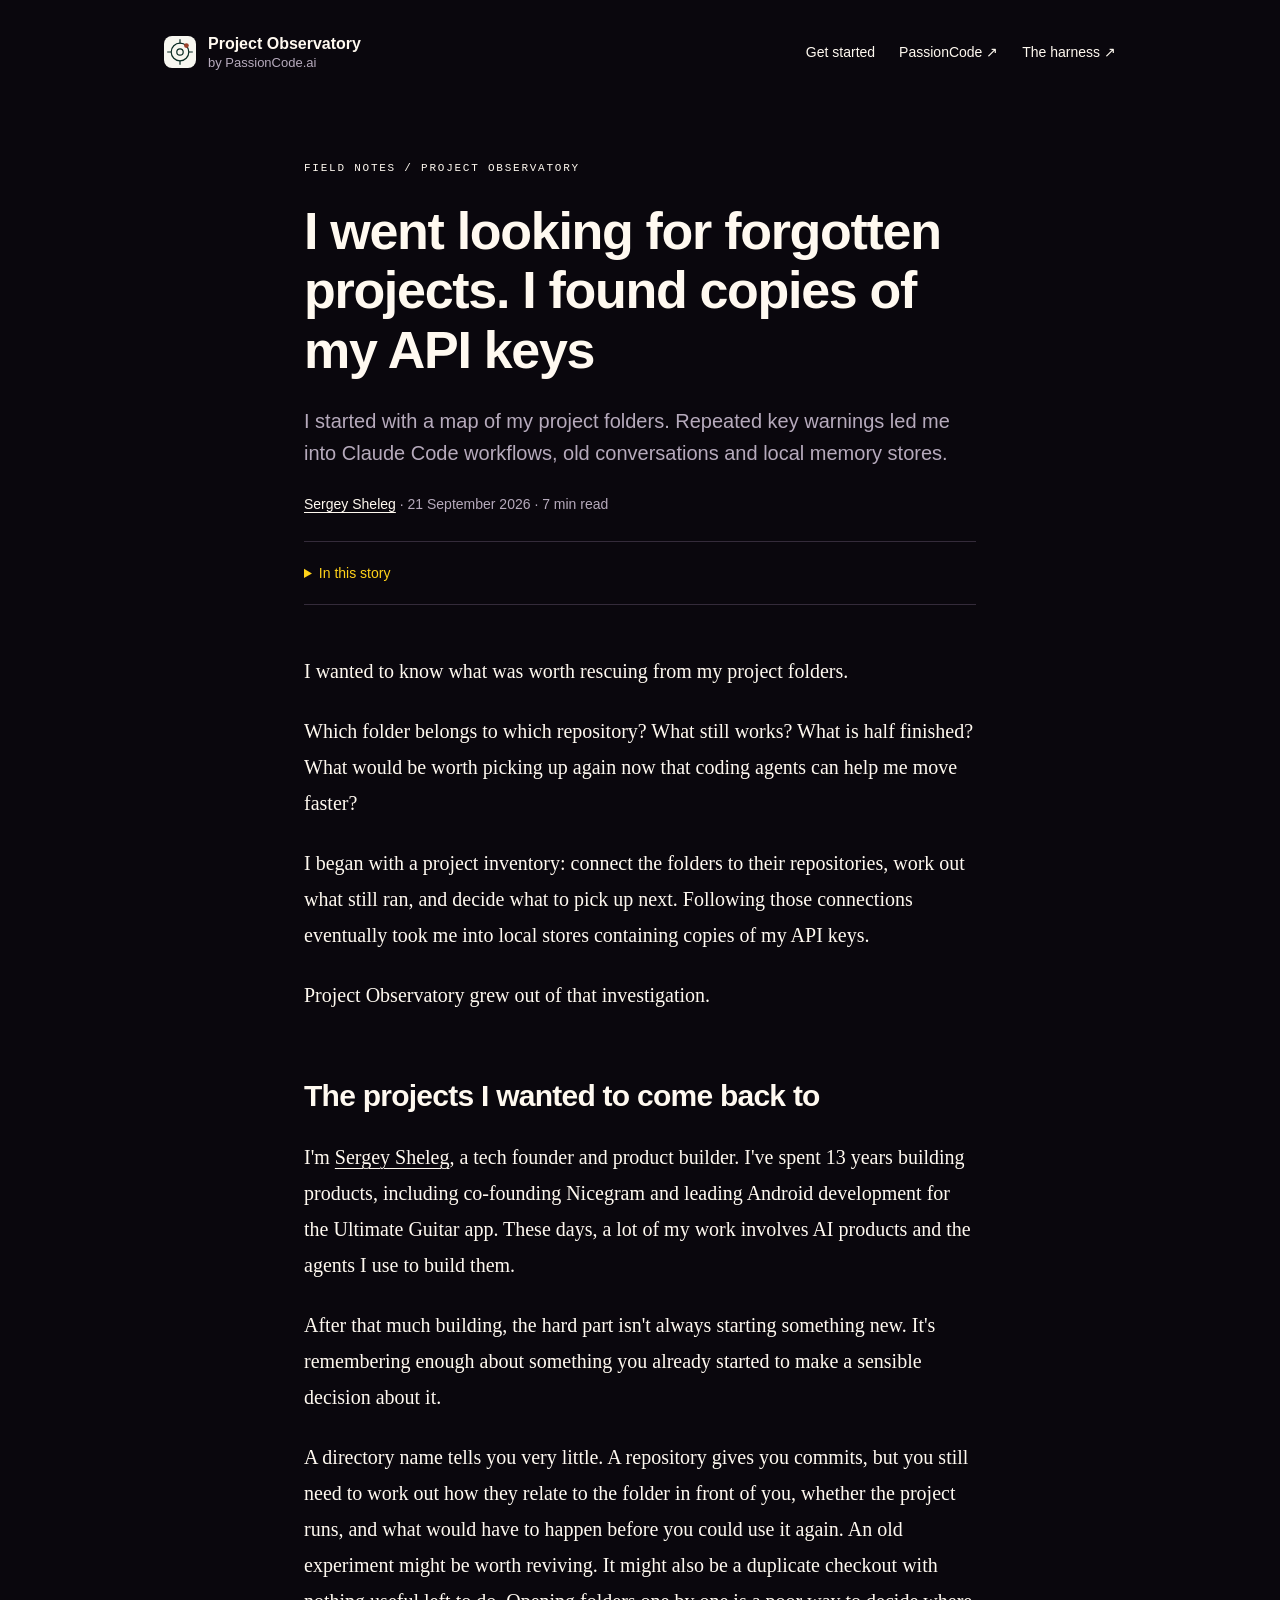
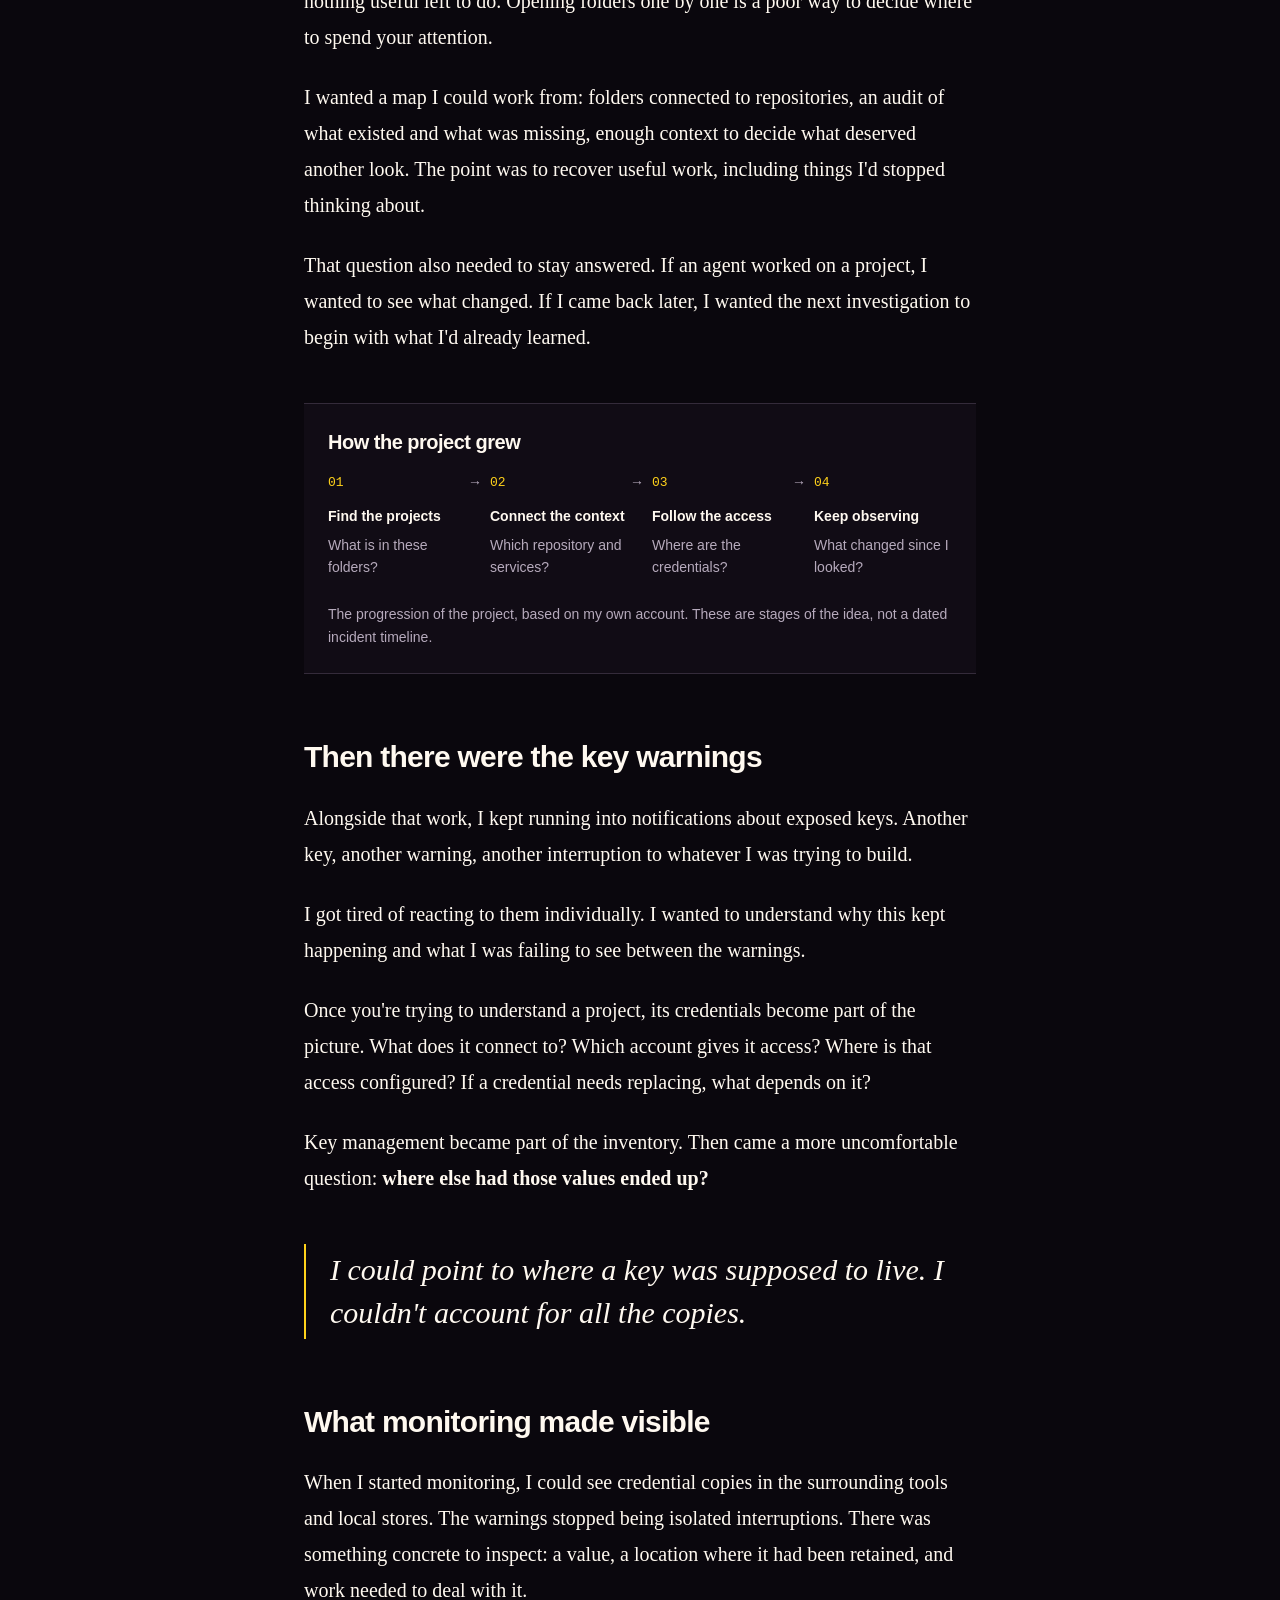
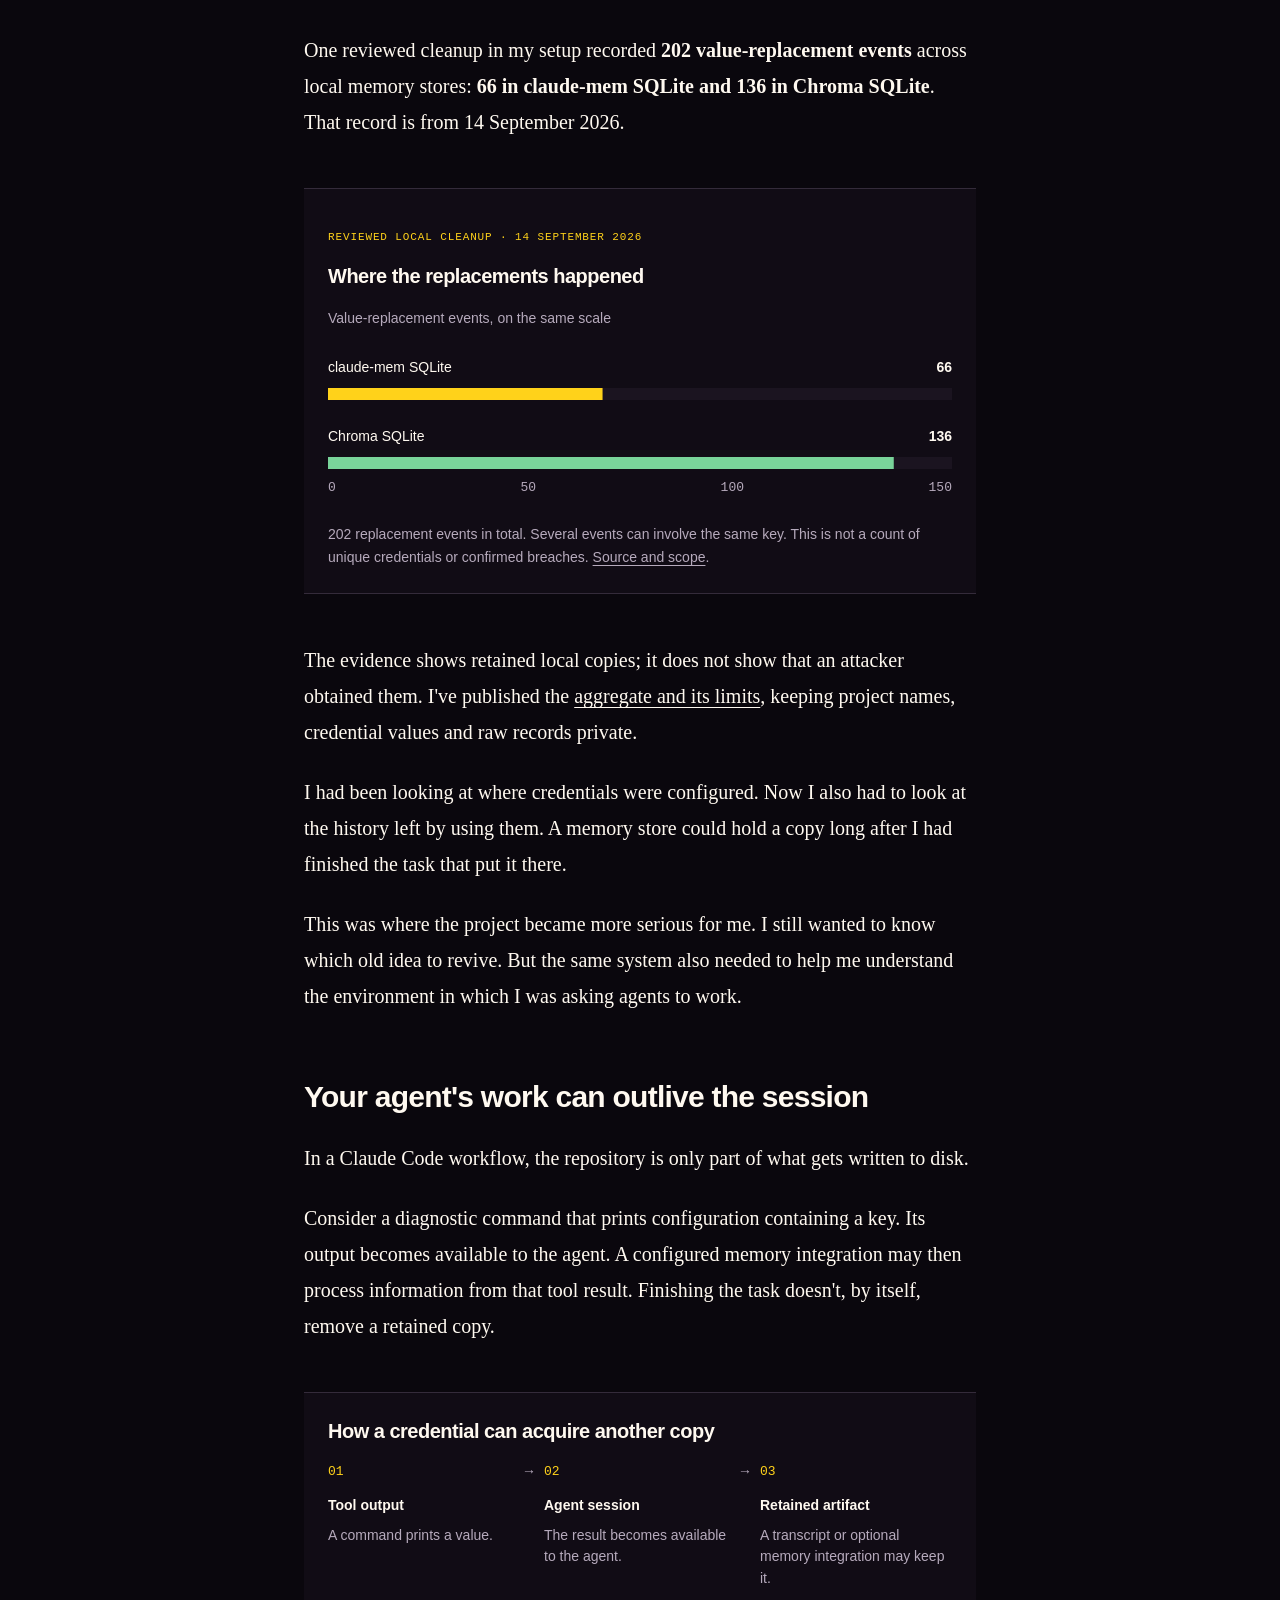
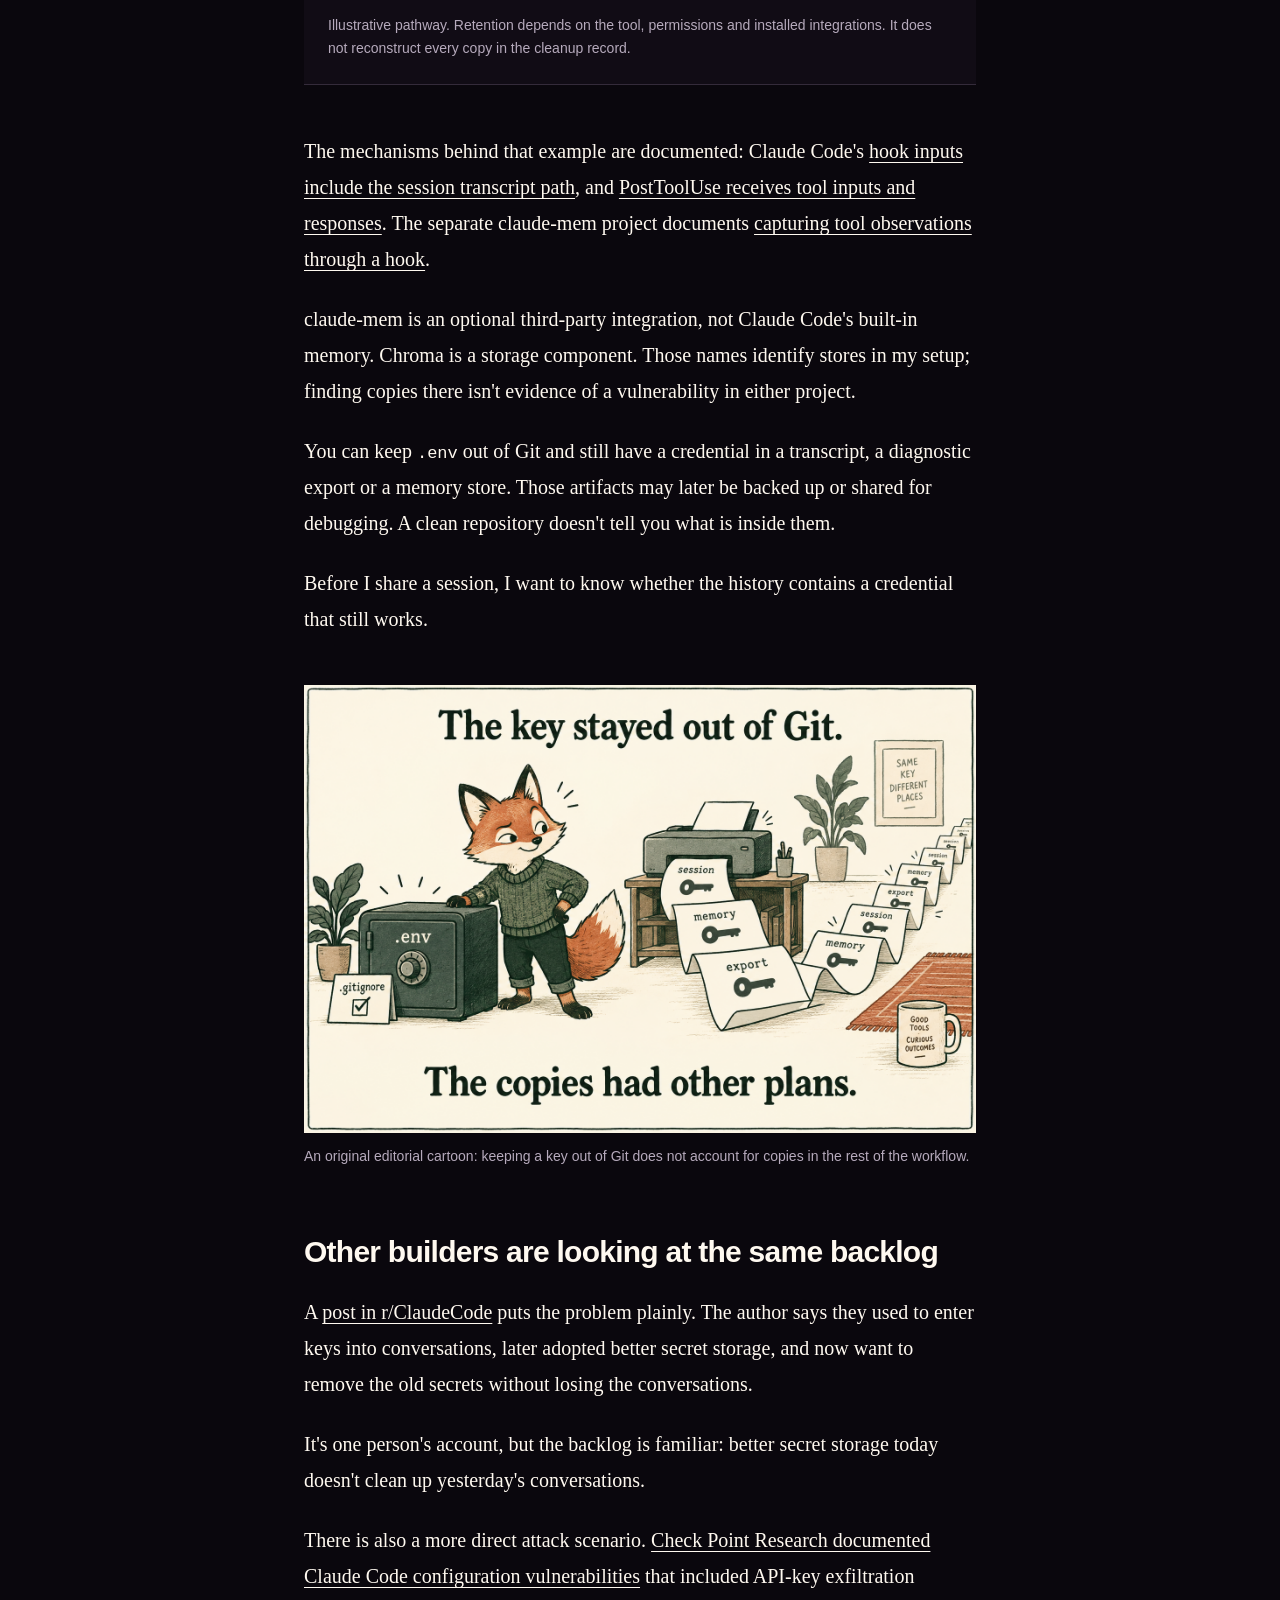
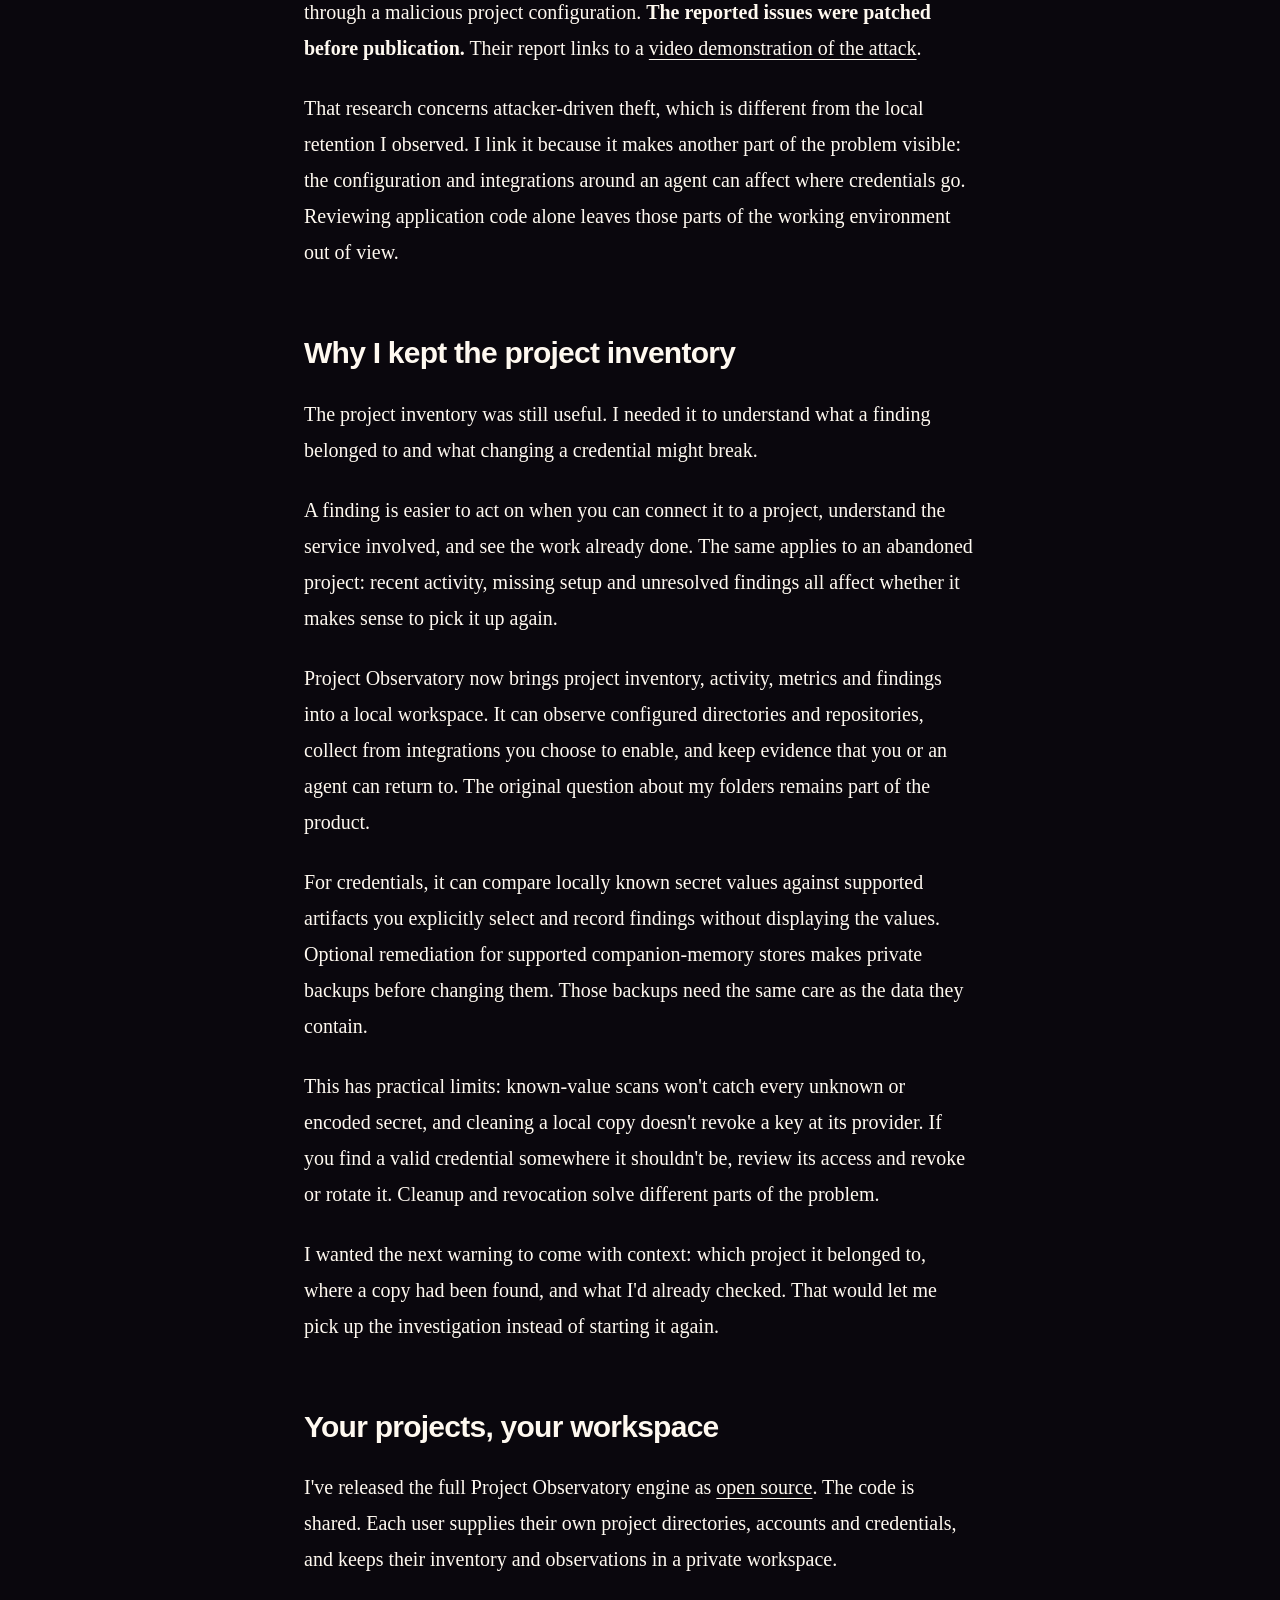
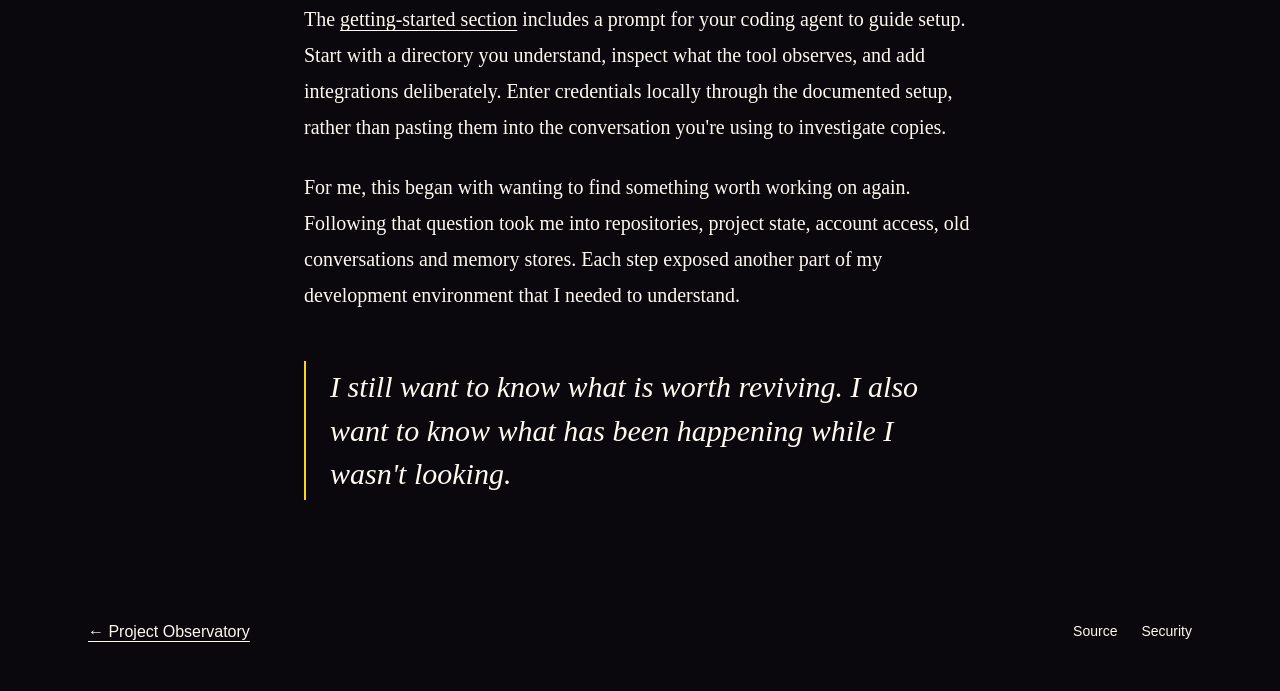
==== commit 675ea857: "Release 0.4.0: English and Russian dashboard, PassionCode design system, passioncode-ai home The das" ====
--- a/site/field-notes/index.html
+++ b/site/field-notes/index.html
@@ -1 +1 @@
-<!doctype html><html lang="en"><head><meta charset="utf-8"><meta name="viewport" content="width=device-width,initial-scale=1"><title>API key copies in agent workflows: my Observatory story</title><meta name="description" content="I wanted to map my project folders and find ideas worth reviving. Repeated key warnings led me into agent history, memory stores, and Project Observatory."><link rel="canonical" href="https://observatory.sshlg.me/field-notes/"><meta property="og:type" content="article"><meta property="og:title" content="I went looking for forgotten projects. I found copies of my API keys"><meta property="og:description" content="I wanted to map my project folders and find ideas worth reviving. Repeated key warnings led me into agent history, memory stores, and Project Observatory."><meta property="og:url" content="https://observatory.sshlg.me/field-notes/"><meta property="og:image" content="https://observatory.sshlg.me/assets/observatory-cover.png"><meta name="twitter:card" content="summary_large_image"><link rel="icon" href="../mark.svg"><link rel="stylesheet" href="../tokens.css?v=cd1070ac1a6c"><link rel="stylesheet" href="../style.css?v=ca2d82d621cc"><script type="application/ld+json">{"@context":"https://schema.org","@type":"BlogPosting","@id":"https://observatory.sshlg.me/field-notes/#article","headline":"I went looking for forgotten projects. I found copies of my API keys","description":"I started with a map of my project folders. Repeated key warnings led me into Claude Code workflows, old conversations and local memory stores.","datePublished":"2026-09-21","dateModified":"2026-09-21","author":{"@type":"Person","@id":"https://sshlg.me/#person","name":"Sergey Sheleg","url":"https://sshlg.me/"},"image":{"@type":"ImageObject","url":"https://observatory.sshlg.me/assets/observatory-cover.png","width":1672,"height":941},"mainEntityOfPage":"https://observatory.sshlg.me/field-notes/","isPartOf":{"@id":"https://observatory.sshlg.me/#website"},"inLanguage":"en","wordCount":1431,"about":[{"@type":"Thing","name":"API credential retention in agent workflows"},{"@type":"SoftwareApplication","name":"Project Observatory","url":"https://observatory.sshlg.me/"}]}</script><meta name="robots" content="index,follow,max-image-preview:large"><meta name="author" content="Sergey Sheleg"><meta property="og:site_name" content="Project Observatory"><meta property="og:image:alt" content="Project Observatory: an illustrated observation station connected to project cards."><meta property="og:image:width" content="1672"><meta property="og:image:height" content="941"><meta name="twitter:image" content="https://observatory.sshlg.me/assets/observatory-cover.png"><meta name="twitter:image:alt" content="Project Observatory: projects, signals, evidence."><script type="application/ld+json" id="site-entities">{"@context":"https://schema.org","@graph":[{"@type":"WebSite","@id":"https://observatory.sshlg.me/#website","name":"Project Observatory","url":"https://observatory.sshlg.me/"},{"@type":"Person","@id":"https://sshlg.me/#person","name":"Sergey Sheleg","url":"https://sshlg.me/"},{"@type":"WebPage","@id":"https://observatory.sshlg.me/field-notes/#webpage","url":"https://observatory.sshlg.me/field-notes/","name":"Project Observatory field notes","isPartOf":{"@id":"https://observatory.sshlg.me/#website"},"inLanguage":"en","author":{"@id":"https://sshlg.me/#person"}},{"@type":"BreadcrumbList","itemListElement":[{"@type":"ListItem","position":1,"name":"Project Observatory","item":"https://observatory.sshlg.me/"},{"@type":"ListItem","position":2,"name":"Field notes","item":"https://observatory.sshlg.me/field-notes/"}]}]}</script></head><body><a class="skip" href="#main">Skip to article</a><header class="article-shell"><a class="wordmark" href="../"><img src="../mark.svg" width="28" height="28" alt="">Project Observatory</a><nav aria-label="Main"><a href="../#start">Get started</a><a href="https://skills.sshlg.me/harness/">The harness ↗</a></nav></header><main id="main" class="article-shell"><article><div class="article-header"><p class="eyebrow">FIELD NOTES / PROJECT OBSERVATORY</p><h1>I went looking for forgotten projects. I found copies of my API keys</h1><p class="article-deck">I started with a map of my project folders. Repeated key warnings led me into Claude Code workflows, old conversations and local memory stores.</p><p class="article-meta"><a rel="author" href="https://sshlg.me/">Sergey Sheleg</a> · <time datetime="2026-09-21">21 September 2026</time> · 7 min read</p><details class="article-toc"><summary>In this story</summary><ol><li><a href="#the-projects-i-wanted-to-come-back-to">The projects I wanted to come back to</a></li><li><a href="#then-there-were-the-key-warnings">Then there were the key warnings</a></li><li><a href="#what-monitoring-made-visible">What monitoring made visible</a></li><li><a href="#your-agent-s-work-can-outlive-the-session">Your agent&#x27;s work can outlive the session</a></li><li><a href="#other-builders-are-looking-at-the-same-backlog">Other builders are looking at the same backlog</a></li><li><a href="#why-i-kept-the-project-inventory">Why I kept the project inventory</a></li><li><a href="#your-projects-your-workspace">Your projects, your workspace</a></li></ol></details></div><div class="article-body"><p>I wanted to know what was worth rescuing from my project folders.</p><p>Which folder belongs to which repository? What still works? What is half finished? What would be worth picking up again now that coding agents can help me move faster?</p><p>I began with a project inventory: connect the folders to their repositories, work out what still ran, and decide what to pick up next. Following those connections eventually took me into local stores containing copies of my API keys.</p><p>Project Observatory grew out of that investigation.</p><h2 id="the-projects-i-wanted-to-come-back-to">The projects I wanted to come back to</h2><p>I&#x27;m <a href="https://sshlg.me/">Sergey Sheleg</a>, a tech founder and product builder. I&#x27;ve spent 13 years building products, including co-founding Nicegram and leading Android development for the Ultimate Guitar app. These days, a lot of my work involves AI products and the agents I use to build them.</p><p>After that much building, the hard part isn&#x27;t always starting something new. It&#x27;s remembering enough about something you already started to make a sensible decision about it.</p><p>A directory name tells you very little. A repository gives you commits, but you still need to work out how they relate to the folder in front of you, whether the project runs, and what would have to happen before you could use it again. An old experiment might be worth reviving. It might also be a duplicate checkout with nothing useful left to do. Opening folders one by one is a poor way to decide where to spend your attention.</p><p>I wanted a map I could work from: folders connected to repositories, an audit of what existed and what was missing, enough context to decide what deserved another look. The point was to recover useful work, including things I&#x27;d stopped thinking about.</p><p>That question also needed to stay answered. If an agent worked on a project, I wanted to see what changed. If I came back later, I wanted the next investigation to begin with what I&#x27;d already learned.</p><figure class="editorial-figure flow-figure"><h3>How the project grew</h3><ol class="figure-flow"><li><strong>Find the projects</strong><span>What is in these folders?</span></li><li><strong>Connect the context</strong><span>Which repository and services?</span></li><li><strong>Follow the access</strong><span>Where are the credentials?</span></li><li><strong>Keep observing</strong><span>What changed since I looked?</span></li></ol><figcaption>The progression of the project, based on my own account. These are stages of the idea, not a dated incident timeline.</figcaption></figure><h2 id="then-there-were-the-key-warnings">Then there were the key warnings</h2><p>Alongside that work, I kept running into notifications about exposed keys. Another key, another warning, another interruption to whatever I was trying to build.</p><p>I got tired of reacting to them individually. I wanted to understand why this kept happening and what I was failing to see between the warnings.</p><p>Once you&#x27;re trying to understand a project, its credentials become part of the picture. What does it connect to? Which account gives it access? Where is that access configured? If a credential needs replacing, what depends on it?</p><p>Key management became part of the inventory. Then came a more uncomfortable question: <strong>where else had those values ended up?</strong></p><blockquote class="pullquote"><p>I could point to where a key was supposed to live. I couldn&#x27;t account for all the copies.</p></blockquote><h2 id="what-monitoring-made-visible">What monitoring made visible</h2><p>When I started monitoring, I could see credential copies in the surrounding tools and local stores. The warnings stopped being isolated interruptions. There was something concrete to inspect: a value, a location where it had been retained, and work needed to deal with it.</p><p>One reviewed cleanup in my setup recorded <strong>202 value-replacement events</strong> across local memory stores: <strong>66 in claude-mem SQLite and 136 in Chroma SQLite</strong>. That record is from 14 September 2026.</p><figure class="editorial-figure" id="cleanup-chart"><p class="figure-kicker">REVIEWED LOCAL CLEANUP · 14 SEPTEMBER 2026</p><h3>Where the replacements happened</h3><p class="figure-note">Value-replacement events, on the same scale</p><div class="bar-chart"><div class="bar-row"><div class="bar-label"><span>claude-mem SQLite</span><strong>66</strong></div><div class="bar-track" aria-hidden="true"><svg viewBox="0 0 150 8" preserveAspectRatio="none"><rect width="66" height="8"/></svg></div></div><div class="bar-row"><div class="bar-label"><span>Chroma SQLite</span><strong>136</strong></div><div class="bar-track" aria-hidden="true"><svg viewBox="0 0 150 8" preserveAspectRatio="none"><rect width="136" height="8"/></svg></div></div><div class="bar-axis" aria-hidden="true"><span>0</span><span>50</span><span>100</span><span>150</span></div></div><figcaption>202 replacement events in total. Several events can involve the same key. This is not a count of unique credentials or confirmed breaches. <a href="https://github.com/ssheleg/project-observatory-open-source/blob/main/docs/site/CASE-STUDY.md">Source and scope</a>.</figcaption></figure><p>The evidence shows retained local copies; it does not show that an attacker obtained them. I&#x27;ve published the <a href="https://github.com/ssheleg/project-observatory-open-source/blob/main/docs/site/CASE-STUDY.md">aggregate and its limits</a>, keeping project names, credential values and raw records private.</p><p>I had been looking at where credentials were configured. Now I also had to look at the history left by using them. A memory store could hold a copy long after I had finished the task that put it there.</p><p>This was where the project became more serious for me. I still wanted to know which old idea to revive. But the same system also needed to help me understand the environment in which I was asking agents to work.</p><h2 id="your-agent-s-work-can-outlive-the-session">Your agent&#x27;s work can outlive the session</h2><p>In a Claude Code workflow, the repository is only part of what gets written to disk.</p><p>Consider a diagnostic command that prints configuration containing a key. Its output becomes available to the agent. A configured memory integration may then process information from that tool result. Finishing the task doesn&#x27;t, by itself, remove a retained copy.</p><figure class="editorial-figure flow-figure"><h3>How a credential can acquire another copy</h3><ol class="figure-flow"><li><strong>Tool output</strong><span>A command prints a value.</span></li><li><strong>Agent session</strong><span>The result becomes available to the agent.</span></li><li><strong>Retained artifact</strong><span>A transcript or optional memory integration may keep it.</span></li></ol><figcaption>Illustrative pathway. Retention depends on the tool, permissions and installed integrations. It does not reconstruct every copy in the cleanup record.</figcaption></figure><p>The mechanisms behind that example are documented: Claude Code&#x27;s <a href="https://code.claude.com/docs/en/hooks#common-input-fields">hook inputs include the session transcript path</a>, and <a href="https://code.claude.com/docs/en/hooks#posttooluse">PostToolUse receives tool inputs and responses</a>. The separate claude-mem project documents <a href="https://docs.claude-mem.ai/architecture/hooks#stage-3-posttooluse">capturing tool observations through a hook</a>.</p><p>claude-mem is an optional third-party integration, not Claude Code&#x27;s built-in memory. Chroma is a storage component. Those names identify stores in my setup; finding copies there isn&#x27;t evidence of a vulnerability in either project.</p><p>You can keep <code>.env</code> out of Git and still have a credential in a transcript, a diagnostic export or a memory store. Those artifacts may later be backed up or shared for debugging. A clean repository doesn&#x27;t tell you what is inside them.</p><p>Before I share a session, I want to know whether the history contains a credential that still works.</p><figure class="editorial-figure cartoon"><img src="../assets/credential-copies-cartoon.png" width="1536" height="1024" loading="lazy" decoding="async" alt="A fox guards an .env safe while a printer makes key copies labelled session, memory and export. The key stayed out of Git. The copies had other plans."><figcaption>An original editorial cartoon: keeping a key out of Git does not account for copies in the rest of the workflow.</figcaption></figure><h2 id="other-builders-are-looking-at-the-same-backlog">Other builders are looking at the same backlog</h2><p>A <a href="https://www.reddit.com/r/ClaudeCode/comments/1tjj77i/what_is_a_good_way_to_clean_up_keyssecrets_from/">post in r/ClaudeCode</a> puts the problem plainly. The author says they used to enter keys into conversations, later adopted better secret storage, and now want to remove the old secrets without losing the conversations.</p><p>It&#x27;s one person&#x27;s account, but the backlog is familiar: better secret storage today doesn&#x27;t clean up yesterday&#x27;s conversations.</p><p>There is also a more direct attack scenario. <a href="https://research.checkpoint.com/2026/rce-and-api-token-exfiltration-through-claude-code-project-files-cve-2025-59536/">Check Point Research documented Claude Code configuration vulnerabilities</a> that included API-key exfiltration through a malicious project configuration. <strong>The reported issues were patched before publication.</strong> Their report links to a <a href="https://www.youtube.com/watch?v=jMeeVxqU3hY">video demonstration of the attack</a>.</p><p>That research concerns attacker-driven theft, which is different from the local retention I observed. I link it because it makes another part of the problem visible: the configuration and integrations around an agent can affect where credentials go. Reviewing application code alone leaves those parts of the working environment out of view.</p><h2 id="why-i-kept-the-project-inventory">Why I kept the project inventory</h2><p>The project inventory was still useful. I needed it to understand what a finding belonged to and what changing a credential might break.</p><p>A finding is easier to act on when you can connect it to a project, understand the service involved, and see the work already done. The same applies to an abandoned project: recent activity, missing setup and unresolved findings all affect whether it makes sense to pick it up again.</p><p>Project Observatory now brings project inventory, activity, metrics and findings into a local workspace. It can observe configured directories and repositories, collect from integrations you choose to enable, and keep evidence that you or an agent can return to. The original question about my folders remains part of the product.</p><p>For credentials, it can compare locally known secret values against supported artifacts you explicitly select and record findings without displaying the values. Optional remediation for supported companion-memory stores makes private backups before changing them. Those backups need the same care as the data they contain.</p><p>This has practical limits: known-value scans won&#x27;t catch every unknown or encoded secret, and cleaning a local copy doesn&#x27;t revoke a key at its provider. If you find a valid credential somewhere it shouldn&#x27;t be, review its access and revoke or rotate it. Cleanup and revocation solve different parts of the problem.</p><p>I wanted the next warning to come with context: which project it belonged to, where a copy had been found, and what I&#x27;d already checked. That would let me pick up the investigation instead of starting it again.</p><h2 id="your-projects-your-workspace">Your projects, your workspace</h2><p>I&#x27;ve released the full Project Observatory engine as <a href="https://github.com/ssheleg/project-observatory-open-source">open source</a>. The code is shared. Each user supplies their own project directories, accounts and credentials, and keeps their inventory and observations in a private workspace.</p><p>The <a href="https://observatory.sshlg.me/#start">getting-started section</a> includes a prompt for your coding agent to guide setup. Start with a directory you understand, inspect what the tool observes, and add integrations deliberately. Enter credentials locally through the documented setup, rather than pasting them into the conversation you&#x27;re using to investigate copies.</p><p>For me, this began with wanting to find something worth working on again. Following that question took me into repositories, project state, account access, old conversations and memory stores. Each step exposed another part of my development environment that I needed to understand.</p><blockquote class="pullquote"><p>I still want to know what is worth reviving. I also want to know what has been happening while I wasn&#x27;t looking.</p></blockquote></div></article></main><footer class="sheet"><a href="../">← Project Observatory</a><nav aria-label="Footer"><a href="https://github.com/ssheleg/project-observatory-open-source">Source</a><a href="https://github.com/ssheleg/project-observatory-open-source/blob/main/SECURITY.md">Security</a></nav></footer></body></html>
+<!doctype html><html lang="en"><head><meta charset="utf-8"><meta name="viewport" content="width=device-width,initial-scale=1"><title>API key copies in agent workflows: my Observatory story</title><meta name="description" content="I wanted to map my project folders and find ideas worth reviving. Repeated key warnings led me into agent history, memory stores, and Project Observatory."><link rel="canonical" href="https://observatory.sshlg.me/field-notes/"><meta property="og:type" content="article"><meta property="og:title" content="I went looking for forgotten projects. I found copies of my API keys"><meta property="og:description" content="I wanted to map my project folders and find ideas worth reviving. Repeated key warnings led me into agent history, memory stores, and Project Observatory."><meta property="og:url" content="https://observatory.sshlg.me/field-notes/"><meta property="og:image" content="https://observatory.sshlg.me/assets/observatory-cover.png"><meta name="twitter:card" content="summary_large_image"><link rel="icon" href="../mark.svg"><link rel="stylesheet" href="../tokens.css?v=4c1dd35cdb9b"><link rel="stylesheet" href="../style.css?v=104e73379b03"><script type="application/ld+json">{"@context":"https://schema.org","@type":"BlogPosting","@id":"https://observatory.sshlg.me/field-notes/#article","headline":"I went looking for forgotten projects. I found copies of my API keys","description":"I started with a map of my project folders. Repeated key warnings led me into Claude Code workflows, old conversations and local memory stores.","datePublished":"2026-09-21","dateModified":"2026-09-21","author":{"@type":"Person","@id":"https://sshlg.me/#person","name":"Sergey Sheleg","url":"https://sshlg.me/"},"image":{"@type":"ImageObject","url":"https://observatory.sshlg.me/assets/observatory-cover.png","width":1672,"height":941},"mainEntityOfPage":"https://observatory.sshlg.me/field-notes/","isPartOf":{"@id":"https://observatory.sshlg.me/#website"},"inLanguage":"en","wordCount":1431,"about":[{"@type":"Thing","name":"API credential retention in agent workflows"},{"@type":"SoftwareApplication","name":"Project Observatory","url":"https://observatory.sshlg.me/"}]}</script><meta name="robots" content="index,follow,max-image-preview:large"><meta name="author" content="Sergey Sheleg"><meta property="og:site_name" content="Project Observatory"><meta property="og:image:alt" content="Project Observatory: an illustrated observation station connected to project cards."><meta property="og:image:width" content="1672"><meta property="og:image:height" content="941"><meta name="twitter:image" content="https://observatory.sshlg.me/assets/observatory-cover.png"><meta name="twitter:image:alt" content="Project Observatory: projects, signals, evidence."><script type="application/ld+json" id="site-entities">{"@context":"https://schema.org","@graph":[{"@type":"WebSite","@id":"https://observatory.sshlg.me/#website","name":"Project Observatory","url":"https://observatory.sshlg.me/"},{"@type":"Person","@id":"https://sshlg.me/#person","name":"Sergey Sheleg","url":"https://sshlg.me/"},{"@type":"WebPage","@id":"https://observatory.sshlg.me/field-notes/#webpage","url":"https://observatory.sshlg.me/field-notes/","name":"Project Observatory field notes","isPartOf":{"@id":"https://observatory.sshlg.me/#website"},"inLanguage":"en","author":{"@id":"https://sshlg.me/#person"}},{"@type":"BreadcrumbList","itemListElement":[{"@type":"ListItem","position":1,"name":"Project Observatory","item":"https://observatory.sshlg.me/"},{"@type":"ListItem","position":2,"name":"Field notes","item":"https://observatory.sshlg.me/field-notes/"}]}]}</script></head><body><a class="skip" href="#main">Skip to article</a><header class="article-shell"><a class="wordmark" href="../"><img src="../mark.svg" width="32" height="32" alt=""><span class="wordmark-name">Project Observatory<small>by PassionCode.ai</small></span></a><nav aria-label="Main"><a href="../#start">Get started</a><a href="https://passioncode.ai/">PassionCode ↗</a><a href="https://skills.sshlg.me/harness/">The harness ↗</a></nav></header><main id="main" class="article-shell"><article><div class="article-header"><p class="eyebrow">FIELD NOTES / PROJECT OBSERVATORY</p><h1>I went looking for forgotten projects. I found copies of my API keys</h1><p class="article-deck">I started with a map of my project folders. Repeated key warnings led me into Claude Code workflows, old conversations and local memory stores.</p><p class="article-meta"><a rel="author" href="https://sshlg.me/">Sergey Sheleg</a> · <time datetime="2026-09-21">21 September 2026</time> · 7 min read</p><details class="article-toc"><summary>In this story</summary><ol><li><a href="#the-projects-i-wanted-to-come-back-to">The projects I wanted to come back to</a></li><li><a href="#then-there-were-the-key-warnings">Then there were the key warnings</a></li><li><a href="#what-monitoring-made-visible">What monitoring made visible</a></li><li><a href="#your-agent-s-work-can-outlive-the-session">Your agent&#x27;s work can outlive the session</a></li><li><a href="#other-builders-are-looking-at-the-same-backlog">Other builders are looking at the same backlog</a></li><li><a href="#why-i-kept-the-project-inventory">Why I kept the project inventory</a></li><li><a href="#your-projects-your-workspace">Your projects, your workspace</a></li></ol></details></div><div class="article-body"><p>I wanted to know what was worth rescuing from my project folders.</p><p>Which folder belongs to which repository? What still works? What is half finished? What would be worth picking up again now that coding agents can help me move faster?</p><p>I began with a project inventory: connect the folders to their repositories, work out what still ran, and decide what to pick up next. Following those connections eventually took me into local stores containing copies of my API keys.</p><p>Project Observatory grew out of that investigation.</p><h2 id="the-projects-i-wanted-to-come-back-to">The projects I wanted to come back to</h2><p>I&#x27;m <a href="https://sshlg.me/">Sergey Sheleg</a>, a tech founder and product builder. I&#x27;ve spent 13 years building products, including co-founding Nicegram and leading Android development for the Ultimate Guitar app. These days, a lot of my work involves AI products and the agents I use to build them.</p><p>After that much building, the hard part isn&#x27;t always starting something new. It&#x27;s remembering enough about something you already started to make a sensible decision about it.</p><p>A directory name tells you very little. A repository gives you commits, but you still need to work out how they relate to the folder in front of you, whether the project runs, and what would have to happen before you could use it again. An old experiment might be worth reviving. It might also be a duplicate checkout with nothing useful left to do. Opening folders one by one is a poor way to decide where to spend your attention.</p><p>I wanted a map I could work from: folders connected to repositories, an audit of what existed and what was missing, enough context to decide what deserved another look. The point was to recover useful work, including things I&#x27;d stopped thinking about.</p><p>That question also needed to stay answered. If an agent worked on a project, I wanted to see what changed. If I came back later, I wanted the next investigation to begin with what I&#x27;d already learned.</p><figure class="editorial-figure flow-figure"><h3>How the project grew</h3><ol class="figure-flow"><li><strong>Find the projects</strong><span>What is in these folders?</span></li><li><strong>Connect the context</strong><span>Which repository and services?</span></li><li><strong>Follow the access</strong><span>Where are the credentials?</span></li><li><strong>Keep observing</strong><span>What changed since I looked?</span></li></ol><figcaption>The progression of the project, based on my own account. These are stages of the idea, not a dated incident timeline.</figcaption></figure><h2 id="then-there-were-the-key-warnings">Then there were the key warnings</h2><p>Alongside that work, I kept running into notifications about exposed keys. Another key, another warning, another interruption to whatever I was trying to build.</p><p>I got tired of reacting to them individually. I wanted to understand why this kept happening and what I was failing to see between the warnings.</p><p>Once you&#x27;re trying to understand a project, its credentials become part of the picture. What does it connect to? Which account gives it access? Where is that access configured? If a credential needs replacing, what depends on it?</p><p>Key management became part of the inventory. Then came a more uncomfortable question: <strong>where else had those values ended up?</strong></p><blockquote class="pullquote"><p>I could point to where a key was supposed to live. I couldn&#x27;t account for all the copies.</p></blockquote><h2 id="what-monitoring-made-visible">What monitoring made visible</h2><p>When I started monitoring, I could see credential copies in the surrounding tools and local stores. The warnings stopped being isolated interruptions. There was something concrete to inspect: a value, a location where it had been retained, and work needed to deal with it.</p><p>One reviewed cleanup in my setup recorded <strong>202 value-replacement events</strong> across local memory stores: <strong>66 in claude-mem SQLite and 136 in Chroma SQLite</strong>. That record is from 14 September 2026.</p><figure class="editorial-figure" id="cleanup-chart"><p class="figure-kicker">REVIEWED LOCAL CLEANUP · 14 SEPTEMBER 2026</p><h3>Where the replacements happened</h3><p class="figure-note">Value-replacement events, on the same scale</p><div class="bar-chart"><div class="bar-row"><div class="bar-label"><span>claude-mem SQLite</span><strong>66</strong></div><div class="bar-track" aria-hidden="true"><svg viewBox="0 0 150 8" preserveAspectRatio="none"><rect width="66" height="8"/></svg></div></div><div class="bar-row"><div class="bar-label"><span>Chroma SQLite</span><strong>136</strong></div><div class="bar-track" aria-hidden="true"><svg viewBox="0 0 150 8" preserveAspectRatio="none"><rect width="136" height="8"/></svg></div></div><div class="bar-axis" aria-hidden="true"><span>0</span><span>50</span><span>100</span><span>150</span></div></div><figcaption>202 replacement events in total. Several events can involve the same key. This is not a count of unique credentials or confirmed breaches. <a href="https://github.com/ssheleg/project-observatory-dashboard/blob/main/docs/site/CASE-STUDY.md">Source and scope</a>.</figcaption></figure><p>The evidence shows retained local copies; it does not show that an attacker obtained them. I&#x27;ve published the <a href="https://github.com/passioncode-ai/project-observatory-dashboard/blob/main/docs/site/CASE-STUDY.md">aggregate and its limits</a>, keeping project names, credential values and raw records private.</p><p>I had been looking at where credentials were configured. Now I also had to look at the history left by using them. A memory store could hold a copy long after I had finished the task that put it there.</p><p>This was where the project became more serious for me. I still wanted to know which old idea to revive. But the same system also needed to help me understand the environment in which I was asking agents to work.</p><h2 id="your-agent-s-work-can-outlive-the-session">Your agent&#x27;s work can outlive the session</h2><p>In a Claude Code workflow, the repository is only part of what gets written to disk.</p><p>Consider a diagnostic command that prints configuration containing a key. Its output becomes available to the agent. A configured memory integration may then process information from that tool result. Finishing the task doesn&#x27;t, by itself, remove a retained copy.</p><figure class="editorial-figure flow-figure"><h3>How a credential can acquire another copy</h3><ol class="figure-flow"><li><strong>Tool output</strong><span>A command prints a value.</span></li><li><strong>Agent session</strong><span>The result becomes available to the agent.</span></li><li><strong>Retained artifact</strong><span>A transcript or optional memory integration may keep it.</span></li></ol><figcaption>Illustrative pathway. Retention depends on the tool, permissions and installed integrations. It does not reconstruct every copy in the cleanup record.</figcaption></figure><p>The mechanisms behind that example are documented: Claude Code&#x27;s <a href="https://code.claude.com/docs/en/hooks#common-input-fields">hook inputs include the session transcript path</a>, and <a href="https://code.claude.com/docs/en/hooks#posttooluse">PostToolUse receives tool inputs and responses</a>. The separate claude-mem project documents <a href="https://docs.claude-mem.ai/architecture/hooks#stage-3-posttooluse">capturing tool observations through a hook</a>.</p><p>claude-mem is an optional third-party integration, not Claude Code&#x27;s built-in memory. Chroma is a storage component. Those names identify stores in my setup; finding copies there isn&#x27;t evidence of a vulnerability in either project.</p><p>You can keep <code>.env</code> out of Git and still have a credential in a transcript, a diagnostic export or a memory store. Those artifacts may later be backed up or shared for debugging. A clean repository doesn&#x27;t tell you what is inside them.</p><p>Before I share a session, I want to know whether the history contains a credential that still works.</p><figure class="editorial-figure cartoon"><img src="../assets/credential-copies-cartoon.png" width="1536" height="1024" loading="lazy" decoding="async" alt="A fox guards an .env safe while a printer makes key copies labelled session, memory and export. The key stayed out of Git. The copies had other plans."><figcaption>An original editorial cartoon: keeping a key out of Git does not account for copies in the rest of the workflow.</figcaption></figure><h2 id="other-builders-are-looking-at-the-same-backlog">Other builders are looking at the same backlog</h2><p>A <a href="https://www.reddit.com/r/ClaudeCode/comments/1tjj77i/what_is_a_good_way_to_clean_up_keyssecrets_from/">post in r/ClaudeCode</a> puts the problem plainly. The author says they used to enter keys into conversations, later adopted better secret storage, and now want to remove the old secrets without losing the conversations.</p><p>It&#x27;s one person&#x27;s account, but the backlog is familiar: better secret storage today doesn&#x27;t clean up yesterday&#x27;s conversations.</p><p>There is also a more direct attack scenario. <a href="https://research.checkpoint.com/2026/rce-and-api-token-exfiltration-through-claude-code-project-files-cve-2025-59536/">Check Point Research documented Claude Code configuration vulnerabilities</a> that included API-key exfiltration through a malicious project configuration. <strong>The reported issues were patched before publication.</strong> Their report links to a <a href="https://www.youtube.com/watch?v=jMeeVxqU3hY">video demonstration of the attack</a>.</p><p>That research concerns attacker-driven theft, which is different from the local retention I observed. I link it because it makes another part of the problem visible: the configuration and integrations around an agent can affect where credentials go. Reviewing application code alone leaves those parts of the working environment out of view.</p><h2 id="why-i-kept-the-project-inventory">Why I kept the project inventory</h2><p>The project inventory was still useful. I needed it to understand what a finding belonged to and what changing a credential might break.</p><p>A finding is easier to act on when you can connect it to a project, understand the service involved, and see the work already done. The same applies to an abandoned project: recent activity, missing setup and unresolved findings all affect whether it makes sense to pick it up again.</p><p>Project Observatory now brings project inventory, activity, metrics and findings into a local workspace. It can observe configured directories and repositories, collect from integrations you choose to enable, and keep evidence that you or an agent can return to. The original question about my folders remains part of the product.</p><p>For credentials, it can compare locally known secret values against supported artifacts you explicitly select and record findings without displaying the values. Optional remediation for supported companion-memory stores makes private backups before changing them. Those backups need the same care as the data they contain.</p><p>This has practical limits: known-value scans won&#x27;t catch every unknown or encoded secret, and cleaning a local copy doesn&#x27;t revoke a key at its provider. If you find a valid credential somewhere it shouldn&#x27;t be, review its access and revoke or rotate it. Cleanup and revocation solve different parts of the problem.</p><p>I wanted the next warning to come with context: which project it belonged to, where a copy had been found, and what I&#x27;d already checked. That would let me pick up the investigation instead of starting it again.</p><h2 id="your-projects-your-workspace">Your projects, your workspace</h2><p>I&#x27;ve released the full Project Observatory engine as <a href="https://github.com/passioncode-ai/project-observatory-dashboard">open source</a>. The code is shared. Each user supplies their own project directories, accounts and credentials, and keeps their inventory and observations in a private workspace.</p><p>The <a href="https://observatory.sshlg.me/#start">getting-started section</a> includes a prompt for your coding agent to guide setup. Start with a directory you understand, inspect what the tool observes, and add integrations deliberately. Enter credentials locally through the documented setup, rather than pasting them into the conversation you&#x27;re using to investigate copies.</p><p>For me, this began with wanting to find something worth working on again. Following that question took me into repositories, project state, account access, old conversations and memory stores. Each step exposed another part of my development environment that I needed to understand.</p><blockquote class="pullquote"><p>I still want to know what is worth reviving. I also want to know what has been happening while I wasn&#x27;t looking.</p></blockquote></div></article></main><footer class="sheet"><a href="../">← Project Observatory</a><nav aria-label="Footer"><a href="https://github.com/passioncode-ai/project-observatory-dashboard">Source</a><a href="https://github.com/passioncode-ai/project-observatory-dashboard/blob/main/SECURITY.md">Security</a></nav></footer></body></html>
--- a/site/tokens.css
+++ b/site/tokens.css
@@ -1,159 +1,130 @@
-/* SHELEG Design — Field Notes token layer (open-source developer tools,
-   sold on auditability rather than power).
-   Copy verbatim; consume only var(--…) in components.
-
-   The page is ONE sheet of warm paper with rules drawn on it. Sections are
-   separated by a hairline, never by flipping the background. The only dark
-   surface is the hero, and it dissolves INTO the paper rather than ending
-   against it.
-
-   Extracted from graphify.com on 2026-08-04 by reading its live computed
-   styles. Where this file diverges from the reference it says so in a comment
-   and gives the measured reason — four such corrections, all in §CONTRAST
-   and §DARK. */
-
-:root {
-  color-scheme: light; /* per theme, never "light dark" — the reference sets
-                          none at all, so UA controls follow the OS while the
-                          page follows the class. */
-
-  /* ---- The paper ------------------------------------------------------- */
-  --bg: #f8f7f0; /* warm off-white with a green cast */
-  --surface: #fdfcf6; /* card / popover — a lighter sheet */
-  --surface-2: #edeee2; /* the section wash; used at 40% and 20% opacity */
-  --surface-3: #e8ebdd; /* the deepest paper step */
-  --line: #e0e2d3; /* THE hairline — this token does the composition */
-  --line-strong: #dcdecd; /* inputs, one step down */
-
-  /* ---- Ink ------------------------------------------------------------- */
-  --ink: #16211b; /* near-black, green-cast — 15.4:1 on --bg */
-  --ink-2: #232a24; /* on --surface-2 */
-  --ink-soft: #626b60; /* 5.2:1 on --bg — passes AA, so it MAY carry body copy */
-  --on-ink: #f8f7f0; /* the label on an ink fill */
-
-  /* ---- Brand: rust ink on paper ---------------------------------------- */
-  --brand: #9a3f28; /* 6.3:1 on --bg — safe as text on the paper */
-  --brand-ink: #8f3f1f; /* 6.8:1 on --bg — the text-safe rust */
-  --brand-soft: #e8cbb8; /* the rust wash (selected chip) */
-  --on-brand: #f8f4ef; /* 6.2:1 on --brand */
-  /* The light brand is 2.3:1 on the hero's top stop and 1.4:1 in its middle.
-     Any brand-coloured text on a dark surface uses THIS instead — 4.8:1. */
-  --brand-on-dark: #cf7a52;
-
-  /* ---- Provenance: the three states of a claim -------------------------- */
-  /* The pack's reason to exist. A claim is shown with its epistemic status as
-     a readable label, never as a confidence number. Each state ships a fill,
-     a text-safe ink, and a wash. */
-  --verify: #0e9e76; /* 3.2:1 on --bg — a FILL and large-text colour ONLY */
-  --verify-ink: #0a7558; /* 5.3:1 on --bg — the label colour */
-  --verify-soft: #d6f1e7;
-  --witness: #b3402a; /* 5.3:1 on --bg */
-  --witness-ink: #9a3016; /* 7.0:1 on --bg */
-  --witness-soft: #f4ded4;
-  /* [EXTRACTED] → --verify-ink · [INFERRED] → --brand-ink ·
-     [AMBIGUOUS] → --witness-ink.  The third mapping was not rendered on the
-     reference at capture time; it is inferred from the token set, and this
-     comment is the pack practising its own rule.
-     Measured on these values with the gate's OKLab metric:
-     --brand-ink and --witness-ink are one hue family — 3.2 apart at full
-     colour, 0.8 under deuteranopia — so the state is told apart by the
-     bracketed word and its border, never by colour alone. A dot, a chart
-     series or a legend keyed on these three is unreadable; see Bans. */
-  --danger: #c0442e; /* 4.8:1 on --bg — destructive. One hue family with --witness
-     (2.8 apart, 1.2 apart in the dark theme): told apart by form, a filled control,
-     never an inline tag. The reference's own values; not re-stepped here. */
-
-  /* ---- App surfaces (see the pack's Register: workbench stays the default
-     for neutral product UI; this layer is for a console that must read as the
-     same paper as the marketing site). The reference's sidebar family drifts
-     browner than its page family and rings violet; both are reconciled here to
-     the page's own neutrals and the brand. */
-  --sidebar: #fffdf9;
-  --sidebar-surface: #f1ece3;
-  --sidebar-line: #e8e1d5;
-  --sidebar-ink: #1b1714;
-  --on-sidebar: #faf7f2;
-
-  /* ---- Charts: rust → teal, and nothing from another system ------------- */
-  --chart-1: #9a3f28;
-  --chart-2: #0e9e76;
-  --chart-3: #f0603c;
-  --chart-4: #b0563a;
-  --chart-5: #6f8f5e; /* the reference ships #3b82f6 here — an unrelated blue
-                         in a palette that otherwise runs rust to teal. */
-
-  /* ---- The dawn: the hero's eight stops --------------------------------- */
-  /* The dark has no edge. It resolves into --bg at 100%. */
-  --dawn-1: #062a22;
-  --dawn-2: #0a3f31;
-  --dawn-3: #124f3c;
-  --dawn-4: #1e6149;
-  --dawn-5: #4f8a68; /* white body copy is 4.1:1 here — content must END
-                        before the gradient reaches this stop. */
-  --dawn-6: #a8c9ad;
-  --dawn-7: #e9ecdf;
-  --hero-dawn: linear-gradient(
-    var(--dawn-1) 0%,
-    var(--dawn-2) 35%,
-    var(--dawn-3) 60%,
-    var(--dawn-4) 74%,
-    var(--dawn-5) 85%,
-    var(--dawn-6) 93%,
-    var(--dawn-7) 98%,
-    var(--bg) 100%
-  );
-  --hero-vignette: radial-gradient(
-    72% 58% at 32% 42%,
-    rgba(4, 30, 23, 0.28),
-    transparent 74%
-  );
-  /* Film grain, inline so it costs no request. */
-  --grain: url("data:image/svg+xml,%3Csvg xmlns='http://www.w3.org/2000/svg' width='150' height='150'%3E%3Cfilter id='g'%3E%3CfeTurbulence type='fractalNoise' baseFrequency='0.82' numOctaves='3'/%3E%3C/filter%3E%3Crect width='150' height='150' filter='url(%23g)' opacity='0.5'/%3E%3C/svg%3E");
-  --grain-opacity: 0.06;
-  /* The ambient layer is NOTATION, not particles: mathematical and logical
-     glyphs at this opacity, a few of which flip to --verify (see --dur-sym). */
-  --sym-op: 0.14;
-
-  /* ---- One dark family, not three -------------------------------------- */
-  /* The reference paints three unrelated dark palettes: a warm-brown theme, a
-     forest band, and a navy terminal. This pack keeps the forest — it is the
-     hero's own gradient and the only one the page argues for. */
-  --deep: #072820; /* [CORRECTED 2026-08-08] this said "full-bleed dark band",
-                      which names the one thing the pack's Bans forbid. It is
-                      the dawn's darkest step, and it is legal only on a
-                      BOUNDED dark surface. Nothing consumes it directly today;
-                      --deep-2 and --deep-3 below are the terminal. */
-  --deep-2: #0b332a; /* the terminal's header bar */
-  --deep-3: #041d17; /* the terminal body — a darker step of the SAME family,
-                        where the reference switches to navy #0b101d */
-  --on-deep: #e9e2d6;
-  --line-on-deep: rgba(255, 255, 255, 0.1);
-  --line-on-deep-strong: rgba(255, 255, 255, 0.2);
-  --fill-on-deep: rgba(255, 255, 255, 0.06);
-
-  /* ---- Elevation is a RING, not a shadow -------------------------------- */
+/* PassionCode design system 1.0.0 — vendored byte for byte from
+   passioncode-ai/passioncode-ai.github.io@508e91793fcb79d6a59bd2265551dbc76f7a8f97
+   design-system/tokens.css (SHA-256 a2ff52c6323de40aecd055a89c6629c25c94a6ce96eed7cd31ee333f210284ce),
+   the same bytes the dashboard pins in observatory/engine/dashboard/brand/manifest.json.
+   Do not edit between the markers; refresh from the canonical source instead. */
+/* >>> passioncode tokens */
+/* PassionCode design system v1.0.0. Canonical: passioncode.ai/design-system/.
+   Marketing and desktop share roles; each surface chooses its own density. */
+:root {
+  color-scheme: dark;
+  --pc-bg: #0a070d;
+  --pc-panel: #110c15;
+  --pc-panel-raised: #1b1420;
+  --pc-text: #fff9f0;
+  --pc-text-muted: #b6aabc;
+  --pc-border: #342b3a;
+  --pc-border-strong: #5c4e63;
+  --pc-accent: #ffd21a;
+  --pc-accent-hover: #ffdf5e;
+  --pc-on-accent: #211900;
+  --pc-accent-soft: #30270e;
+  --pc-brand-plum: #41054b;
+  --pc-brand-magenta: #f20673;
+  --pc-positive: #79d49a;
+  --pc-positive-soft: #12291c;
+  --pc-warning: #f6ba75;
+  --pc-warning-soft: #332314;
+  --pc-negative: #ff969f;
+  --pc-negative-soft: #35191f;
+  --pc-info: #a6bfff;
+  --pc-info-soft: #18243d;
+  --pc-font: Inter, ui-sans-serif, -apple-system, BlinkMacSystemFont, "Segoe UI", sans-serif;
+  --pc-font-data: ui-monospace, "SF Mono", Menlo, Consolas, monospace;
+  --pc-radius-control: 8px;
+  --pc-radius-panel: 16px;
+  --pc-radius-feature: 24px;
+  --pc-radius-pill: 999px;
+  --pc-space-1: 4px;
+  --pc-space-2: 8px;
+  --pc-space-3: 12px;
+  --pc-space-4: 16px;
+  --pc-space-5: 24px;
+  --pc-space-6: 32px;
+  --pc-type-meta: 12px;
+  --pc-type-body: 14px;
+  --pc-type-card: 16px;
+  --pc-type-section: 22px;
+  --pc-type-page: 32px;
+  --pc-shadow-overlay: 0 20px 60px #00000080;
+  --pc-ease: cubic-bezier(.2, 0, 0, 1);
+  --pc-duration-hover: 120ms;
+  --pc-duration-state: 180ms;
+}
+@media (prefers-reduced-motion: reduce) {
+  :root { --pc-duration-hover: 0ms; --pc-duration-state: 0ms; }
+}
+/* <<< passioncode tokens */
+
+/* THE SITE'S ROLES, aliased to the system's. The page was written against the
+   Field Notes role names; each is now a PassionCode role, so no rule below
+   names a colour. One fixed dark surface, as every PassionCode product has:
+   gold is action, selection and focus; green, pink-red and blue keep their
+   positive, negative and information meanings and are always paired with
+   words. Plum and magenta appear only in the hero's glow, as brand illustration. */
+:root {
+  color-scheme: dark;
+
+  --bg: var(--pc-bg);
+  --surface: var(--pc-panel);
+  --surface-2: var(--pc-panel-raised);
+  --surface-3: var(--pc-panel-raised);
+  --line: var(--pc-border);
+  --line-strong: var(--pc-border-strong);
+
+  --ink: var(--pc-text);
+  --ink-2: var(--pc-text);
+  --ink-soft: var(--pc-text-muted);
+  --on-ink: var(--pc-bg);
+
+  --brand: var(--pc-accent);
+  --brand-ink: var(--pc-accent);
+  --brand-soft: var(--pc-accent-soft);
+  --on-brand: var(--pc-on-accent);
+  --brand-on-dark: var(--pc-accent);
+
+  --verify: var(--pc-positive);
+  --verify-ink: var(--pc-positive);
+  --verify-soft: var(--pc-positive-soft);
+  --witness: var(--pc-negative);
+  --witness-ink: var(--pc-negative);
+  --witness-soft: var(--pc-negative-soft);
+  --danger: var(--pc-negative);
+
+  /* The hero: the system's dark field with a plum glow in one corner. */
+  --hero-dawn: radial-gradient(120% 85% at 88% -10%, var(--pc-brand-plum) 0%, transparent 58%),
+               radial-gradient(60% 50% at 100% 0%, color-mix(in srgb, var(--pc-brand-magenta) 22%, transparent) 0%, transparent 70%),
+               var(--pc-bg);
+  --deep: var(--pc-bg);
+  --deep-2: var(--pc-panel);
+  --deep-3: var(--pc-bg);
+  --on-deep: var(--pc-text);
+  --line-on-deep: var(--pc-border);
+  --line-on-deep-strong: var(--pc-border-strong);
+  --fill-on-deep: var(--pc-panel-raised);
+
   --ring-hairline: 0 0 0 1px var(--line);
-  --ring-brand: 0 0 0 1px rgba(154, 63, 40, 0.5);
-  --ring-inset: inset 0 0 0 1px rgba(255, 255, 255, 0.04); /* panels on dark */
-  --shadow-sm: 0 1px 3px rgba(0, 0, 0, 0.1), 0 1px 2px -1px rgba(0, 0, 0, 0.1);
-  --shadow-lg: 0 10px 15px -3px rgba(0, 0, 0, 0.1),
-    0 4px 6px -4px rgba(0, 0, 0, 0.1);
-  --shadow-float: 0 32px 64px -28px rgba(26, 22, 12, 0.45); /* WARM, not grey —
-                        the one deep shadow in the system */
-  --focus-ring: var(--brand);
-
-  /* ---- Radii: one root, a proportional ramp ---------------------------- */
-  /* Change --radius and the whole system moves together. Never hardcode px. */
-  --radius: 0.75rem; /* 12px */
-  --radius-xs: calc(var(--radius) * 0.25); /* 3px  — icon squares */
-  --radius-sm: calc(var(--radius) * 0.6); /* 7.2px — chips, provenance tags */
-  --radius-md: calc(var(--radius) * 0.8); /* 9.6px — inner blocks */
-  --radius-lg: var(--radius); /* 12px  — cards, panels, buttons */
-  --radius-xl: calc(var(--radius) * 1.4); /* 16.8px — media wells */
-  --radius-2xl: calc(var(--radius) * 1.8); /* 21.6px — the largest panel */
-  --radius-pill: 999px; /* nav, primary CTA, badges */
-
-  /* ---- Spacing & measure ----------------------------------------------- */
+  --shadow-sm: 0 1px 3px #00000059;
+  --shadow-float: var(--pc-shadow-overlay);
+  --focus-ring: var(--pc-accent);
+
+  --radius-xs: 4px;
+  --radius-sm: var(--pc-radius-control);
+  --radius-md: 12px;
+  --radius-lg: var(--pc-radius-panel);
+  --radius-xl: var(--pc-radius-feature);
+  --radius-pill: var(--pc-radius-pill);
+
+  --font-display: var(--pc-font);
+  --font-sans: var(--pc-font);
+  --font-mono: var(--pc-font-data);
+
+  --ease-ui: var(--pc-ease);
+  --ease-reveal: var(--pc-ease);
+  --dur-ui: var(--pc-duration-hover);
+  --dur-reveal: var(--pc-duration-state);
+
+  /* Unchanged from the page's own layout: grid, measure and type scale. */
   --s1: 4px;
   --s2: 8px;
   --s3: 12px;
@@ -162,160 +133,55 @@
   --s6: 32px;
   --s7: 48px;
   --s8: 64px;
-  --section-pad-y: var(--s8); /* 64px at md; 16px below it */
-  --content-max: 1152px; /* the default column */
-  --wide-max: 1400px; /* the graph viewer / full-width figures */
-  --shell-max: 1920px; /* hero and nav shell */
+  --section-pad-y: var(--s8);
+  --content-max: 1152px;
+  --wide-max: 1400px;
+  --shell-max: 1920px;
   --prose-max: 672px;
   --lede-max: 448px;
-  --crop-inset: 14px; /* the crop marks' distance from the edge */
-  --crop-len: 0.75rem; /* 12px arms */
-
-  /* ---- Hero & viewport -------------------------------------------------- */
-  /* svh, not vh: with vh the gradient reflows when mobile browser chrome
-     collapses. dvh goes behind @supports (height: 100dvh) at the use site. */
+  --crop-inset: 14px;
+  --crop-len: 0.75rem;
   --hero-min-h: 100svh;
-  --bar-h: 38px; /* the announcement bar — a real layout participant: the nav
-                    sits at top: var(--bar-h) and transitions `top` over 300ms
-                    when it is dismissed. Set to 0px when closed. */
-  --hero-line-cap: 3; /* the headline's line ceiling — at 1.02 leading a fourth
-                         line closes into a block and the dawn stops reading */
-  /* The page's ONLY fluid size. Everything else steps at the breakpoints:
-     40rem / 48rem / 64rem / 80rem / 96rem, plus a max-width: 639px branch. */
+  --bar-h: 38px;
+  --hero-line-cap: 3;
   --t-caption-fluid: clamp(0.8125rem, 0.2rem + 2vw, 2.125rem);
-
-  /* ---- Type ------------------------------------------------------------ */
-  /* Display: Bricolage Grotesque. Variable upstream (opsz 12..96, wdth 75..100,
-     wght 200..800) and it has NO ITALIC — see the pack's Bans. Substitutes with
-     the same voice and a real 600: Archivo, Space Grotesque, Darker Grotesque. */
-  --font-display: "Bricolage Grotesque", "Archivo", system-ui, sans-serif;
-  --font-sans: "Geist", system-ui, -apple-system, sans-serif;
-  --font-mono: "Geist Mono", ui-monospace, "SF Mono", monospace;
-
   --weight-display: 600;
-  --weight-display-quiet: 400; /* the deliberately softer section heading */
+  --weight-display-quiet: 400;
   --weight-body: 400;
   --weight-body-strong: 600;
-
   --t-hero: 67.2px;
   --t-h1: 44px;
   --t-h2: 40px;
   --t-h3: 30px;
   --t-h4: 20px;
-  --t-h5: 15px; /* the card title */
+  --t-h5: 15px;
   --t-lede: 18px;
   --t-body: 16px;
   --t-sm: 14px;
-  --t-eyebrow: 0.6875rem; /* 11px */
+  --t-eyebrow: 0.6875rem;
   --t-tag: 10px;
-  --t-mono: 13px; /* the terminal */
-
+  --t-mono: 13px;
   --lh-hero: 1.02;
   --lh-display: 1.15;
   --lh-h4: 1.4;
   --lh-body: 1.5;
   --lh-lede: 1.556;
   --lh-mono: 1.625;
-  --lh-eyebrow: 1; /* the eyebrow sits on its own baseline */
-
-  /* One authored decision, not five: every display size tracks at -0.025em. */
+  --lh-eyebrow: 1;
   --track-display: -0.025em;
   --track-eyebrow: 0.16em;
   --track-eyebrow-wide: 0.18em;
   --track-tag: 0.08em;
   --track-tab: 0.05em;
-
-  /* ---- Motion: two eases, two jobs ------------------------------------- */
-  --ease-ui: cubic-bezier(0.4, 0, 0.2, 1); /* state changes */
-  --ease-reveal: cubic-bezier(0.22, 1, 0.36, 1); /* scroll entry */
-  --dur-ui: 0.15s; /* every control */
-  --dur-reveal: 0.5s; /* opacity + transform on entry */
-  --dur-sym: 6s; /* one hero glyph flickering to --verify */
+  --dur-sym: 6s;
   --dur-marquee: 40s;
-  /* The ONLY hue that ever animates is --verify. The rust never moves: the
-     moment the brand animates it stops reading as an identity and starts
-     reading as a status. */
 
   background-color: var(--bg);
   color: var(--ink);
-
-  /* Core role vocabulary — every pack resolves --bg, --ink and --accent, so a
-     cross-pack document can name them truthfully. Alias, never a new colour. */
-  /* @role accent: --brand — this pack's ONE functional accent. It is not
-     aliased to --accent because that would make it a status peer, and the
-     palette gate measures it 5.5 from --danger (hard floor 10). */
-}
-
-/* The dark twin. Warm, one family, and clean on contrast throughout —
-   17.0:1 for body ink, 8.3:1 for verify, 5.9:1 for the brand. */
-[data-theme="dark"],
-.dark {
-  /* The dawn hero is a LIGHT-THEME object, and this is measured rather than decided.
-     The reference's own `.dark` block declares 43 tokens and not one of them is a
-     dawn stop — so the gradient has no dark counterpart there either. Left
-     un-redeclared, `--hero-dawn` kept its light ramp and ended on #e9ecdf at 98%
-     meeting the dark field at 100%: a near-white hard edge across two percent of the
-     gradient, which this pack's own Bans forbid. In dark the hero is the flat field.
-     Re-read 2026-08-26 (B-112). */
-  --hero-dawn: var(--bg);
-
-  color-scheme: dark;
-
-  --bg: #14110e;
-  --surface: #1c1815;
-  --surface-2: #262019;
-  --surface-3: #262019;
-  --line: rgba(255, 255, 255, 0.1);
-  --line-strong: rgba(255, 255, 255, 0.14);
-
-  --ink: #f7f3ec;
-  --ink-2: #f7f3ec;
-  --ink-soft: #a89e8f; /* 7.1:1 — comfortably AA */
-  --on-ink: #14110e;
-
-  --brand: #cf7a52; /* 5.9:1 on --bg */
-  --brand-ink: #cf7a52;
-  --brand-soft: #2e1c12;
-  --on-brand: #14110e;
-  --brand-on-dark: #cf7a52; /* already the dark value */
-
-  --verify: #2bc0a8; /* 8.3:1 on --bg — safe as text here, unlike the light theme */
-  --verify-ink: #2bc0a8;
-  --verify-soft: #14312a;
-  --witness: #e06a4f; /* 5.7:1 on --bg */
-  --witness-ink: #e06a4f;
-  --witness-soft: #341711;
-  --danger: #e5654c;
-
-  --sidebar: #1c1815;
-  --sidebar-surface: #262019;
-  --sidebar-line: rgba(255, 255, 255, 0.1);
-  --sidebar-ink: #f7f3ec;
-  --on-sidebar: #14110e;
-
-  --chart-1: #cf7a52;
-  --chart-2: #2bc0a8;
-  --chart-3: #f0603c;
-  --chart-4: #cf7a52;
-  --chart-5: #8fae7a;
-
-  --ring-brand: 0 0 0 1px rgba(207, 122, 82, 0.5);
-  --shadow-float: 0 32px 64px -28px rgba(0, 0, 0, 0.6);
-  --focus-ring: var(--brand);
-}
-
-/* The base layer, and it is a synthesis rule rather than a weight or a style.
-   Bricolage Grotesque has no italic, so an `<em>` in a display heading gets a
-   browser-slanted fake — the "irregularity is the whole personality" argument in the
-   Gotchas, undone by a shear transform. `font-synthesis-style: none` refuses the
-   fake without touching Geist's real italic, which the body copy does use. The
-   declared `font-style` is the UA's own value, stated so the rule says what it keeps
-   as well as what it removes. */
+}
+
 em, i { font-style: italic; font-synthesis-style: none; }
 
-/* The reference ships a reduced-motion branch for every animated class, which
-   is the right posture and this pack requires it. Durations collapse; the
-   reveal resolves to its final state instead of transitioning to it. */
 @media (prefers-reduced-motion: reduce) {
   :root {
     --dur-ui: 0s;
@@ -326,7 +192,7 @@
 }
 
 /* Observatory editorial extension: user-requested long-form reading roles.
-   Field Notes colors and spacing remain authoritative; no remote font request. */
+   Colours come from the PassionCode roles above; no remote font request. */
 :root {
   --article-font: Georgia, "Times New Roman", serif;
   --article-text: 1.25rem;
@@ -336,3 +202,13 @@
   --article-headline-mobile: 2.25rem;
   --article-measure: 42rem;
 }
+
+/* Dashboard landing extension: bounded preview, compact first-screen onboarding.
+   Palette from the PassionCode roles; typography and spacing from the page's scale. */
+:root {
+  --landing-headline: clamp(2.5rem, 4.6vw, 4rem);
+  --landing-leading: 1.08;
+  --preview-label: 0.625rem;
+  --preview-min: 27rem;
+  --landing-copy: 31rem;
+}
--- a/site/style.css
+++ b/site/style.css
@@ -38,3 +38,76 @@
 .cartoon{padding:0;background:transparent;border:0}.cartoon img{display:block;width:100%;height:auto}.cartoon figcaption{margin-top:var(--s3)}
 .quick-answers{max-width:var(--prose-max)}.quick-answers h3{margin-top:var(--s6)}.quick-answers p{color:var(--ink-soft)}
 @media(max-width:47.99rem){.article-header h1{font-size:var(--article-headline-mobile)}.article-body{font-size:var(--article-text-mobile)}.article-deck{font-size:var(--t-lede)}.article-header{padding-top:var(--s5)}.article-body h2{font-size:var(--t-h3);margin-top:var(--s7)}.editorial-figure{padding:var(--s4) 0;background:transparent}.figure-flow{grid-auto-flow:row;grid-template-columns:1fr;gap:var(--s4)}.figure-flow li{padding-left:var(--s7)}.figure-flow li:before{position:absolute;left:0;top:0}.figure-flow li:not(:last-child):after{content:'↓';left:var(--s2);top:var(--s6);right:auto}.article-body .pullquote{font-size:var(--t-h4);padding-inline:var(--s4)}.cartoon{padding:0}}
+
+/* Dashboard landing — home-only composition; editorial pages keep their rhythm. */
+.home header{min-height:88px;gap:var(--s5)}
+.home header nav{gap:var(--s5)}
+.home .hero{display:grid;grid-template-columns:1fr 1.08fr;gap:var(--s7);align-items:center;padding-top:var(--s7);padding-bottom:var(--s8)}
+.home .hero-copy{min-width:0;max-width:var(--landing-copy)}
+.home .hero h1{font-size:var(--landing-headline);line-height:var(--landing-leading);margin:var(--s5) 0}
+.home .hero .lede{max-width:none;margin:0 0 var(--s6)}
+.home .hero .eyebrow{line-height:var(--lh-body)}
+.quick-start{border:1px solid var(--line-on-deep-strong);background:var(--fill-on-deep);border-radius:var(--radius-lg);padding:var(--s4)}
+.quick-start-head{display:flex;flex-direction:column;align-items:flex-start;gap:var(--s3)}
+.prompt-label{font-family:var(--font-mono);font-size:var(--t-eyebrow);letter-spacing:var(--track-tag)}
+.quick-start .button{border:0;cursor:pointer;font:inherit;font-weight:var(--weight-body-strong);min-height:48px;padding:var(--s3) var(--s5);gap:var(--s5);justify-content:space-between;width:100%;border-radius:var(--radius-sm)}
+.quick-start p{font-size:var(--t-sm);line-height:var(--lh-body);margin:var(--s3) 0}
+.quick-start summary{font-size:var(--t-sm);cursor:pointer;padding:var(--s2) 0;text-decoration:underline;text-underline-offset:3px}
+.quick-start pre{white-space:pre-wrap;overflow-wrap:anywhere;font:var(--t-mono)/var(--lh-mono) var(--font-mono);background:var(--deep-3);color:var(--on-deep);padding:var(--s4);border-radius:var(--radius-sm);max-height:24rem;overflow:auto}
+.hero-links{font-size:var(--t-sm);line-height:var(--lh-body);margin:var(--s4) 0 0;max-width:var(--landing-copy)}
+.hero-links a{display:inline-block;text-underline-offset:3px}
+.dashboard-preview{margin:0;min-width:0;background:var(--surface);color:var(--ink);border:1px solid var(--line);border-radius:var(--radius-xl);box-shadow:var(--shadow-float);overflow:hidden}
+.dashboard-preview figcaption{display:flex;justify-content:space-between;gap:var(--s2);font:var(--preview-label)/var(--lh-body) var(--font-mono);letter-spacing:var(--track-tag);padding:var(--s4) var(--s5);border-bottom:1px solid var(--line);background:var(--surface-2)}
+.preview-local{color:var(--verify-ink)}
+.preview-body{padding:var(--s5)}
+.preview-title{display:flex;align-items:center;flex-wrap:wrap;gap:var(--s3)}
+.preview-title h2{font-size:var(--t-h4);margin:0;letter-spacing:var(--track-display)}
+.preview-title .tag{font-size:var(--preview-label);padding:var(--s1) var(--s2)}
+.preview-subtitle{font-size:var(--t-sm);line-height:var(--lh-body);color:var(--ink-soft);margin:var(--s2) 0 var(--s5)}
+.preview-row{display:grid;grid-template-columns:1.1fr 1fr 1fr;gap:var(--s2);align-items:center;padding:var(--s3) 0;border-bottom:1px solid var(--line);font-size:var(--t-mono);line-height:var(--lh-body)}
+.preview-row strong{font-weight:var(--weight-body-strong)}
+.preview-row small{display:block;color:var(--ink-soft);font-size:var(--t-eyebrow);font-weight:var(--weight-body)}
+.preview-columns{font:var(--t-eyebrow)/var(--lh-body) var(--font-mono);color:var(--ink-soft);padding-top:0}
+.preview-attention{color:var(--witness-ink)}
+.preview-finding{margin-top:var(--s5);padding:var(--s4);background:var(--witness-soft);border-left:3px solid var(--witness-ink);border-radius:var(--radius-xs)}
+.finding-heading{display:flex;align-items:center;gap:var(--s2);font-size:var(--t-sm)}
+.finding-icon{color:var(--witness-ink);font-family:var(--font-mono);font-weight:var(--weight-body-strong)}
+.preview-finding p{font-size:var(--t-mono);line-height:var(--lh-body);margin:var(--s2) 0 0}
+.preview-finding code{font-size:var(--t-eyebrow)}
+.preview-next{border-top:1px solid var(--brand-soft);margin-top:var(--s3);padding-top:var(--s3)}
+.preview-next>span{font:var(--preview-label)/var(--lh-body) var(--font-mono);letter-spacing:var(--track-tag)}
+.preview-footer{display:flex;flex-wrap:wrap;gap:var(--s2);justify-content:space-between;font-size:var(--t-eyebrow);line-height:var(--lh-body);margin-top:var(--s5)}
+.preview-footer a{color:var(--ink);text-underline-offset:3px;padding:var(--s1) 0}
+.preview-caption{border-top:1px solid var(--line);font-size:var(--t-eyebrow);line-height:var(--lh-body);color:var(--ink-soft);margin:0;padding:var(--s3) var(--s5)}
+.setup-note{padding:var(--s5);background:var(--surface-2);border:1px solid var(--line);border-radius:var(--radius-lg);align-self:start}
+.setup-note h3{font-size:var(--t-h3);margin:var(--s4) 0}.setup-note p{line-height:var(--lh-body)}
+.setup-note .button{background:var(--ink);color:var(--on-ink);margin-top:var(--s3)}
+.home .section-heading h2{line-height:var(--lh-display)}
+.home :is(button,summary,a):focus-visible{outline:3px solid var(--brand-on-dark);outline-offset:4px}
+@media(max-width:1050px){.home .hero{gap:var(--s5)}.preview-body{padding:var(--s4)}.home header nav{gap:var(--s4)}}
+@media(max-width:760px){.home header{padding-top:var(--s5);padding-bottom:var(--s4);min-height:0;align-items:flex-start}.home header nav{flex-wrap:wrap;gap:var(--s2) var(--s4)}.home header nav a{padding:var(--s2) 0}.home .hero{grid-template-columns:1fr;padding-top:var(--s5);padding-bottom:var(--s7);gap:var(--s6)}.home .hero-copy{max-width:none}.home .hero h1{margin:var(--s4) 0}.home .hero .lede{margin-bottom:var(--s5)}.dashboard-preview{width:100%;max-width:38rem}.hero-links{max-width:none}.home .quick-start{padding:var(--s3)}.preview-row{font-size:var(--t-eyebrow)}.preview-title h2{font-size:var(--t-lede)}.home .section{padding-top:var(--s7);padding-bottom:var(--s7)}}
+/* Selected paper-led composition: the setup action is the strongest accent. */
+.home .dawn{background:var(--bg);color:var(--ink);padding-bottom:0}
+.home .dawn::before,.home .dawn::after{display:none}
+.home .dawn header{border-bottom:1px solid var(--line)}
+.home .dawn header a{color:var(--ink)}
+.home .hero{align-items:start}
+.home .hero .eyebrow{color:var(--ink-soft)}
+.home .hero h1 span{color:var(--brand)}
+.home .hero .lede,.home .hero-links{color:var(--ink-soft)}
+.home .quick-start{background:var(--surface);border-color:var(--line-strong)}
+.home .quick-start .primary{background:var(--brand);color:var(--on-brand)}
+.home .quick-start .primary:hover{background:var(--brand-ink)}
+.home .quick-start .primary:disabled{cursor:wait;opacity:.8}
+.home .prompt-label{color:var(--ink-soft)}
+.home .dashboard-preview{box-shadow:var(--shadow-sm)}
+.home .hero-links a,.home .quick-start summary{color:var(--ink)}
+.home .section:first-of-type{border-top:1px solid var(--line)}
+/* PassionCode.ai: the product glyph beside the name and the family it belongs to,
+   gold primary actions with dark text, and the real dashboard as the hero image. */
+.wordmark-name{display:grid;gap:2px;line-height:1.2}.wordmark-name small{font-weight:400;font-size:var(--t-mono);color:var(--ink-soft)}
+.primary{background:var(--pc-accent);color:var(--pc-on-accent);border:1px solid var(--pc-accent)}.primary:hover{background:var(--pc-accent-hover);opacity:1}
+.dashboard-shot{margin:0;align-self:start;border:1px solid var(--line-strong);border-radius:var(--radius-lg);overflow:hidden;background:var(--surface);box-shadow:var(--shadow-float)}
+.dashboard-shot img{display:block;width:100%;height:auto}
+.dashboard-shot figcaption{padding:var(--s3) var(--s4);font-size:var(--t-sm);color:var(--ink-soft);border-top:1px solid var(--line)}
+.section a:not(.button){color:var(--pc-accent)}
